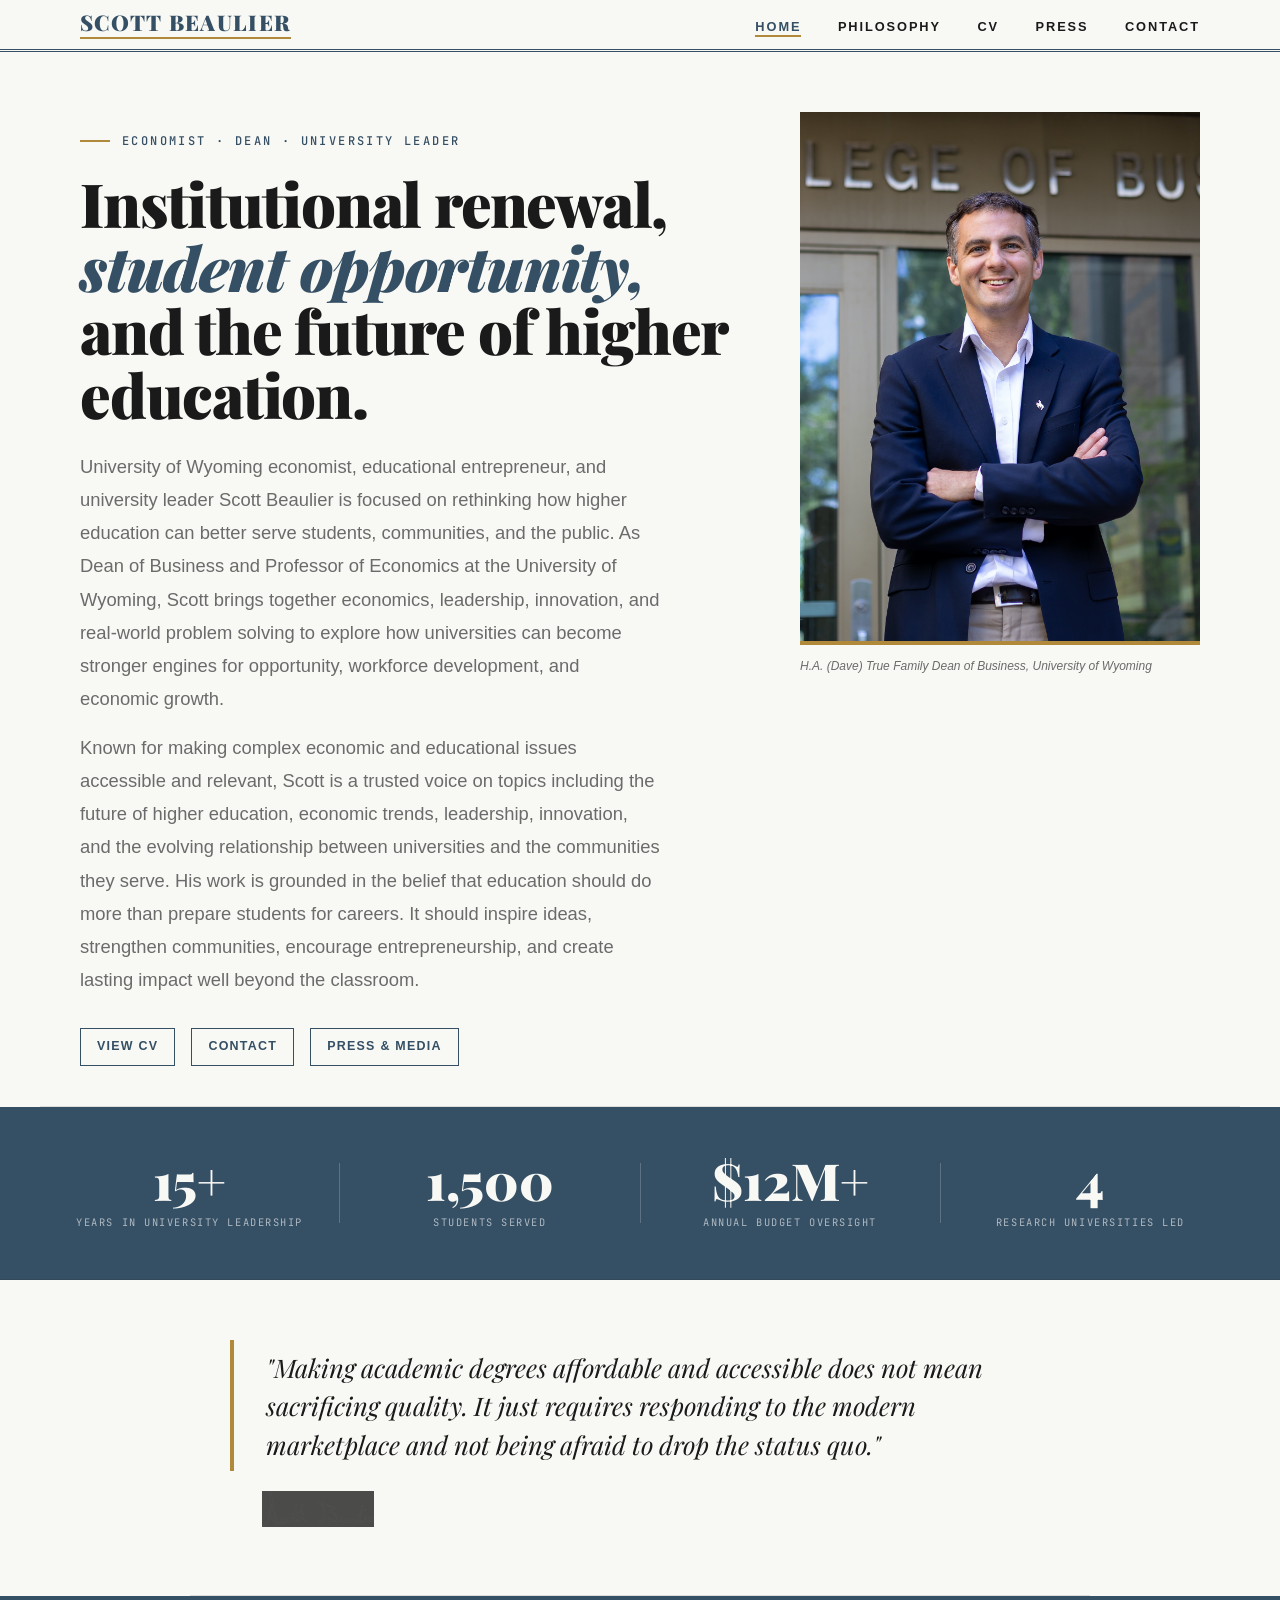
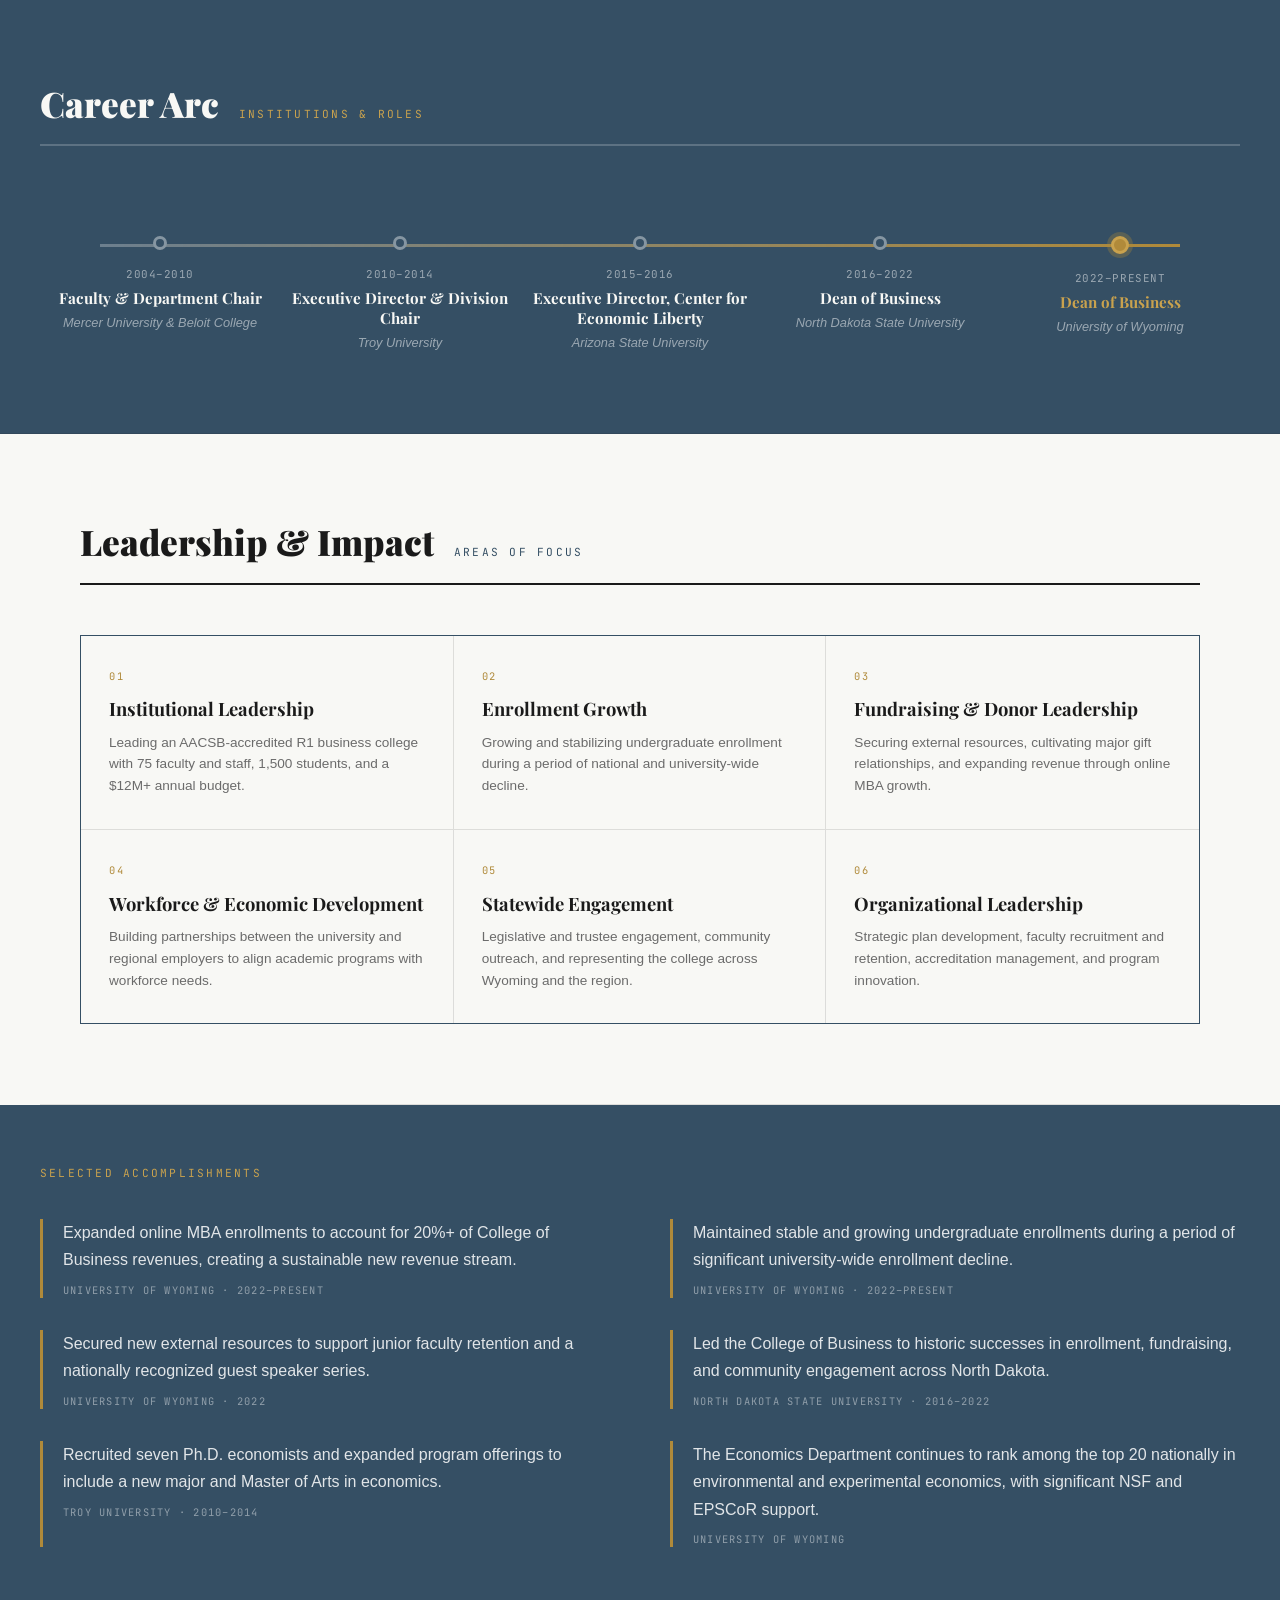
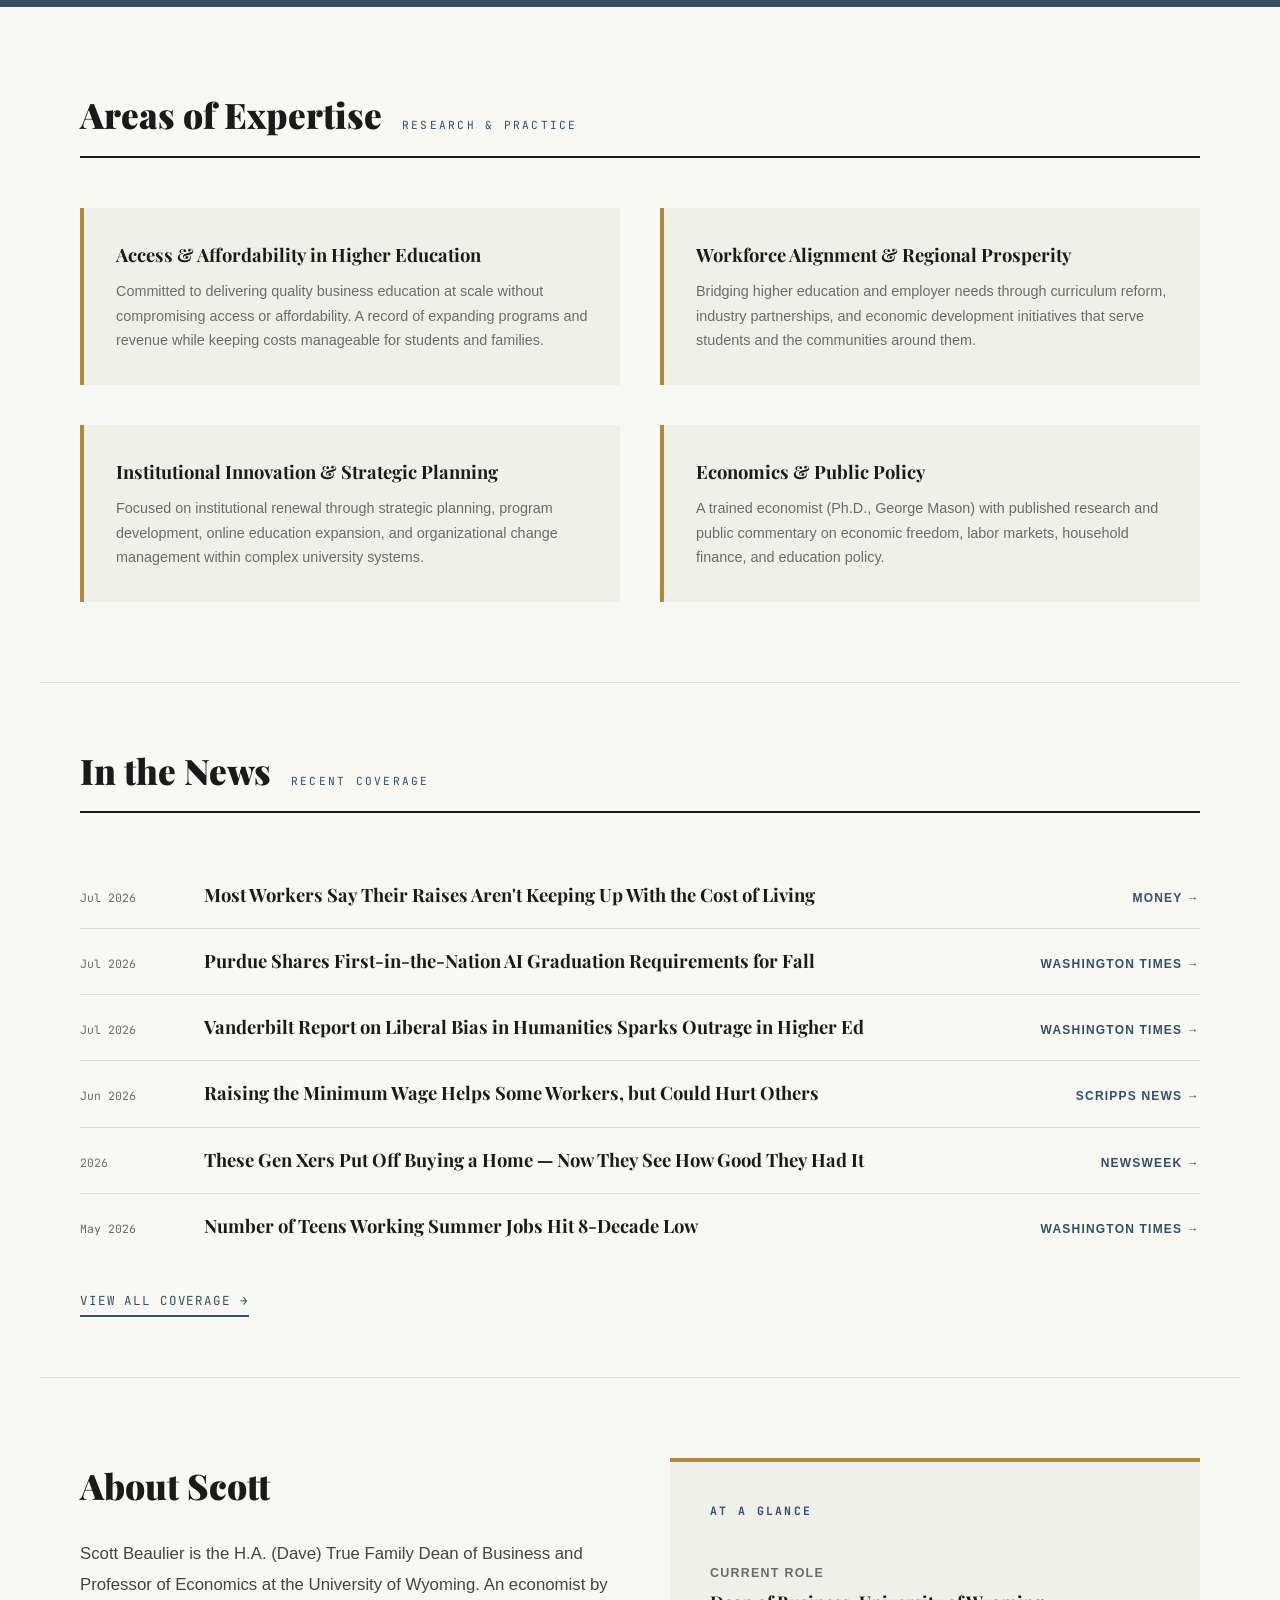
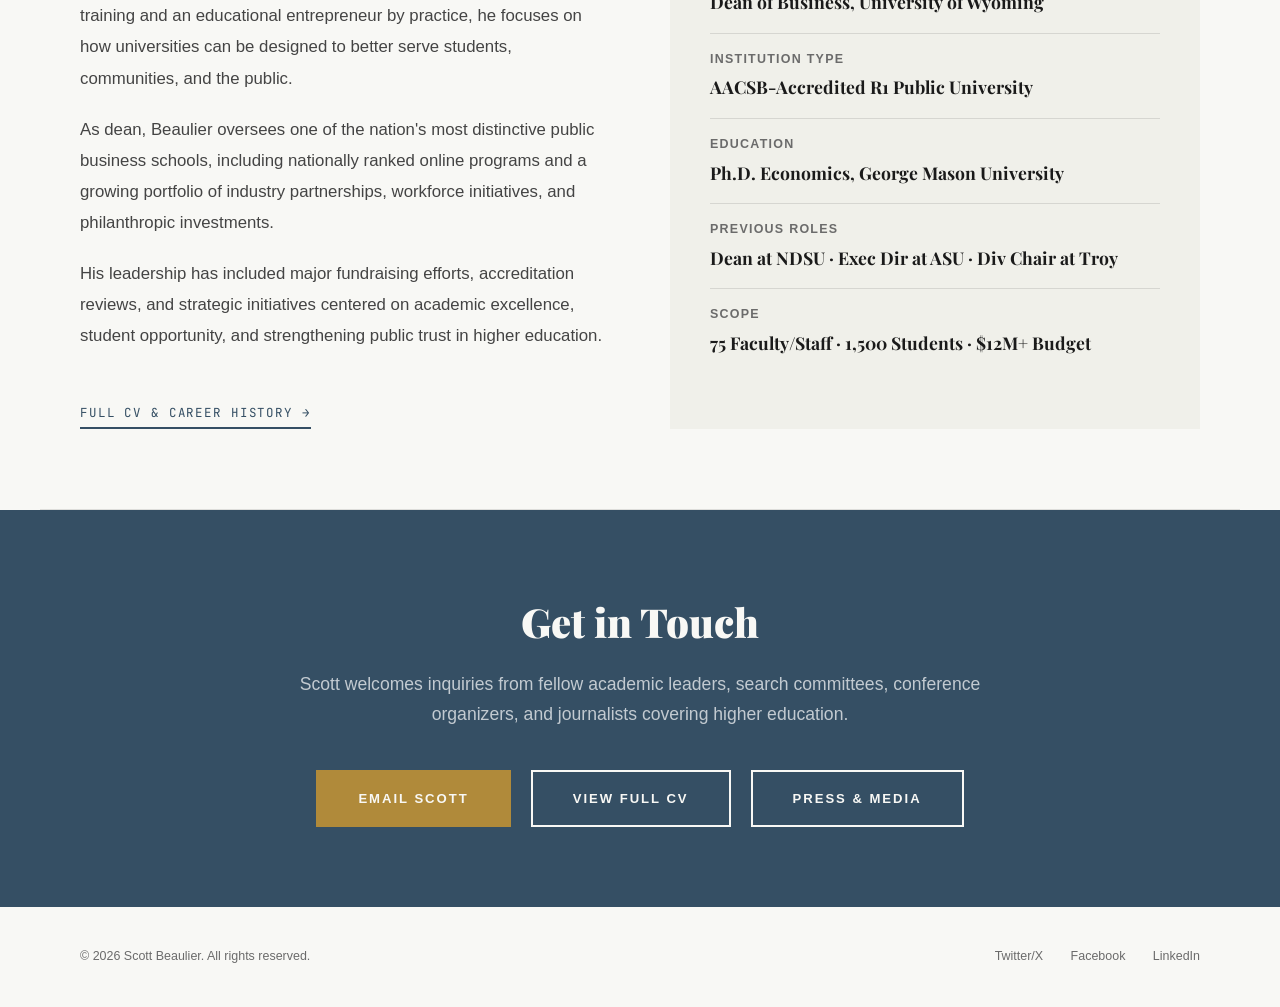
==== index.html @ 04c0c1af "Add files via upload" ====
<!DOCTYPE html>
<html lang="en">
<head>
<meta charset="UTF-8">
<meta name="viewport" content="width=device-width, initial-scale=1.0">
<title>Scott Beaulier — Economist & University Leader</title>
<link href="https://fonts.googleapis.com/css2?family=Playfair+Display:ital,wght@0,400;0,700;0,900;1,400;1,700&family=JetBrains+Mono:wght@400;500&display=swap" rel="stylesheet">
<link rel="icon" type="image/svg+xml" href="favicon.svg">
<link rel="stylesheet" href="styles.css">
<style>
  .hero {
    max-width: 1200px; margin: 0 auto; padding: 60px 40px 40px;
    display: grid; grid-template-columns: 1fr 400px; gap: 60px;
    align-items: start; border-bottom: 1px solid var(--light-rule);
  }
  .hero-text { padding-top: 20px; }
  .hero-kicker {
    font-family: 'JetBrains Mono', monospace; font-size: 0.75rem; font-weight: 500;
    text-transform: uppercase; letter-spacing: 0.2em; color: var(--navy);
    margin-bottom: 20px; display: flex; align-items: center; gap: 12px;
  }
  .hero-kicker::before { content: ''; width: 30px; height: 2px; background: var(--gold); }
  .hero h1 {
    font-family: 'Playfair Display', serif; font-size: 3.8rem; font-weight: 900;
    line-height: 1.05; margin-bottom: 24px; letter-spacing: -0.02em;
  }
  .hero h1 em { font-style: italic; color: var(--navy); }
  .hero-subtitle {
    font-size: 1.15rem; line-height: 1.8; color: var(--mid-gray);
    max-width: 580px; margin-bottom: 32px; font-weight: 400;
  }
  .hero-meta { display: flex; gap: 16px; flex-wrap: wrap; }
  .hero-meta a {
    font-size: 0.78rem; font-weight: 600; text-transform: uppercase; letter-spacing: 0.1em;
    color: var(--navy); padding: 8px 16px; border: 1.5px solid var(--navy);
    transition: all 0.3s; text-decoration: none;
  }
  .hero-meta a:hover { background: var(--navy); color: var(--warm-white); }
  .hero-image-area { position: relative; }
  .hero-image-frame {
    aspect-ratio: 3/4; background: var(--cream); overflow: hidden;
    border-bottom: 4px solid var(--gold);
  }
  .hero-image-frame img { width: 100%; height: 100%; object-fit: cover; object-position: center top; }
  .hero-image-caption { margin-top: 12px; font-size: 0.75rem; color: var(--mid-gray); font-style: italic; }

  /* ── STATS STRIP ── */
  .stats-strip {
    background: var(--navy); padding: 48px 40px;
    border-bottom: 1px solid var(--light-rule);
  }
  .stats-inner {
    max-width: 1200px; margin: 0 auto;
    display: flex; align-items: center; justify-content: center; gap: 0;
  }
  .stat-item { flex: 1; text-align: center; padding: 0 32px; }
  .stat-number {
    font-family: 'Playfair Display', serif; font-size: 3.2rem; font-weight: 900;
    color: var(--warm-white); line-height: 1; margin-bottom: 8px;
  }
  .stat-label {
    font-family: 'JetBrains Mono', monospace; font-size: 0.65rem;
    text-transform: uppercase; letter-spacing: 0.15em; color: rgba(255,255,255,0.6);
  }
  .stat-divider {
    width: 1px; height: 60px; background: rgba(255,255,255,0.2); flex-shrink: 0;
  }

  /* ── CAREER ARC ── */
  .career-arc {
    background: var(--navy); padding: 80px 40px;
    border-bottom: 1px solid var(--light-rule);
  }
  .career-arc-inner { position: relative; max-width: 1200px; margin: 0 auto; }
  .career-arc .section-header { border-bottom-color: rgba(255,255,255,0.2); }
  .career-arc .section-header h2 { color: var(--warm-white); }
  .career-arc .section-header .section-label { color: var(--gold-light); }
  .arc-timeline {
    display: flex; justify-content: space-between; position: relative;
    padding-top: 40px; margin-top: 20px;
  }
  .arc-line {
    position: absolute; top: 48px; left: 5%; right: 5%;
    height: 3px; background: rgba(255,255,255,0.15); z-index: 0;
  }
  .arc-line::after {
    content: ''; position: absolute; top: 0; left: 0;
    width: 100%; height: 100%; background: linear-gradient(90deg, rgba(255,255,255,0.15) 0%, var(--gold) 100%);
  }
  .arc-item {
    position: relative; z-index: 1; text-align: center;
    flex: 1; padding: 0 8px;
  }
  .arc-dot {
    width: 14px; height: 14px; border-radius: 50%;
    background: var(--navy); border: 3px solid rgba(255,255,255,0.4);
    margin: 0 auto 16px; position: relative;
  }
  .arc-current .arc-dot {
    background: var(--gold); border-color: var(--gold-light);
    width: 18px; height: 18px;
    box-shadow: 0 0 0 4px rgba(176, 138, 58, 0.3);
  }
  .arc-year {
    font-family: 'JetBrains Mono', monospace; font-size: 0.68rem;
    color: rgba(255,255,255,0.5); text-transform: uppercase; letter-spacing: 0.05em;
    margin-bottom: 6px;
  }
  .arc-role {
    font-family: 'Playfair Display', serif; font-size: 0.95rem;
    font-weight: 700; line-height: 1.3; margin-bottom: 4px; color: var(--warm-white);
  }
  .arc-current .arc-role { color: var(--gold-light); }
  .arc-institution {
    font-size: 0.8rem; color: rgba(255,255,255,0.5); font-style: italic;
  }

  /* ── LEADERSHIP IMPACT ── */
  .leadership { max-width: 1200px; margin: 0 auto; padding: 80px 40px; border-bottom: 1px solid var(--light-rule); }
  .impact-grid { display: grid; grid-template-columns: repeat(3, 1fr); gap: 0; border: 1.5px solid var(--navy); }
  .impact-item {
    padding: 32px 28px; border-right: 1px solid var(--light-rule);
    border-bottom: 1px solid var(--light-rule); transition: background 0.3s;
  }
  .impact-item:hover { background: var(--cream); }
  .impact-item:nth-child(3n) { border-right: none; }
  .impact-item:nth-last-child(-n+3) { border-bottom: none; }
  .impact-number {
    font-family: 'JetBrains Mono', monospace; font-size: 0.65rem; color: var(--gold);
    text-transform: uppercase; letter-spacing: 0.15em; margin-bottom: 10px;
  }
  .impact-item h3 { font-family: 'Playfair Display', serif; font-size: 1.15rem; font-weight: 700; margin-bottom: 8px; }
  .impact-item p { font-size: 0.85rem; color: var(--mid-gray); line-height: 1.6; }

  /* ── ACCOMPLISHMENTS STRIP ── */
  .accomplishments {
    background: var(--navy); color: var(--warm-white); padding: 60px 40px;
  }
  .accomplishments-inner { max-width: 1200px; margin: 0 auto; }
  .accomplishments-header {
    font-family: 'JetBrains Mono', monospace; font-size: 0.7rem; text-transform: uppercase;
    letter-spacing: 0.2em; color: var(--gold-light); margin-bottom: 36px;
  }
  .accomplishments-grid { display: grid; grid-template-columns: repeat(2, 1fr); gap: 32px 60px; }
  .accomplishment-entry { padding-left: 20px; border-left: 3px solid var(--gold); }
  .accomplishment-entry p {
    font-size: 1rem; line-height: 1.7; color: rgba(255,255,255,0.85);
  }
  .accomplishment-entry .acc-context {
    font-family: 'JetBrains Mono', monospace; font-size: 0.65rem; text-transform: uppercase;
    letter-spacing: 0.12em; color: rgba(255,255,255,0.45); margin-top: 8px;
  }

  /* ── EXPERTISE ── */
  .expertise { max-width: 1200px; margin: 0 auto; padding: 80px 40px; border-bottom: 1px solid var(--light-rule); }
  .expertise-grid { display: grid; grid-template-columns: repeat(2, 1fr); gap: 40px; }
  .expertise-card {
    padding: 32px; background: var(--cream); border-left: 4px solid var(--gold); transition: transform 0.3s;
  }
  .expertise-card:hover { transform: translateY(-4px); }
  .expertise-card h3 { font-family: 'Playfair Display', serif; font-size: 1.15rem; font-weight: 700; margin-bottom: 10px; }
  .expertise-card p { font-size: 0.9rem; color: var(--mid-gray); line-height: 1.7; }

  /* ── IN THE NEWS ── */
  .in-news { max-width: 1200px; margin: 0 auto; padding: 60px 40px; border-bottom: 1px solid var(--light-rule); }
  .news-list { display: flex; flex-direction: column; }
  .news-item {
    display: grid; grid-template-columns: 100px 1fr auto; gap: 24px;
    align-items: baseline; padding: 20px 0; border-bottom: 1px solid var(--light-rule);
    text-decoration: none; color: var(--ink); transition: all 0.3s;
  }
  .news-item:hover { padding-left: 12px; border-bottom-color: var(--navy); }
  .news-item:last-child { border-bottom: none; }
  .news-date { font-family: 'JetBrains Mono', monospace; font-size: 0.72rem; color: var(--mid-gray); }
  .news-title { font-family: 'Playfair Display', serif; font-size: 1.15rem; font-weight: 700; line-height: 1.3; }
  .news-source { font-size: 0.75rem; font-weight: 600; text-transform: uppercase; letter-spacing: 0.1em; color: var(--navy); white-space: nowrap; }

  /* ── BIO ── */
  .bio-preview {
    max-width: 1200px; margin: 0 auto; padding: 80px 40px;
    display: grid; grid-template-columns: 1fr 1fr; gap: 60px;
    border-bottom: 1px solid var(--light-rule);
  }
  .bio-preview h2 { font-family: 'Playfair Display', serif; font-size: 2.2rem; font-weight: 900; margin-bottom: 24px; }
  .bio-text { font-size: 1.05rem; line-height: 1.85; color: #444; }
  .bio-text p { margin-bottom: 20px; }
  .bio-highlights { background: var(--cream); padding: 40px; border-top: 4px solid var(--gold); }
  .bio-highlights h3 {
    font-family: 'JetBrains Mono', monospace; font-size: 0.72rem; text-transform: uppercase;
    letter-spacing: 0.2em; color: var(--navy); margin-bottom: 28px;
  }
  .highlight-item { padding: 16px 0; border-bottom: 1px solid var(--light-rule); }
  .highlight-item:last-child { border-bottom: none; }
  .highlight-label { font-size: 0.78rem; text-transform: uppercase; letter-spacing: 0.1em; color: var(--mid-gray); font-weight: 600; margin-bottom: 4px; }
  .highlight-value { font-family: 'Playfair Display', serif; font-size: 1.1rem; font-weight: 700; }

  @media (max-width: 900px) {
    section[style*="grid-template-columns:1fr auto"] { grid-template-columns:1fr !important; }
    section[style*="grid-template-columns:1fr auto"] img[alt*="conversation"] { width:100% !important; height:200px !important; }
    .hero { grid-template-columns: 1fr; gap: 40px; }
    .hero h1 { font-size: 2.8rem; }
    .hero-image-area { max-width: 300px; }
    .stats-inner { flex-wrap: wrap; gap: 24px; }
    .stat-divider { display: none; }
    .stat-item { flex: 0 0 45%; }
    .stat-number { font-size: 2.4rem; }
    .arc-timeline { flex-direction: column; gap: 24px; padding-top: 0; }
    .arc-line { display: none; }
    .arc-item { text-align: left; padding: 12px 0 12px 32px; border-left: 3px solid rgba(255,255,255,0.15); }
    .arc-current { border-left-color: var(--gold); }
    .arc-dot { display: none; }
    .impact-grid { grid-template-columns: 1fr 1fr; }
    .impact-item:nth-child(2n) { border-right: none; }
    .accomplishments-grid { grid-template-columns: 1fr; }
    .expertise-grid { grid-template-columns: 1fr; }
    .news-item { grid-template-columns: 1fr; gap: 8px; }
    .bio-preview { grid-template-columns: 1fr; }
  }

  @media (max-width: 600px) {
    .hero { padding: 40px 24px 30px; }
    .hero h1 { font-size: 2.2rem; }
    .stats-strip { padding: 32px 24px; }
    .stat-item { flex: 0 0 100%; }
    .stat-number { font-size: 2rem; }
    .career-arc { padding: 50px 24px; }
    .leadership, .expertise, .in-news, .bio-preview { padding: 50px 24px; }
    .accomplishments { padding: 40px 24px; }
    .impact-grid { grid-template-columns: 1fr; }
    .impact-item { border-right: none; }
  }
</style>
</head>
<body>

<header class="top-bar">
  <div class="top-bar-inner">
    <a href="index.html" class="site-name" style="text-decoration:none; display:flex; flex-direction:column; gap:3px; line-height:1;">
      <span style="font-family:'Playfair Display',serif; font-size:1.35rem; font-weight:900; letter-spacing:0.06em; text-transform:uppercase; color:var(--navy);">Scott Beaulier</span>
      <span style="width:100%; height:2px; background:var(--gold); display:block;"></span>
    </a>
    <nav>
      <a href="index.html" class="active">Home</a>
      <a href="philosophy.html">Philosophy</a>
      <a href="cv.html">CV</a>
      <a href="press.html">Press</a>
      <a href="contact.html">Contact</a>
    </nav>
  </div>
</header>

<section class="hero">
  <div class="hero-text slide-in">
    <div class="hero-kicker">Economist · Dean · University Leader</div>
    <h1>Institutional renewal, <em>student opportunity,</em> and the future of higher education.</h1>
    <p class="hero-subtitle">University of Wyoming economist, educational entrepreneur, and university leader Scott Beaulier is focused on rethinking how higher education can better serve students, communities, and the public. As Dean of Business and Professor of Economics at the University of Wyoming, Scott brings together economics, leadership, innovation, and real-world problem solving to explore how universities can become stronger engines for opportunity, workforce development, and economic growth.</p>
    <p class="hero-subtitle" style="margin-top:-16px;">Known for making complex economic and educational issues accessible and relevant, Scott is a trusted voice on topics including the future of higher education, economic trends, leadership, innovation, and the evolving relationship between universities and the communities they serve. His work is grounded in the belief that education should do more than prepare students for careers. It should inspire ideas, strengthen communities, encourage entrepreneurship, and create lasting impact well beyond the classroom.</p>
    <div class="hero-meta">
      <a href="cv.html">View CV</a>
      <a href="contact.html">Contact</a>
      <a href="press.html">Press & Media</a>
    </div>
  </div>
  <div class="hero-image-area fade-in">
    <div class="hero-image-frame">
      <img src="scott-campus.jpg" alt="Scott Beaulier — Dean of Business, University of Wyoming">
    </div>
    <p class="hero-image-caption">H.A. (Dave) True Family Dean of Business, University of Wyoming</p>
  </div>
</section>

<!-- STATS STRIP -->
<section class="stats-strip">
  <div class="stats-inner">
    <div class="stat-item">
      <div class="stat-number">15+</div>
      <div class="stat-label">Years in University Leadership</div>
    </div>
    <div class="stat-divider"></div>
    <div class="stat-item">
      <div class="stat-number">1,500</div>
      <div class="stat-label">Students Served</div>
    </div>
    <div class="stat-divider"></div>
    <div class="stat-item">
      <div class="stat-number">$12M+</div>
      <div class="stat-label">Annual Budget Oversight</div>
    </div>
    <div class="stat-divider"></div>
    <div class="stat-item">
      <div class="stat-number">4</div>
      <div class="stat-label">Research Universities Led</div>
    </div>
  </div>
</section>

<!-- PERSONAL STATEMENT -->
<section style="max-width:900px; margin:0 auto; padding:60px 40px; border-bottom:1px solid var(--light-rule);">
  <blockquote style="font-family:'Playfair Display',serif; font-size:1.6rem; font-style:italic; line-height:1.5; color:var(--ink); border-left:4px solid var(--gold); padding:8px 0 8px 32px; margin:0;">
    "Making academic degrees affordable and accessible does not mean sacrificing quality. It just requires responding to the modern marketplace and not being afraid to drop the status quo."
  </blockquote>
  <img src="scott-signature.png" alt="Scott Beaulier signature" style="height:36px; margin-top:20px; margin-left:32px; opacity:0.7; mix-blend-mode:multiply;">
</section>

<!-- CAREER ARC -->
<section class="career-arc">
  <div class="career-arc-inner">
    <div class="section-header">
      <h2>Career Arc</h2>
      <span class="section-label">Institutions & Roles</span>
    </div>
    <div class="arc-timeline">
      <div class="arc-line"></div>
      <div class="arc-item">
        <div class="arc-dot"></div>
        <div class="arc-year">2004–2010</div>
        <div class="arc-role">Faculty & Department Chair</div>
        <div class="arc-institution">Mercer University & Beloit College</div>
      </div>
      <div class="arc-item">
        <div class="arc-dot"></div>
        <div class="arc-year">2010–2014</div>
        <div class="arc-role">Executive Director & Division Chair</div>
        <div class="arc-institution">Troy University</div>
      </div>
      <div class="arc-item">
        <div class="arc-dot"></div>
        <div class="arc-year">2015–2016</div>
        <div class="arc-role">Executive Director, Center for Economic Liberty</div>
        <div class="arc-institution">Arizona State University</div>
      </div>
      <div class="arc-item">
        <div class="arc-dot"></div>
        <div class="arc-year">2016–2022</div>
        <div class="arc-role">Dean of Business</div>
        <div class="arc-institution">North Dakota State University</div>
      </div>
      <div class="arc-item arc-current">
        <div class="arc-dot"></div>
        <div class="arc-year">2022–Present</div>
        <div class="arc-role">Dean of Business</div>
        <div class="arc-institution">University of Wyoming</div>
      </div>
    </div>
  </div>
</section>

<!-- LEADERSHIP & IMPACT -->
<section class="leadership" id="leadership">
  <div class="section-header">
    <h2>Leadership & Impact</h2>
    <span class="section-label">Areas of Focus</span>
  </div>
  <div class="impact-grid">
    <div class="impact-item"><div class="impact-number">01</div><h3>Institutional Leadership</h3><p>Leading an AACSB-accredited R1 business college with 75 faculty and staff, 1,500 students, and a $12M+ annual budget.</p></div>
    <div class="impact-item"><div class="impact-number">02</div><h3>Enrollment Growth</h3><p>Growing and stabilizing undergraduate enrollment during a period of national and university-wide decline.</p></div>
    <div class="impact-item"><div class="impact-number">03</div><h3>Fundraising & Donor Leadership</h3><p>Securing external resources, cultivating major gift relationships, and expanding revenue through online MBA growth.</p></div>
    <div class="impact-item"><div class="impact-number">04</div><h3>Workforce & Economic Development</h3><p>Building partnerships between the university and regional employers to align academic programs with workforce needs.</p></div>
    <div class="impact-item"><div class="impact-number">05</div><h3>Statewide Engagement</h3><p>Legislative and trustee engagement, community outreach, and representing the college across Wyoming and the region.</p></div>
    <div class="impact-item"><div class="impact-number">06</div><h3>Organizational Leadership</h3><p>Strategic plan development, faculty recruitment and retention, accreditation management, and program innovation.</p></div>
  </div>
</section>

<!-- ACCOMPLISHMENTS -->
<section class="accomplishments">
  <div class="accomplishments-inner">
    <div class="accomplishments-header">Selected Accomplishments</div>
    <div class="accomplishments-grid">
      <div class="accomplishment-entry">
        <p>Expanded online MBA enrollments to account for 20%+ of College of Business revenues, creating a sustainable new revenue stream.</p>
        <div class="acc-context">University of Wyoming · 2022–Present</div>
      </div>
      <div class="accomplishment-entry">
        <p>Maintained stable and growing undergraduate enrollments during a period of significant university-wide enrollment decline.</p>
        <div class="acc-context">University of Wyoming · 2022–Present</div>
      </div>
      <div class="accomplishment-entry">
        <p>Secured new external resources to support junior faculty retention and a nationally recognized guest speaker series.</p>
        <div class="acc-context">University of Wyoming · 2022</div>
      </div>
      <div class="accomplishment-entry">
        <p>Led the College of Business to historic successes in enrollment, fundraising, and community engagement across North Dakota.</p>
        <div class="acc-context">North Dakota State University · 2016–2022</div>
      </div>
      <div class="accomplishment-entry">
        <p>Recruited seven Ph.D. economists and expanded program offerings to include a new major and Master of Arts in economics.</p>
        <div class="acc-context">Troy University · 2010–2014</div>
      </div>
      <div class="accomplishment-entry">
        <p>The Economics Department continues to rank among the top 20 nationally in environmental and experimental economics, with significant NSF and EPSCoR support.</p>
        <div class="acc-context">University of Wyoming</div>
      </div>
    </div>
  </div>
</section>

<!-- EXPERTISE -->
<section class="expertise" id="expertise">
  <div class="section-header">
    <h2>Areas of Expertise</h2>
    <span class="section-label">Research & Practice</span>
  </div>
  <div class="expertise-grid">
    <div class="expertise-card fade-in">
      <h3>Access & Affordability in Higher Education</h3>
      <p>Committed to delivering quality business education at scale without compromising access or affordability. A record of expanding programs and revenue while keeping costs manageable for students and families.</p>
    </div>
    <div class="expertise-card fade-in">
      <h3>Workforce Alignment & Regional Prosperity</h3>
      <p>Bridging higher education and employer needs through curriculum reform, industry partnerships, and economic development initiatives that serve students and the communities around them.</p>
    </div>
    <div class="expertise-card fade-in">
      <h3>Institutional Innovation & Strategic Planning</h3>
      <p>Focused on institutional renewal through strategic planning, program development, online education expansion, and organizational change management within complex university systems.</p>
    </div>
    <div class="expertise-card fade-in">
      <h3>Economics & Public Policy</h3>
      <p>A trained economist (Ph.D., George Mason) with published research and public commentary on economic freedom, labor markets, household finance, and education policy.</p>
    </div>
  </div>
</section>

<!-- IN THE NEWS (smaller, supporting role) -->
<section class="in-news" id="news">
  <div class="section-header">
    <h2>In the News</h2>
    <span class="section-label">Recent Coverage</span>
  </div>
  <div class="news-list">
    <a class="news-item" href="https://money.com/wages-not-keeping-up-with-cost-of-living/" target="_blank"><span class="news-date">Jul 2026</span><span class="news-title">Most Workers Say Their Raises Aren't Keeping Up With the Cost of Living</span><span class="news-source">Money →</span></a>
    <a class="news-item" href="https://www.washingtontimes.com/news/2026/jul/9/purdue-shares-first-nation-ai-graduation-requirements-fall-semester/" target="_blank"><span class="news-date">Jul 2026</span><span class="news-title">Purdue Shares First-in-the-Nation AI Graduation Requirements for Fall</span><span class="news-source">Washington Times →</span></a>
    <a class="news-item" href="https://www.washingtontimes.com/news/2026/jul/1/vanderbilt-report-liberal-bias-humanities-sparks-outrage-higher/" target="_blank"><span class="news-date">Jul 2026</span><span class="news-title">Vanderbilt Report on Liberal Bias in Humanities Sparks Outrage in Higher Ed</span><span class="news-source">Washington Times →</span></a>
    <a class="news-item" href="https://www.scrippsnews.com/us-news/raising-the-minimum-wage-helps-some-workers-but-economists-warn-it-could-hurt-others" target="_blank"><span class="news-date">Jun 2026</span><span class="news-title">Raising the Minimum Wage Helps Some Workers, but Could Hurt Others</span><span class="news-source">Scripps News →</span></a>
    <a class="news-item" href="https://www.newsweek.com/these-gen-xers-put-off-buying-a-home-now-they-see-how-good-they-had-it-12026886" target="_blank"><span class="news-date">2026</span><span class="news-title">These Gen Xers Put Off Buying a Home — Now They See How Good They Had It</span><span class="news-source">Newsweek →</span></a>
    <a class="news-item" href="https://www.washingtontimes.com/news/2026/may/27/number-teens-working-summer-jobs-hit-8-decade-low/" target="_blank"><span class="news-date">May 2026</span><span class="news-title">Number of Teens Working Summer Jobs Hit 8-Decade Low</span><span class="news-source">Washington Times →</span></a>
  </div>
  <a href="press.html" class="view-all-link">View All Coverage →</a>
  </div>
</section>

<!-- BIO -->
<section class="bio-preview" id="bio">
  <div>
    <h2>About Scott</h2>
    <div class="bio-text">
      <p>Scott Beaulier is the H.A. (Dave) True Family Dean of Business and Professor of Economics at the University of Wyoming. An economist by training and an educational entrepreneur by practice, he focuses on how universities can be designed to better serve students, communities, and the public.</p>
      <p>As dean, Beaulier oversees one of the nation's most distinctive public business schools, including nationally ranked online programs and a growing portfolio of industry partnerships, workforce initiatives, and philanthropic investments.</p>
      <p>His leadership has included major fundraising efforts, accreditation reviews, and strategic initiatives centered on academic excellence, student opportunity, and strengthening public trust in higher education.</p>
    </div>
    <a href="cv.html" class="view-all-link">Full CV & Career History →</a>
  </div>
  <div class="bio-highlights">
    <h3>At a Glance</h3>
    <div class="highlight-item"><div class="highlight-label">Current Role</div><div class="highlight-value">Dean of Business, University of Wyoming</div></div>
    <div class="highlight-item"><div class="highlight-label">Institution Type</div><div class="highlight-value">AACSB-Accredited R1 Public University</div></div>
    <div class="highlight-item"><div class="highlight-label">Education</div><div class="highlight-value">Ph.D. Economics, George Mason University</div></div>
    <div class="highlight-item"><div class="highlight-label">Previous Roles</div><div class="highlight-value">Dean at NDSU · Exec Dir at ASU · Div Chair at Troy</div></div>
    <div class="highlight-item"><div class="highlight-label">Scope</div><div class="highlight-value">75 Faculty/Staff · 1,500 Students · $12M+ Budget</div></div>
  </div>
</section>

<!-- CTA -->
<section class="media-cta">
  <div class="media-cta-inner">
    <h2>Get in Touch</h2>
    <p>Scott welcomes inquiries from fellow academic leaders, search committees, conference organizers, and journalists covering higher education.</p>
    <div class="cta-buttons">
      <a href="mailto:Sbeauli2@uwyo.edu" class="cta-btn primary">Email Scott</a>
      <a href="cv.html" class="cta-btn">View Full CV</a>
      <a href="press.html" class="cta-btn">Press & Media</a>
    </div>
  </div>
</section>

<footer>
  <span>&copy; 2026 Scott Beaulier. All rights reserved.</span>
  <div>
    <a href="https://twitter.com/SBeaulier77">Twitter/X</a>
    <a href="https://www.facebook.com/scott.beaulier.3">Facebook</a>
    <a href="#">LinkedIn</a>
  </div>
</footer>

</body>
</html>
---- styles.css ----
/* ═══════════════════════════════════════════════════
   SCOTT BEAULIER — FULL SITE STYLES
   Editorial Aesthetic · Navy & Gold Palette
   ═══════════════════════════════════════════════════ */

:root {
  --ink: #1a1a1a;
  --cream: #f0f0ea;
  --navy: #354F64;
  --navy-dark: #2a3f51;
  --gold: #b08a3a;
  --gold-light: #c9a24e;
  --warm-white: #f8f8f5;
  --mid-gray: #6b6b6b;
  --light-rule: rgba(26, 26, 26, 0.12);
}

* { margin: 0; padding: 0; box-sizing: border-box; }
html { scroll-behavior: smooth; }

body {
  font-family: 'Avenir', 'Avenir Next', 'Helvetica Neue', sans-serif;
  background: var(--warm-white);
  color: var(--ink);
  line-height: 1.6;
  overflow-x: hidden;
}

/* ── NAVIGATION ── */
.top-bar {
  border-bottom: 3px double var(--navy);
  padding: 12px 0 10px;
  background: var(--warm-white);
  position: sticky;
  top: 0;
  z-index: 100;
}

.top-bar-inner {
  max-width: 1200px;
  margin: 0 auto;
  padding: 0 40px;
  display: flex;
  align-items: center;
  justify-content: space-between;
}

.site-name {
  font-family: 'Playfair Display', serif;
  font-size: 1.1rem;
  font-weight: 700;
  letter-spacing: 0.05em;
  text-transform: uppercase;
  text-decoration: none;
  color: var(--navy);
}

.top-bar nav a {
  font-family: 'Avenir', 'Avenir Next', 'Helvetica Neue', sans-serif;
  font-size: 0.8rem;
  font-weight: 600;
  text-transform: uppercase;
  letter-spacing: 0.15em;
  color: var(--ink);
  text-decoration: none;
  margin-left: 32px;
  position: relative;
  transition: color 0.3s;
}

.top-bar nav a::after {
  content: '';
  position: absolute;
  bottom: -3px;
  left: 0;
  width: 0;
  height: 2px;
  background: var(--gold);
  transition: width 0.3s;
}

.top-bar nav a:hover { color: var(--navy); }
.top-bar nav a:hover::after { width: 100%; }
.top-bar nav a.active { color: var(--navy); }
.top-bar nav a.active::after { width: 100%; }

/* ── SHARED SECTION STYLES ── */
.section-header {
  display: flex;
  align-items: baseline;
  gap: 20px;
  margin-bottom: 50px;
  border-bottom: 2px solid var(--ink);
  padding-bottom: 12px;
}

.section-header h2 {
  font-family: 'Playfair Display', serif;
  font-size: 2.2rem;
  font-weight: 900;
}

.section-header .section-label {
  font-family: 'JetBrains Mono', monospace;
  font-size: 0.7rem;
  text-transform: uppercase;
  letter-spacing: 0.2em;
  color: var(--navy);
}

.page-container {
  max-width: 1200px;
  margin: 0 auto;
  padding: 0 40px;
}

/* ── PAGE HERO (inner pages) ── */
.page-hero {
  max-width: 1200px;
  margin: 0 auto;
  padding: 60px 40px 50px;
  border-bottom: 1px solid var(--light-rule);
}

.page-hero .hero-kicker {
  font-family: 'JetBrains Mono', monospace;
  font-size: 0.75rem;
  font-weight: 500;
  text-transform: uppercase;
  letter-spacing: 0.2em;
  color: var(--navy);
  margin-bottom: 20px;
  display: flex;
  align-items: center;
  gap: 12px;
}

.page-hero .hero-kicker::before {
  content: '';
  width: 30px;
  height: 2px;
  background: var(--gold);
}

.page-hero h1 {
  font-family: 'Playfair Display', serif;
  font-size: 3.8rem;
  font-weight: 900;
  line-height: 1.05;
  margin-bottom: 20px;
  max-width: 800px;
}

.page-hero h1 em {
  font-style: italic;
  color: var(--navy);
}

.page-hero .hero-subtitle {
  font-size: 1.2rem;
  line-height: 1.7;
  color: var(--mid-gray);
  max-width: 650px;
  font-weight: 300;
}

/* ── PULLQUOTE BANNER ── */
.pullquote-banner {
  background: var(--navy);
  color: var(--warm-white);
  padding: 50px 40px;
  text-align: center;
}

.pullquote-banner blockquote {
  font-family: 'Playfair Display', serif;
  font-size: 2rem;
  font-style: italic;
  line-height: 1.5;
  max-width: 900px;
  margin: 0 auto;
  font-weight: 400;
}

.pullquote-banner blockquote strong {
  color: var(--gold-light);
  font-weight: 700;
}

.pullquote-banner .attribution {
  margin-top: 16px;
  font-family: 'JetBrains Mono', monospace;
  font-size: 0.7rem;
  text-transform: uppercase;
  letter-spacing: 0.2em;
  color: rgba(255,255,255,0.5);
}

/* ── MEDIA CTA ── */
.media-cta {
  background: var(--navy);
  color: var(--warm-white);
  padding: 80px 40px;
  text-align: center;
}

.media-cta-inner {
  max-width: 700px;
  margin: 0 auto;
}

.media-cta h2 {
  font-family: 'Playfair Display', serif;
  font-size: 2.5rem;
  font-weight: 900;
  margin-bottom: 16px;
}

.media-cta p {
  font-size: 1.1rem;
  color: rgba(255,255,255,0.7);
  margin-bottom: 40px;
  line-height: 1.7;
}

.cta-buttons {
  display: flex;
  gap: 20px;
  justify-content: center;
  flex-wrap: wrap;
}

.cta-btn {
  font-family: 'Avenir', 'Avenir Next', 'Helvetica Neue', sans-serif;
  font-size: 0.82rem;
  font-weight: 600;
  text-transform: uppercase;
  letter-spacing: 0.15em;
  padding: 16px 40px;
  text-decoration: none;
  border: 2px solid var(--warm-white);
  color: var(--warm-white);
  transition: all 0.3s;
  cursor: pointer;
}

.cta-btn:hover {
  background: var(--warm-white);
  color: var(--navy);
}

.cta-btn.primary {
  background: var(--gold);
  border-color: var(--gold);
}

.cta-btn.primary:hover {
  background: var(--gold-light);
  border-color: var(--gold-light);
  color: var(--ink);
}

/* ── VIEW ALL LINK ── */
.view-all-link {
  display: inline-block;
  margin-top: 32px;
  font-family: 'JetBrains Mono', monospace;
  font-size: 0.78rem;
  text-transform: uppercase;
  letter-spacing: 0.15em;
  color: var(--navy);
  text-decoration: none;
  border-bottom: 2px solid var(--navy);
  padding-bottom: 4px;
  transition: all 0.3s;
}

.view-all-link:hover { color: var(--gold); border-bottom-color: var(--gold); }

/* ── FOOTER ── */
footer {
  max-width: 1200px;
  margin: 0 auto;
  padding: 40px;
  display: flex;
  justify-content: space-between;
  align-items: center;
  font-size: 0.78rem;
  color: var(--mid-gray);
}

footer a {
  color: var(--mid-gray);
  text-decoration: none;
  margin-left: 24px;
  transition: color 0.3s;
}

footer a:hover { color: var(--navy); }

/* ── ANIMATIONS ── */
.fade-in {
  opacity: 0;
  transform: translateY(20px);
  animation: fadeIn 0.8s ease forwards;
}

.fade-in:nth-child(1) { animation-delay: 0.1s; }
.fade-in:nth-child(2) { animation-delay: 0.2s; }
.fade-in:nth-child(3) { animation-delay: 0.3s; }
.fade-in:nth-child(4) { animation-delay: 0.4s; }
.fade-in:nth-child(5) { animation-delay: 0.5s; }
.fade-in:nth-child(6) { animation-delay: 0.6s; }

@keyframes fadeIn {
  to { opacity: 1; transform: translateY(0); }
}

.slide-in {
  opacity: 0;
  transform: translateX(-20px);
  animation: slideIn 0.6s ease forwards;
}

@keyframes slideIn {
  to { opacity: 1; transform: translateX(0); }
}

/* ── RESPONSIVE ── */
@media (max-width: 900px) {
  .page-hero h1 { font-size: 2.8rem; }
  .pullquote-banner blockquote { font-size: 1.5rem; }
  .section-header { flex-direction: column; gap: 8px; }
}

@media (max-width: 600px) {
  .top-bar-inner { flex-direction: column; gap: 12px; }
  .top-bar nav a { margin: 0 12px; font-size: 0.72rem; }
  .page-hero { padding: 40px 24px 30px; }
  .page-hero h1 { font-size: 2.2rem; }
  .page-container { padding: 0 24px; }
  footer { flex-direction: column; gap: 16px; text-align: center; }
  footer a { margin: 0 12px; }
  .media-cta { padding: 50px 24px; }
  .media-cta h2 { font-size: 1.8rem; }
  .cta-buttons { flex-direction: column; align-items: center; }
}
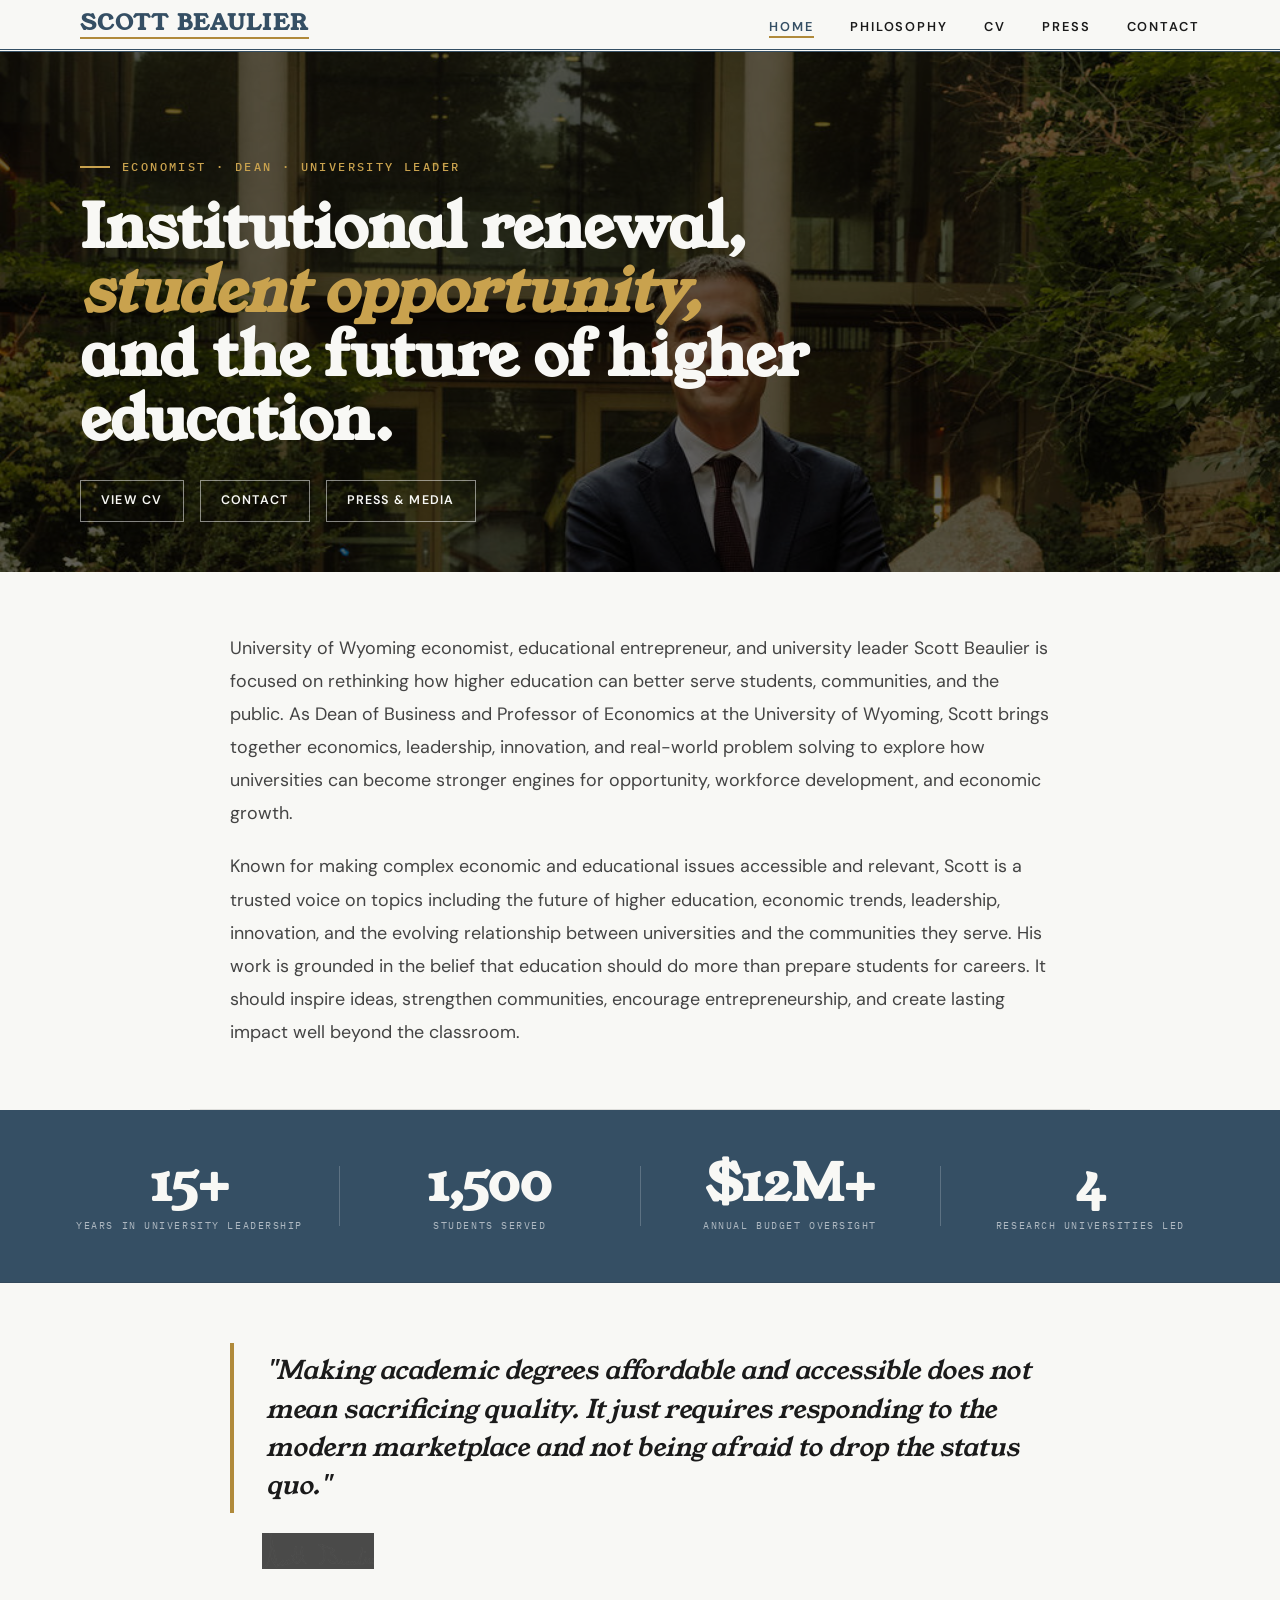
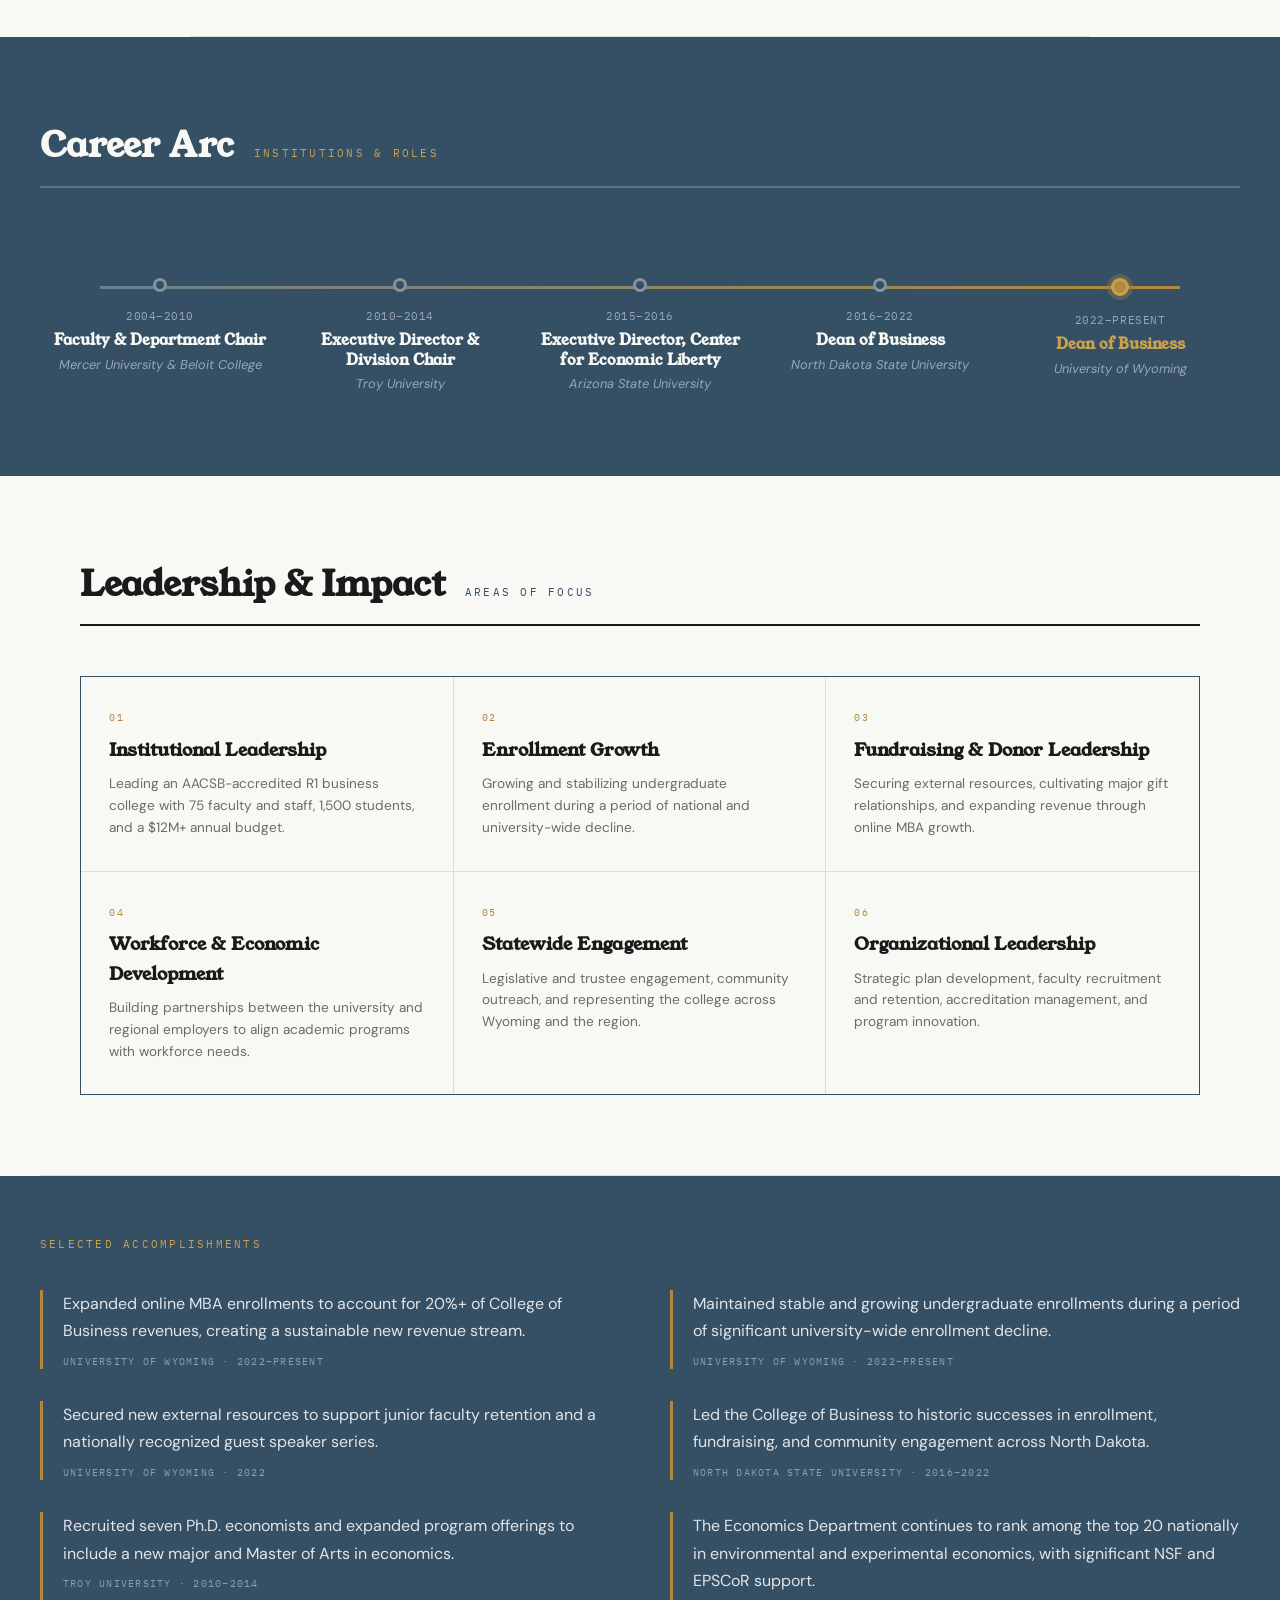
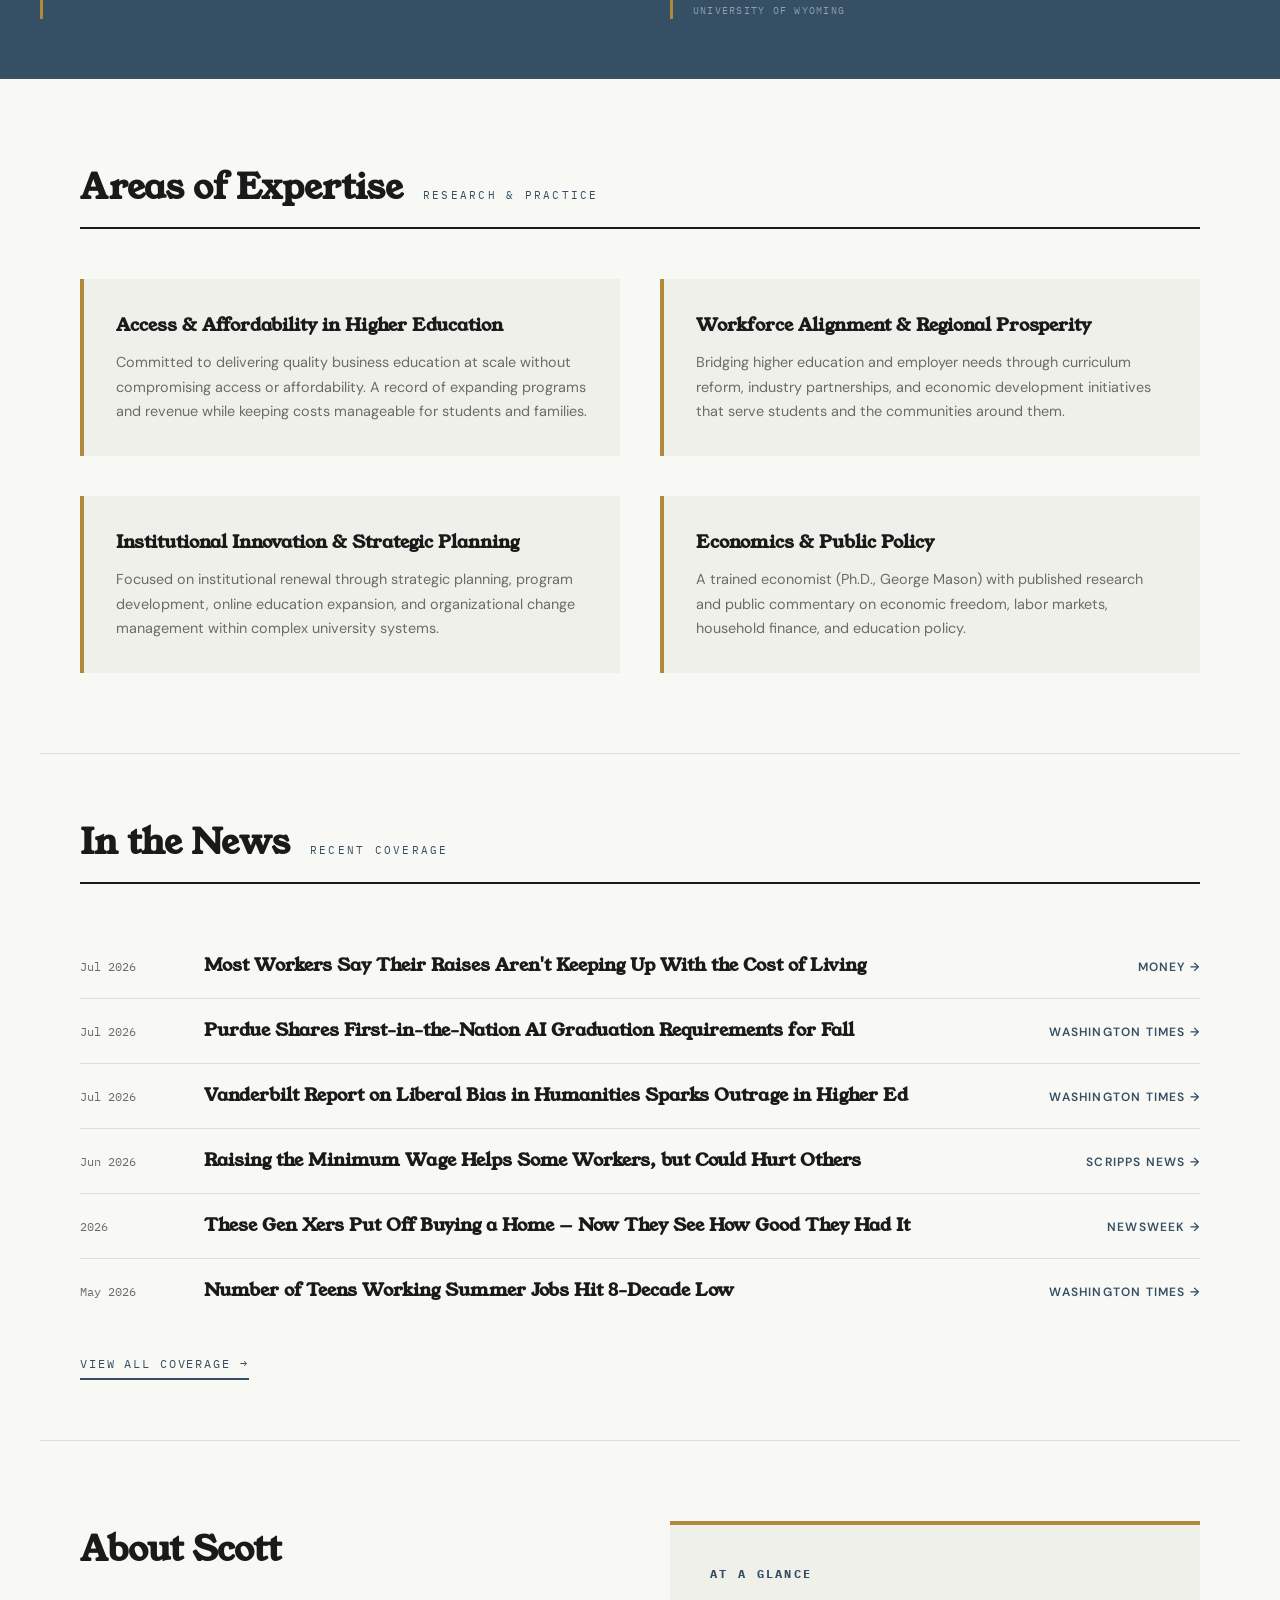
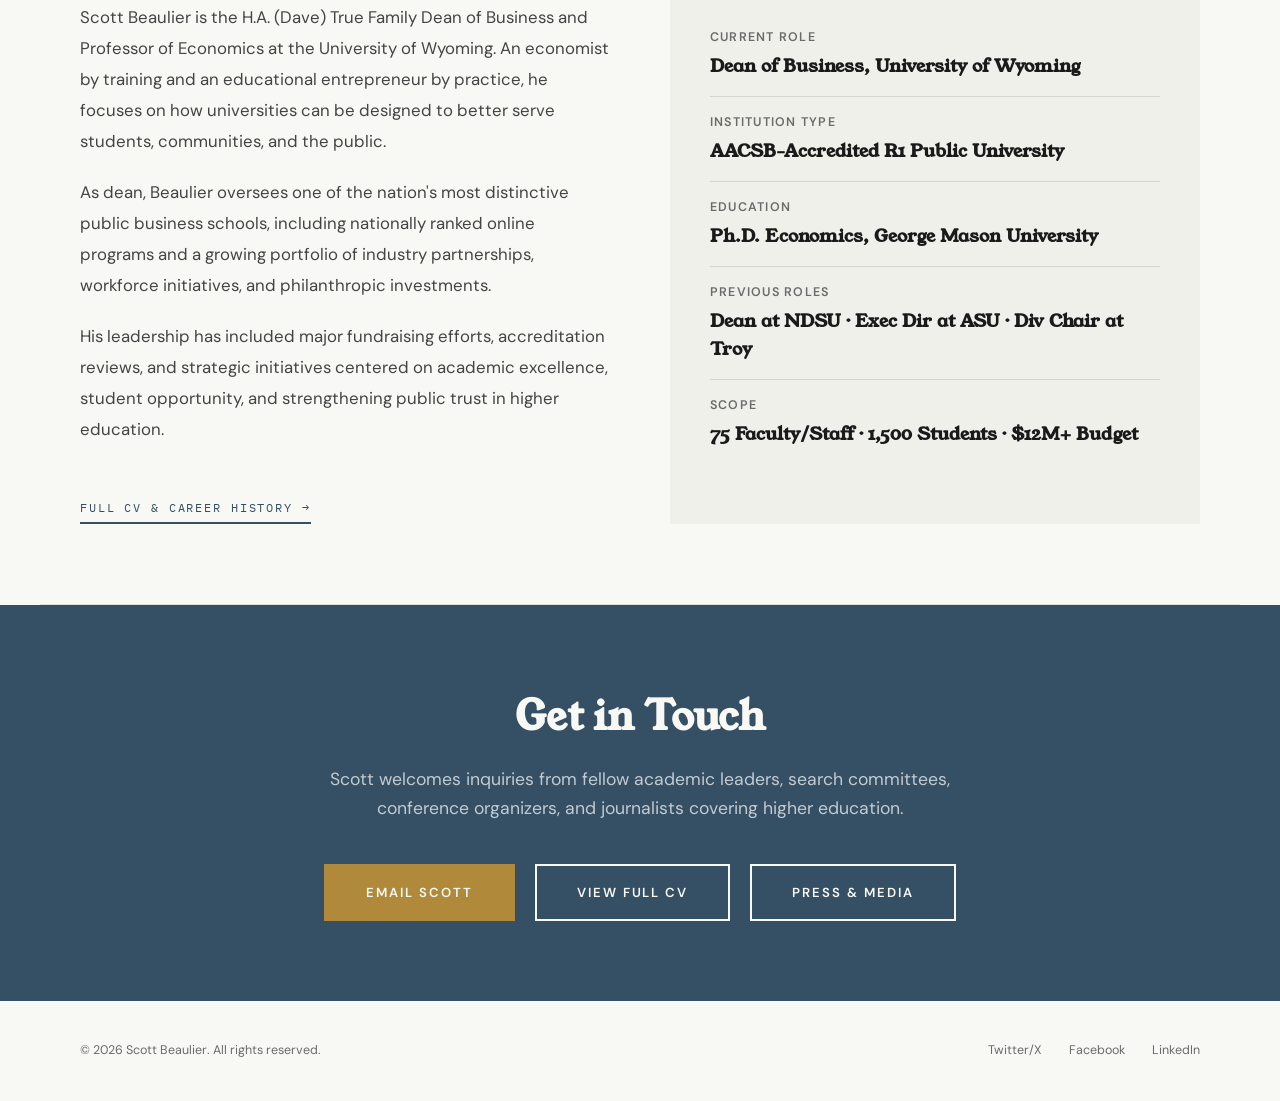
==== commit 47d806bc: "Add files via upload" ====
--- a/index.html
+++ b/index.html
@@ -4,7 +4,7 @@
 <meta charset="UTF-8">
 <meta name="viewport" content="width=device-width, initial-scale=1.0">
 <title>Scott Beaulier — Economist & University Leader</title>
-<link href="https://fonts.googleapis.com/css2?family=Playfair+Display:ital,wght@0,400;0,700;0,900;1,400;1,700&family=JetBrains+Mono:wght@400;500&display=swap" rel="stylesheet">
+<link href="https://fonts.googleapis.com/css2?family=Young+Serif&family=DM+Sans:wght@300;400;500;600&family=IBM+Plex+Mono:wght@400;500&display=swap" rel="stylesheet">
 <link rel="icon" type="image/svg+xml" href="favicon.svg">
 <link rel="stylesheet" href="styles.css">
 <style>
@@ -15,13 +15,13 @@
   }
   .hero-text { padding-top: 20px; }
   .hero-kicker {
-    font-family: 'JetBrains Mono', monospace; font-size: 0.75rem; font-weight: 500;
+    font-family: 'IBM Plex Mono', monospace; font-size: 0.75rem; font-weight: 500;
     text-transform: uppercase; letter-spacing: 0.2em; color: var(--navy);
     margin-bottom: 20px; display: flex; align-items: center; gap: 12px;
   }
   .hero-kicker::before { content: ''; width: 30px; height: 2px; background: var(--gold); }
   .hero h1 {
-    font-family: 'Playfair Display', serif; font-size: 3.8rem; font-weight: 900;
+    font-family: 'Young Serif', serif; font-size: 3.8rem; font-weight: 900;
     line-height: 1.05; margin-bottom: 24px; letter-spacing: -0.02em;
   }
   .hero h1 em { font-style: italic; color: var(--navy); }
@@ -55,11 +55,11 @@
   }
   .stat-item { flex: 1; text-align: center; padding: 0 32px; }
   .stat-number {
-    font-family: 'Playfair Display', serif; font-size: 3.2rem; font-weight: 900;
+    font-family: 'Young Serif', serif; font-size: 3.2rem; font-weight: 900;
     color: var(--warm-white); line-height: 1; margin-bottom: 8px;
   }
   .stat-label {
-    font-family: 'JetBrains Mono', monospace; font-size: 0.65rem;
+    font-family: 'IBM Plex Mono', monospace; font-size: 0.65rem;
     text-transform: uppercase; letter-spacing: 0.15em; color: rgba(255,255,255,0.6);
   }
   .stat-divider {
@@ -102,12 +102,12 @@
     box-shadow: 0 0 0 4px rgba(176, 138, 58, 0.3);
   }
   .arc-year {
-    font-family: 'JetBrains Mono', monospace; font-size: 0.68rem;
+    font-family: 'IBM Plex Mono', monospace; font-size: 0.68rem;
     color: rgba(255,255,255,0.5); text-transform: uppercase; letter-spacing: 0.05em;
     margin-bottom: 6px;
   }
   .arc-role {
-    font-family: 'Playfair Display', serif; font-size: 0.95rem;
+    font-family: 'Young Serif', serif; font-size: 0.95rem;
     font-weight: 700; line-height: 1.3; margin-bottom: 4px; color: var(--warm-white);
   }
   .arc-current .arc-role { color: var(--gold-light); }
@@ -126,10 +126,10 @@
   .impact-item:nth-child(3n) { border-right: none; }
   .impact-item:nth-last-child(-n+3) { border-bottom: none; }
   .impact-number {
-    font-family: 'JetBrains Mono', monospace; font-size: 0.65rem; color: var(--gold);
+    font-family: 'IBM Plex Mono', monospace; font-size: 0.65rem; color: var(--gold);
     text-transform: uppercase; letter-spacing: 0.15em; margin-bottom: 10px;
   }
-  .impact-item h3 { font-family: 'Playfair Display', serif; font-size: 1.15rem; font-weight: 700; margin-bottom: 8px; }
+  .impact-item h3 { font-family: 'Young Serif', serif; font-size: 1.15rem; font-weight: 700; margin-bottom: 8px; }
   .impact-item p { font-size: 0.85rem; color: var(--mid-gray); line-height: 1.6; }
 
   /* ── ACCOMPLISHMENTS STRIP ── */
@@ -138,7 +138,7 @@
   }
   .accomplishments-inner { max-width: 1200px; margin: 0 auto; }
   .accomplishments-header {
-    font-family: 'JetBrains Mono', monospace; font-size: 0.7rem; text-transform: uppercase;
+    font-family: 'IBM Plex Mono', monospace; font-size: 0.7rem; text-transform: uppercase;
     letter-spacing: 0.2em; color: var(--gold-light); margin-bottom: 36px;
   }
   .accomplishments-grid { display: grid; grid-template-columns: repeat(2, 1fr); gap: 32px 60px; }
@@ -147,7 +147,7 @@
     font-size: 1rem; line-height: 1.7; color: rgba(255,255,255,0.85);
   }
   .accomplishment-entry .acc-context {
-    font-family: 'JetBrains Mono', monospace; font-size: 0.65rem; text-transform: uppercase;
+    font-family: 'IBM Plex Mono', monospace; font-size: 0.65rem; text-transform: uppercase;
     letter-spacing: 0.12em; color: rgba(255,255,255,0.45); margin-top: 8px;
   }
 
@@ -158,7 +158,7 @@
     padding: 32px; background: var(--cream); border-left: 4px solid var(--gold); transition: transform 0.3s;
   }
   .expertise-card:hover { transform: translateY(-4px); }
-  .expertise-card h3 { font-family: 'Playfair Display', serif; font-size: 1.15rem; font-weight: 700; margin-bottom: 10px; }
+  .expertise-card h3 { font-family: 'Young Serif', serif; font-size: 1.15rem; font-weight: 700; margin-bottom: 10px; }
   .expertise-card p { font-size: 0.9rem; color: var(--mid-gray); line-height: 1.7; }
 
   /* ── IN THE NEWS ── */
@@ -171,8 +171,8 @@
   }
   .news-item:hover { padding-left: 12px; border-bottom-color: var(--navy); }
   .news-item:last-child { border-bottom: none; }
-  .news-date { font-family: 'JetBrains Mono', monospace; font-size: 0.72rem; color: var(--mid-gray); }
-  .news-title { font-family: 'Playfair Display', serif; font-size: 1.15rem; font-weight: 700; line-height: 1.3; }
+  .news-date { font-family: 'IBM Plex Mono', monospace; font-size: 0.72rem; color: var(--mid-gray); }
+  .news-title { font-family: 'Young Serif', serif; font-size: 1.15rem; font-weight: 700; line-height: 1.3; }
   .news-source { font-size: 0.75rem; font-weight: 600; text-transform: uppercase; letter-spacing: 0.1em; color: var(--navy); white-space: nowrap; }
 
   /* ── BIO ── */
@@ -181,18 +181,18 @@
     display: grid; grid-template-columns: 1fr 1fr; gap: 60px;
     border-bottom: 1px solid var(--light-rule);
   }
-  .bio-preview h2 { font-family: 'Playfair Display', serif; font-size: 2.2rem; font-weight: 900; margin-bottom: 24px; }
+  .bio-preview h2 { font-family: 'Young Serif', serif; font-size: 2.2rem; font-weight: 900; margin-bottom: 24px; }
   .bio-text { font-size: 1.05rem; line-height: 1.85; color: #444; }
   .bio-text p { margin-bottom: 20px; }
   .bio-highlights { background: var(--cream); padding: 40px; border-top: 4px solid var(--gold); }
   .bio-highlights h3 {
-    font-family: 'JetBrains Mono', monospace; font-size: 0.72rem; text-transform: uppercase;
+    font-family: 'IBM Plex Mono', monospace; font-size: 0.72rem; text-transform: uppercase;
     letter-spacing: 0.2em; color: var(--navy); margin-bottom: 28px;
   }
   .highlight-item { padding: 16px 0; border-bottom: 1px solid var(--light-rule); }
   .highlight-item:last-child { border-bottom: none; }
   .highlight-label { font-size: 0.78rem; text-transform: uppercase; letter-spacing: 0.1em; color: var(--mid-gray); font-weight: 600; margin-bottom: 4px; }
-  .highlight-value { font-family: 'Playfair Display', serif; font-size: 1.1rem; font-weight: 700; }
+  .highlight-value { font-family: 'Young Serif', serif; font-size: 1.1rem; font-weight: 700; }
 
   @media (max-width: 900px) {
     section[style*="grid-template-columns:1fr auto"] { grid-template-columns:1fr !important; }
@@ -236,7 +236,7 @@
 <header class="top-bar">
   <div class="top-bar-inner">
     <a href="index.html" class="site-name" style="text-decoration:none; display:flex; flex-direction:column; gap:3px; line-height:1;">
-      <span style="font-family:'Playfair Display',serif; font-size:1.35rem; font-weight:900; letter-spacing:0.06em; text-transform:uppercase; color:var(--navy);">Scott Beaulier</span>
+      <span style="font-family:'Young Serif',serif; font-size:1.35rem; font-weight:900; letter-spacing:0.06em; text-transform:uppercase; color:var(--navy);">Scott Beaulier</span>
       <span style="width:100%; height:2px; background:var(--gold); display:block;"></span>
     </a>
     <nav>
@@ -249,24 +249,25 @@
   </div>
 </header>
 
-<section class="hero">
-  <div class="hero-text slide-in">
-    <div class="hero-kicker">Economist · Dean · University Leader</div>
-    <h1>Institutional renewal, <em>student opportunity,</em> and the future of higher education.</h1>
-    <p class="hero-subtitle">University of Wyoming economist, educational entrepreneur, and university leader Scott Beaulier is focused on rethinking how higher education can better serve students, communities, and the public. As Dean of Business and Professor of Economics at the University of Wyoming, Scott brings together economics, leadership, innovation, and real-world problem solving to explore how universities can become stronger engines for opportunity, workforce development, and economic growth.</p>
-    <p class="hero-subtitle" style="margin-top:-16px;">Known for making complex economic and educational issues accessible and relevant, Scott is a trusted voice on topics including the future of higher education, economic trends, leadership, innovation, and the evolving relationship between universities and the communities they serve. His work is grounded in the belief that education should do more than prepare students for careers. It should inspire ideas, strengthen communities, encourage entrepreneurship, and create lasting impact well beyond the classroom.</p>
-    <div class="hero-meta">
-      <a href="cv.html">View CV</a>
-      <a href="contact.html">Contact</a>
-      <a href="press.html">Press & Media</a>
-    </div>
-  </div>
-  <div class="hero-image-area fade-in">
-    <div class="hero-image-frame">
-      <img src="scott-campus.jpg" alt="Scott Beaulier — Dean of Business, University of Wyoming">
-    </div>
-    <p class="hero-image-caption">H.A. (Dave) True Family Dean of Business, University of Wyoming</p>
-  </div>
+<section style="position:relative; padding:0; overflow:hidden;">
+  <div style="width:100%; height:520px; overflow:hidden; position:relative;">
+    <img src="scott-building-full.jpg" alt="Scott Beaulier at the College of Business, University of Wyoming" style="width:100%; height:100%; object-fit:cover; object-position:center 20%; filter:brightness(0.4);">
+    <div style="position:absolute; bottom:0; left:0; right:0; padding:60px 40px 50px; max-width:1200px; margin:0 auto;">
+      <div style="font-family:'IBM Plex Mono',monospace; font-size:0.75rem; font-weight:500; text-transform:uppercase; letter-spacing:0.2em; color:var(--gold-light); margin-bottom:20px; display:flex; align-items:center; gap:12px;"><span style="width:30px; height:2px; background:var(--gold-light); display:inline-block;"></span>Economist · Dean · University Leader</div>
+      <h1 style="font-family:'Young Serif',serif; font-size:3.8rem; font-weight:900; line-height:1.05; margin-bottom:20px; color:var(--warm-white); max-width:750px;">Institutional renewal, <em style="font-style:italic; color:var(--gold-light);">student opportunity,</em> and the future of higher education.</h1>
+      <div style="display:flex; gap:16px; flex-wrap:wrap; margin-top:28px;">
+        <a href="cv.html" style="font-size:0.78rem; font-weight:600; text-transform:uppercase; letter-spacing:0.1em; color:var(--warm-white); padding:10px 20px; border:1.5px solid rgba(255,255,255,0.5); text-decoration:none; transition:all 0.3s;">View CV</a>
+        <a href="contact.html" style="font-size:0.78rem; font-weight:600; text-transform:uppercase; letter-spacing:0.1em; color:var(--warm-white); padding:10px 20px; border:1.5px solid rgba(255,255,255,0.5); text-decoration:none; transition:all 0.3s;">Contact</a>
+        <a href="press.html" style="font-size:0.78rem; font-weight:600; text-transform:uppercase; letter-spacing:0.1em; color:var(--warm-white); padding:10px 20px; border:1.5px solid rgba(255,255,255,0.5); text-decoration:none; transition:all 0.3s;">Press & Media</a>
+      </div>
+    </div>
+  </div>
+</section>
+
+<!-- INTRO COPY -->
+<section style="max-width:900px; margin:0 auto; padding:60px 40px; border-bottom:1px solid var(--light-rule);">
+  <p style="font-size:1.12rem; line-height:1.85; color:#444; margin-bottom:20px;">University of Wyoming economist, educational entrepreneur, and university leader Scott Beaulier is focused on rethinking how higher education can better serve students, communities, and the public. As Dean of Business and Professor of Economics at the University of Wyoming, Scott brings together economics, leadership, innovation, and real-world problem solving to explore how universities can become stronger engines for opportunity, workforce development, and economic growth.</p>
+  <p style="font-size:1.12rem; line-height:1.85; color:#444;">Known for making complex economic and educational issues accessible and relevant, Scott is a trusted voice on topics including the future of higher education, economic trends, leadership, innovation, and the evolving relationship between universities and the communities they serve. His work is grounded in the belief that education should do more than prepare students for careers. It should inspire ideas, strengthen communities, encourage entrepreneurship, and create lasting impact well beyond the classroom.</p>
 </section>
 
 <!-- STATS STRIP -->
@@ -296,7 +297,7 @@
 
 <!-- PERSONAL STATEMENT -->
 <section style="max-width:900px; margin:0 auto; padding:60px 40px; border-bottom:1px solid var(--light-rule);">
-  <blockquote style="font-family:'Playfair Display',serif; font-size:1.6rem; font-style:italic; line-height:1.5; color:var(--ink); border-left:4px solid var(--gold); padding:8px 0 8px 32px; margin:0;">
+  <blockquote style="font-family:'Young Serif',serif; font-size:1.6rem; font-style:italic; line-height:1.5; color:var(--ink); border-left:4px solid var(--gold); padding:8px 0 8px 32px; margin:0;">
     "Making academic degrees affordable and accessible does not mean sacrificing quality. It just requires responding to the modern marketplace and not being afraid to drop the status quo."
   </blockquote>
   <img src="scott-signature.png" alt="Scott Beaulier signature" style="height:36px; margin-top:20px; margin-left:32px; opacity:0.7; mix-blend-mode:multiply;">
--- a/styles.css
+++ b/styles.css
@@ -19,7 +19,7 @@
 html { scroll-behavior: smooth; }
 
 body {
-  font-family: 'Avenir', 'Avenir Next', 'Helvetica Neue', sans-serif;
+  font-family: 'DM Sans', sans-serif;
   background: var(--warm-white);
   color: var(--ink);
   line-height: 1.6;
@@ -46,7 +46,7 @@
 }
 
 .site-name {
-  font-family: 'Playfair Display', serif;
+  font-family: 'Young Serif', serif;
   font-size: 1.1rem;
   font-weight: 700;
   letter-spacing: 0.05em;
@@ -56,7 +56,7 @@
 }
 
 .top-bar nav a {
-  font-family: 'Avenir', 'Avenir Next', 'Helvetica Neue', sans-serif;
+  font-family: 'DM Sans', sans-serif;
   font-size: 0.8rem;
   font-weight: 600;
   text-transform: uppercase;
@@ -95,13 +95,13 @@
 }
 
 .section-header h2 {
-  font-family: 'Playfair Display', serif;
+  font-family: 'Young Serif', serif;
   font-size: 2.2rem;
   font-weight: 900;
 }
 
 .section-header .section-label {
-  font-family: 'JetBrains Mono', monospace;
+  font-family: 'IBM Plex Mono', monospace;
   font-size: 0.7rem;
   text-transform: uppercase;
   letter-spacing: 0.2em;
@@ -123,7 +123,7 @@
 }
 
 .page-hero .hero-kicker {
-  font-family: 'JetBrains Mono', monospace;
+  font-family: 'IBM Plex Mono', monospace;
   font-size: 0.75rem;
   font-weight: 500;
   text-transform: uppercase;
@@ -143,7 +143,7 @@
 }
 
 .page-hero h1 {
-  font-family: 'Playfair Display', serif;
+  font-family: 'Young Serif', serif;
   font-size: 3.8rem;
   font-weight: 900;
   line-height: 1.05;
@@ -173,7 +173,7 @@
 }
 
 .pullquote-banner blockquote {
-  font-family: 'Playfair Display', serif;
+  font-family: 'Young Serif', serif;
   font-size: 2rem;
   font-style: italic;
   line-height: 1.5;
@@ -189,7 +189,7 @@
 
 .pullquote-banner .attribution {
   margin-top: 16px;
-  font-family: 'JetBrains Mono', monospace;
+  font-family: 'IBM Plex Mono', monospace;
   font-size: 0.7rem;
   text-transform: uppercase;
   letter-spacing: 0.2em;
@@ -210,7 +210,7 @@
 }
 
 .media-cta h2 {
-  font-family: 'Playfair Display', serif;
+  font-family: 'Young Serif', serif;
   font-size: 2.5rem;
   font-weight: 900;
   margin-bottom: 16px;
@@ -231,7 +231,7 @@
 }
 
 .cta-btn {
-  font-family: 'Avenir', 'Avenir Next', 'Helvetica Neue', sans-serif;
+  font-family: 'DM Sans', sans-serif;
   font-size: 0.82rem;
   font-weight: 600;
   text-transform: uppercase;
@@ -264,7 +264,7 @@
 .view-all-link {
   display: inline-block;
   margin-top: 32px;
-  font-family: 'JetBrains Mono', monospace;
+  font-family: 'IBM Plex Mono', monospace;
   font-size: 0.78rem;
   text-transform: uppercase;
   letter-spacing: 0.15em;
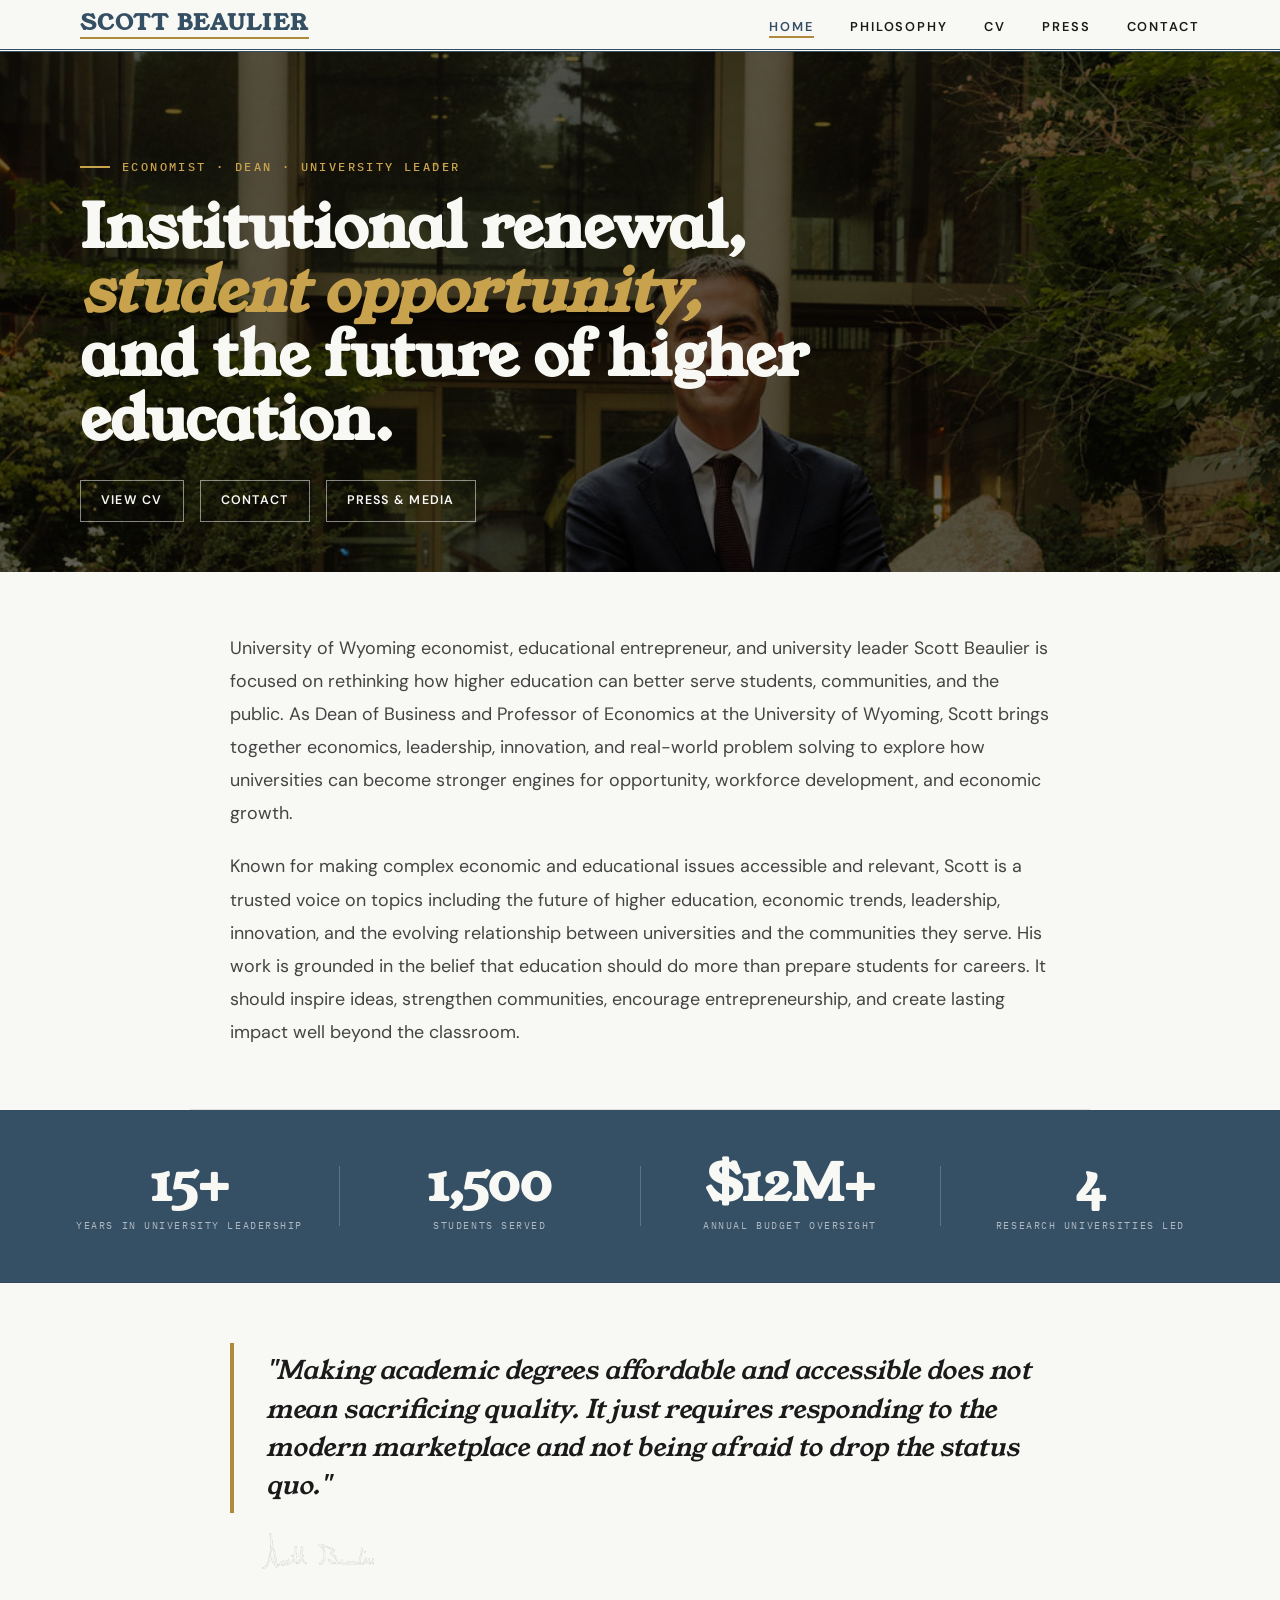
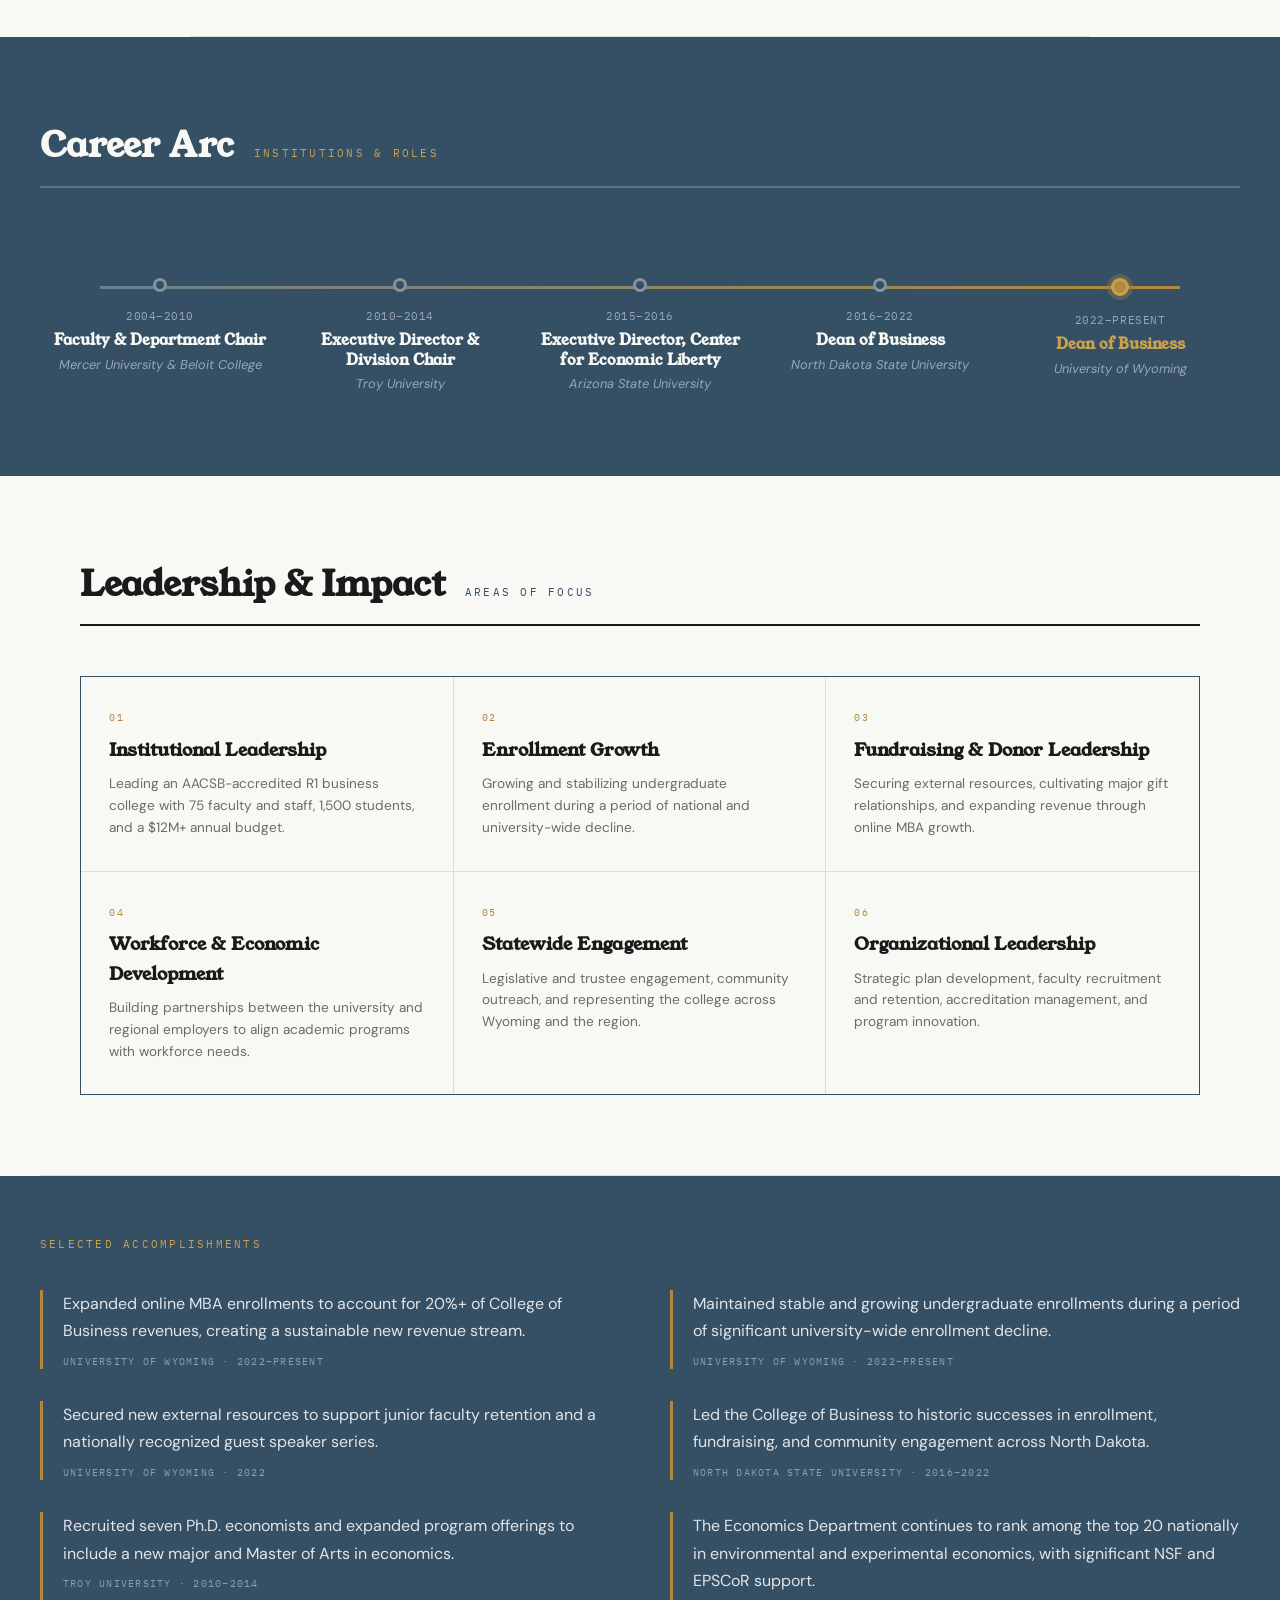
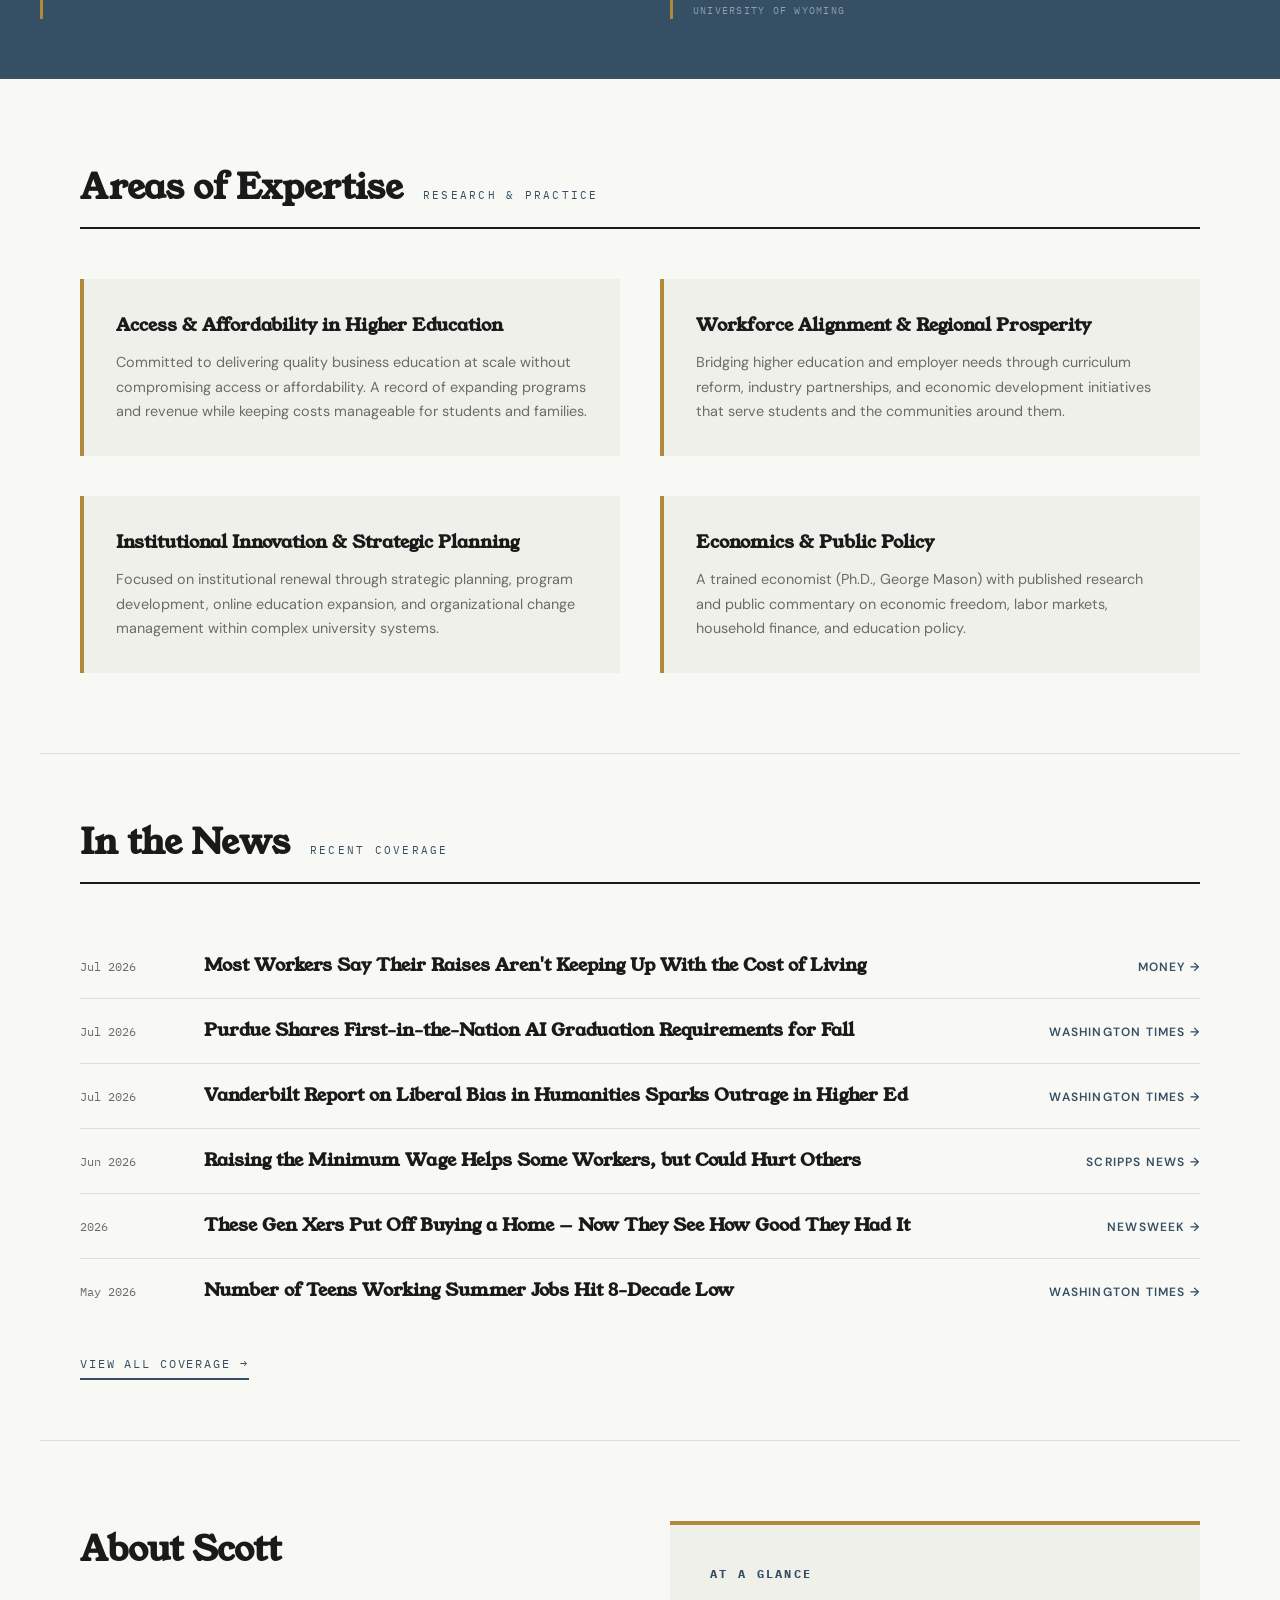
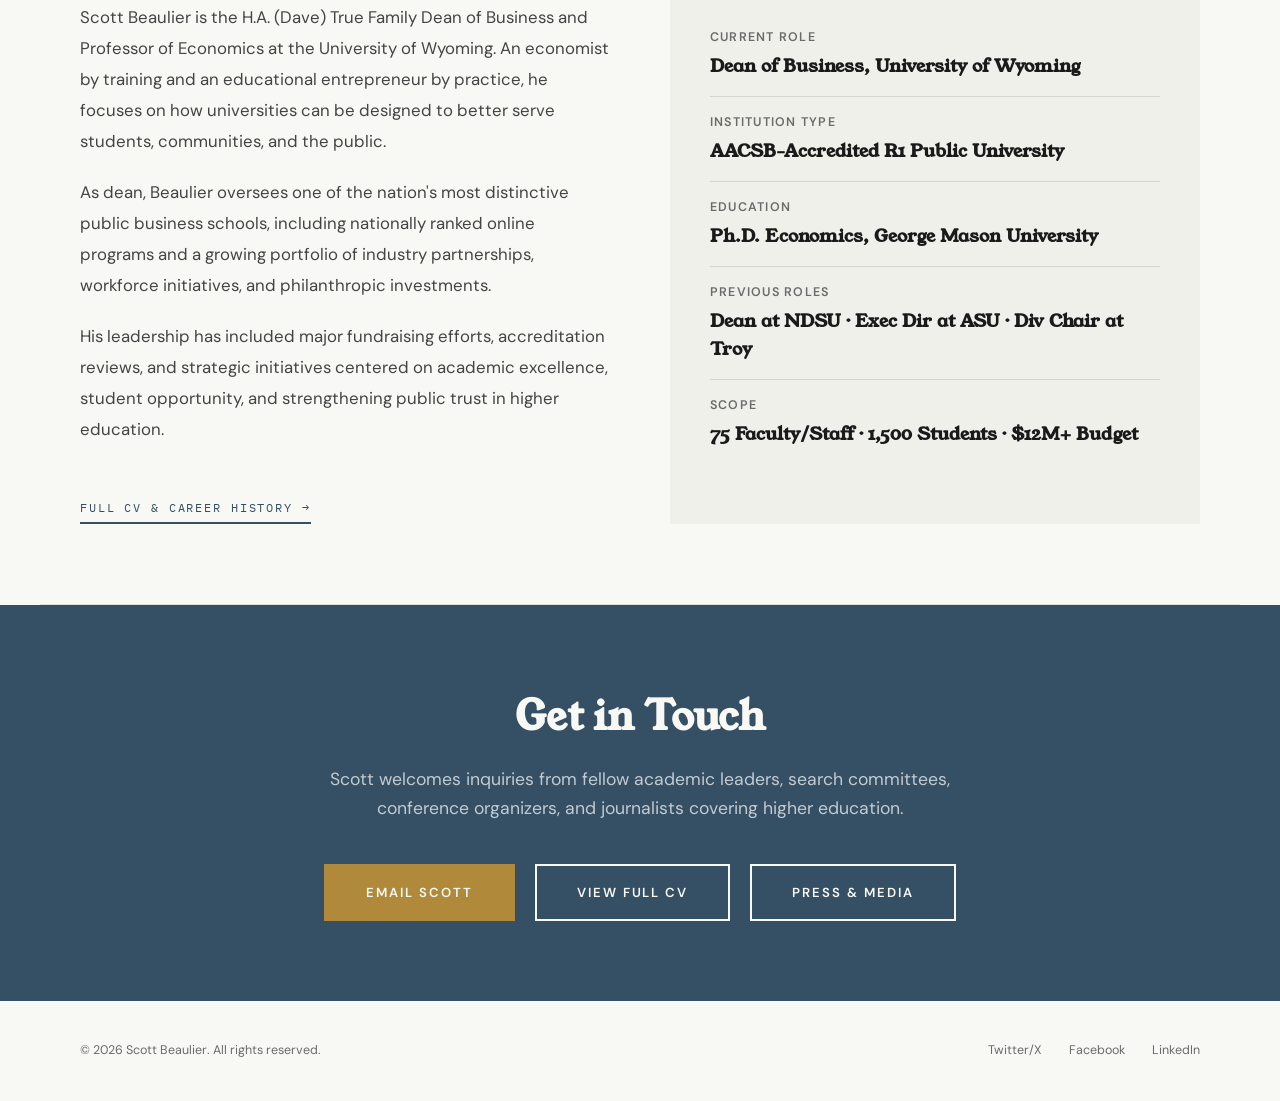
==== commit 89e30075: "Add files via upload" ====
--- a/index.html
+++ b/index.html
@@ -251,7 +251,7 @@
 
 <section style="position:relative; padding:0; overflow:hidden;">
   <div style="width:100%; height:520px; overflow:hidden; position:relative;">
-    <img src="scott-building-full.jpg" alt="Scott Beaulier at the College of Business, University of Wyoming" style="width:100%; height:100%; object-fit:cover; object-position:center 20%; filter:brightness(0.4);">
+    <img src="scott-building-full.jpg" alt="Scott Beaulier at the College of Business, University of Wyoming" style="width:100%; height:100%; object-fit:cover; object-position:75% 20%; filter:brightness(0.4);">
     <div style="position:absolute; bottom:0; left:0; right:0; padding:60px 40px 50px; max-width:1200px; margin:0 auto;">
       <div style="font-family:'IBM Plex Mono',monospace; font-size:0.75rem; font-weight:500; text-transform:uppercase; letter-spacing:0.2em; color:var(--gold-light); margin-bottom:20px; display:flex; align-items:center; gap:12px;"><span style="width:30px; height:2px; background:var(--gold-light); display:inline-block;"></span>Economist · Dean · University Leader</div>
       <h1 style="font-family:'Young Serif',serif; font-size:3.8rem; font-weight:900; line-height:1.05; margin-bottom:20px; color:var(--warm-white); max-width:750px;">Institutional renewal, <em style="font-style:italic; color:var(--gold-light);">student opportunity,</em> and the future of higher education.</h1>
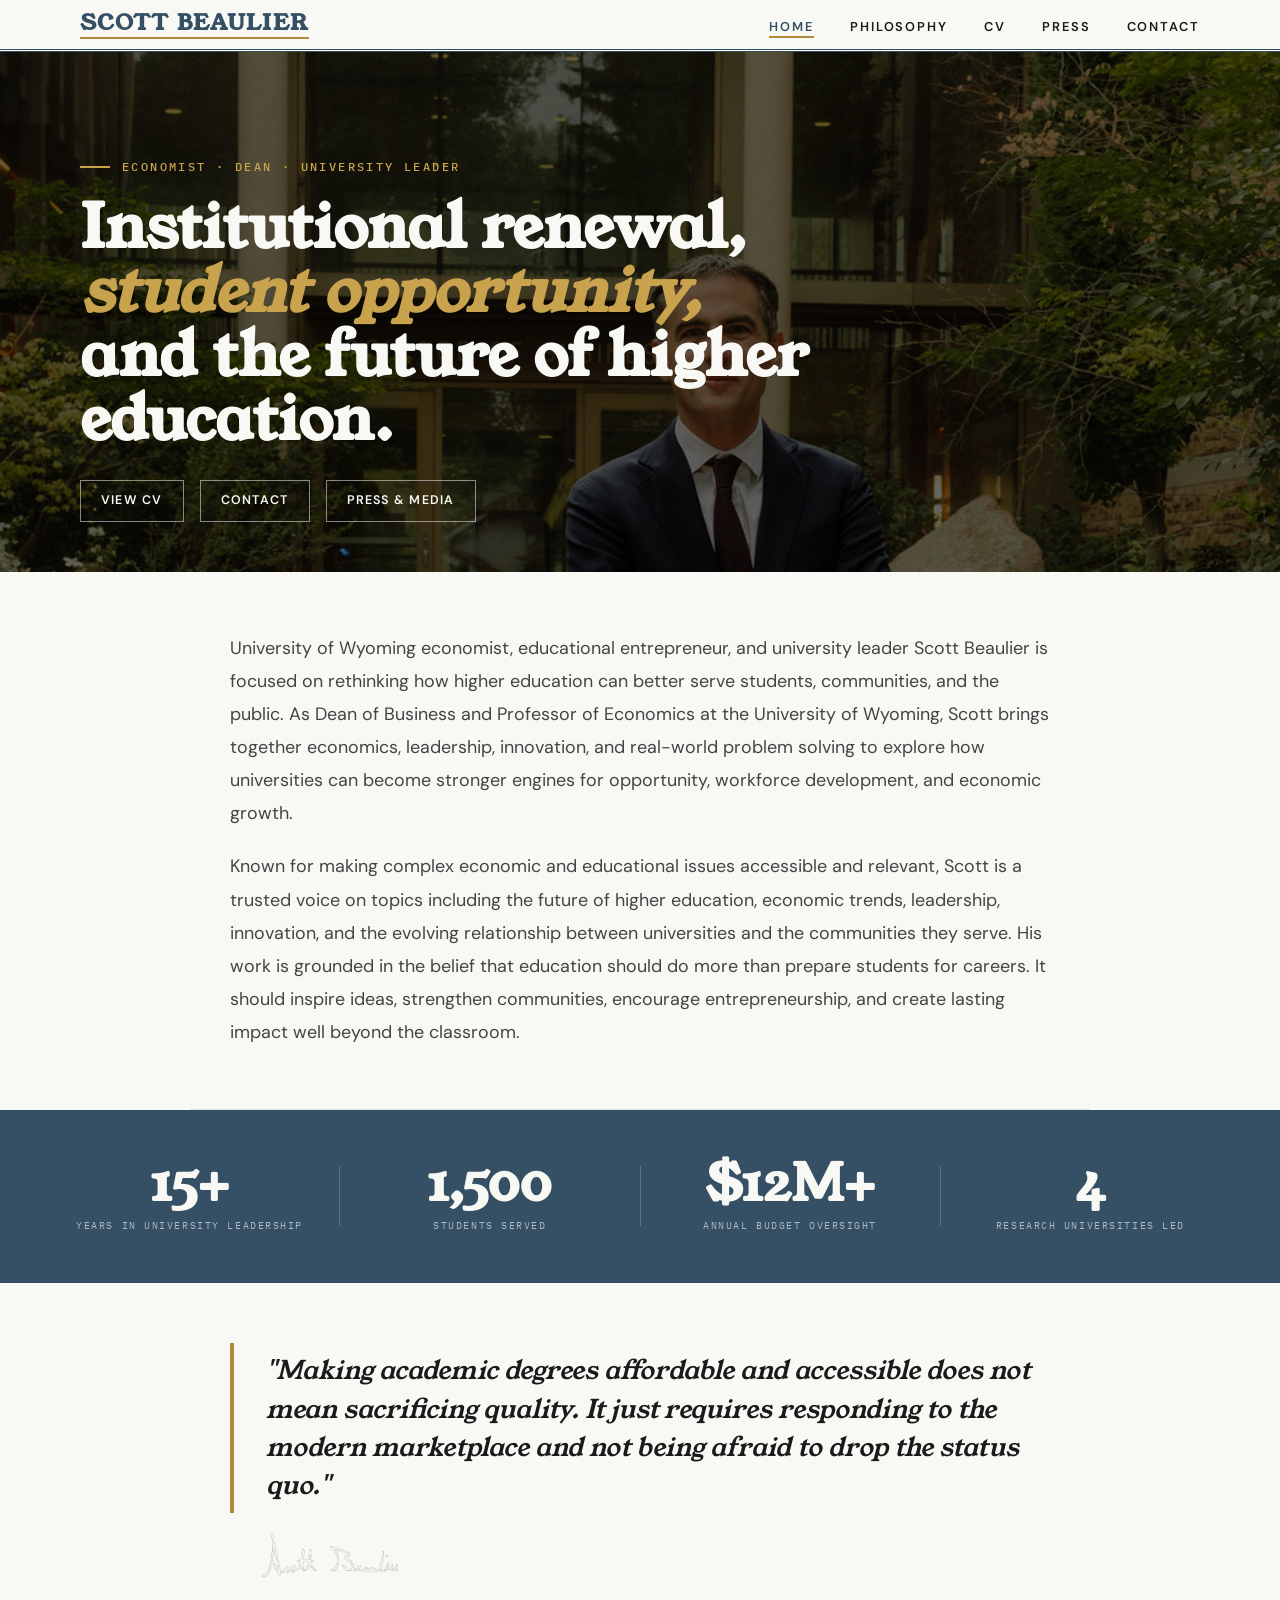
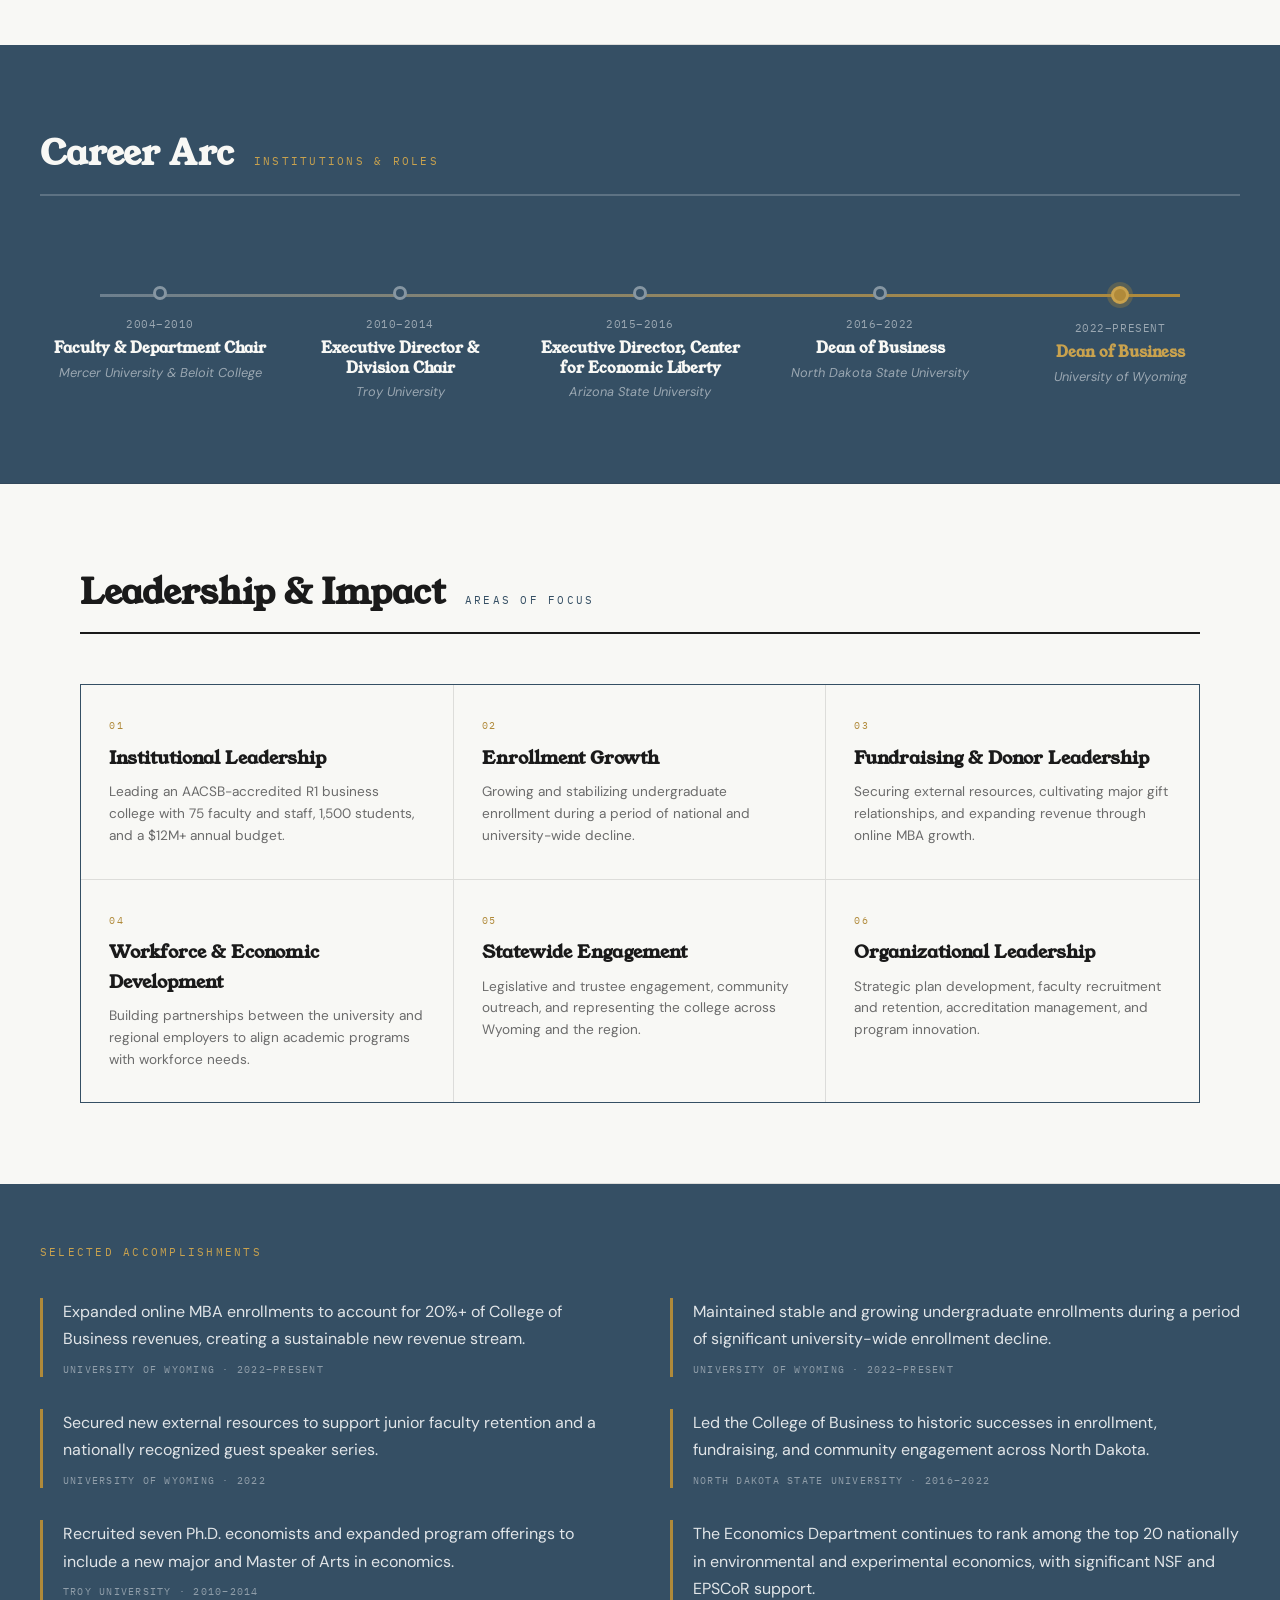
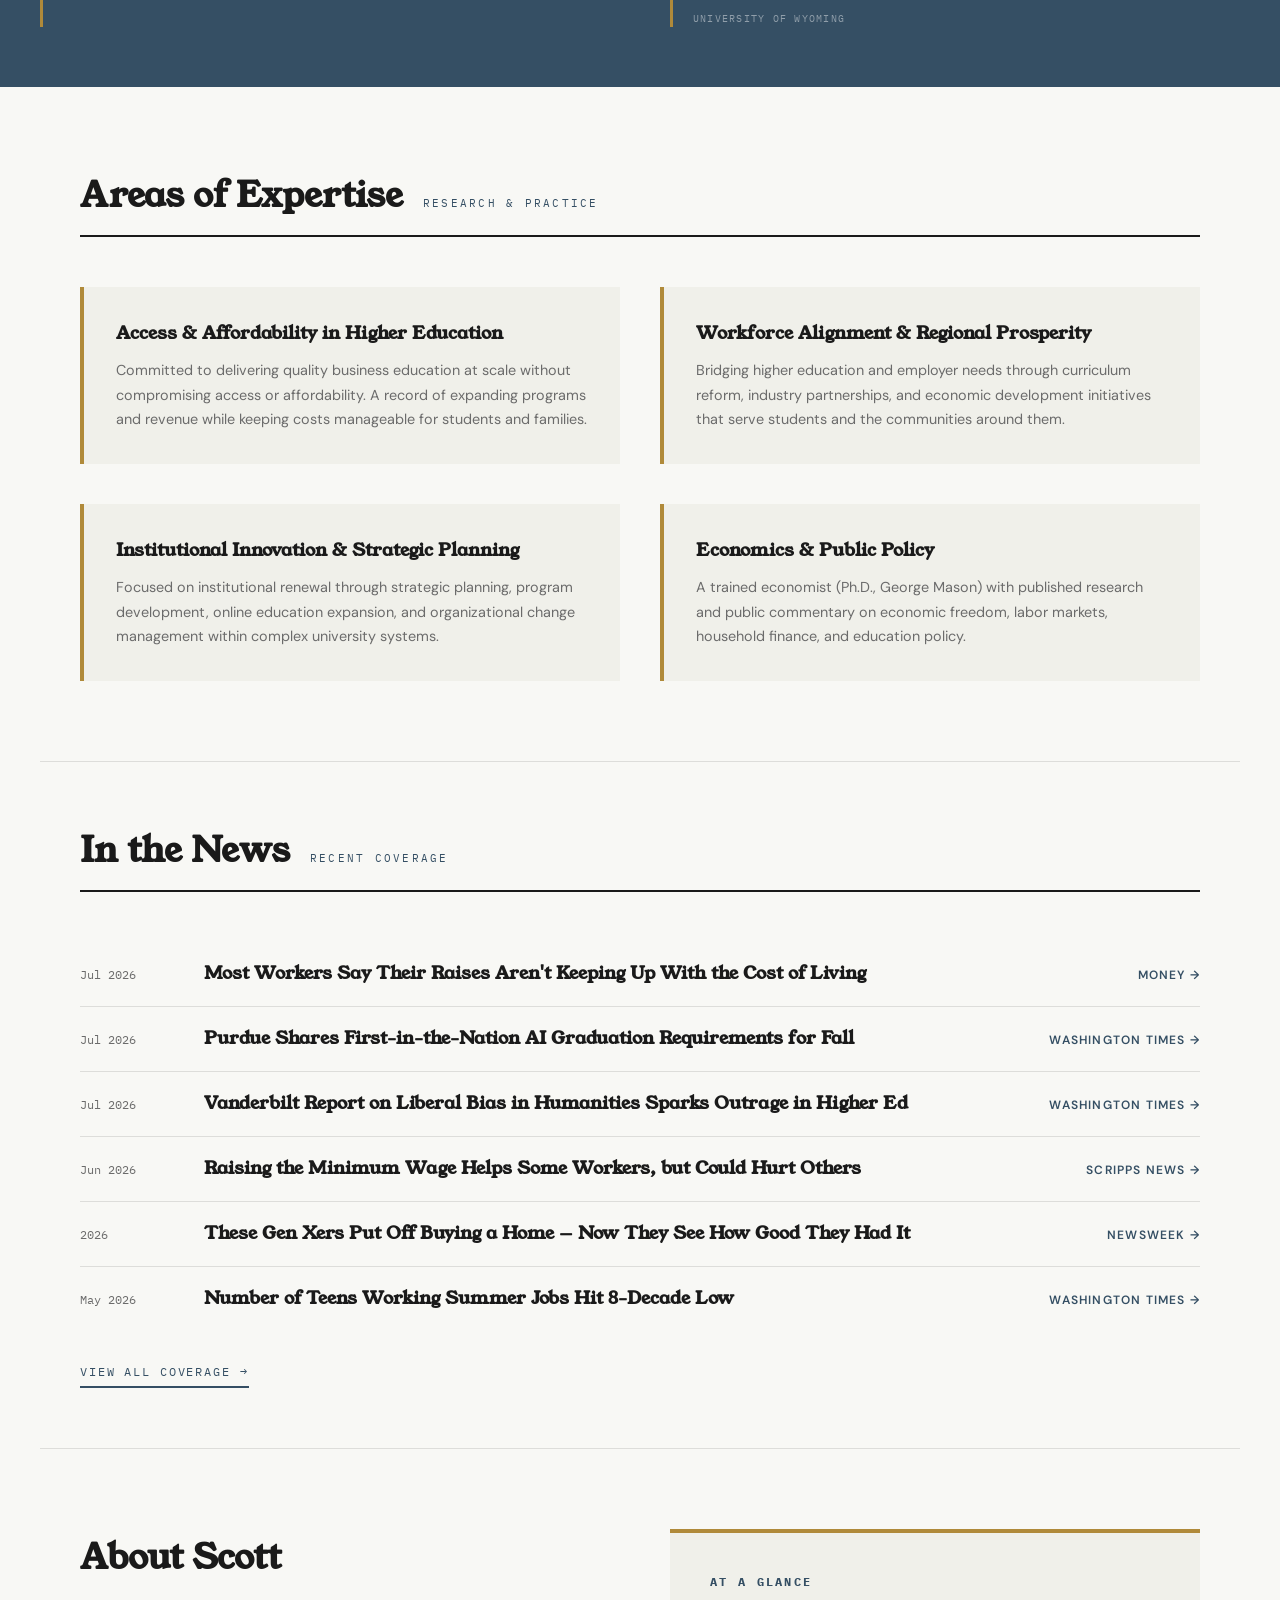
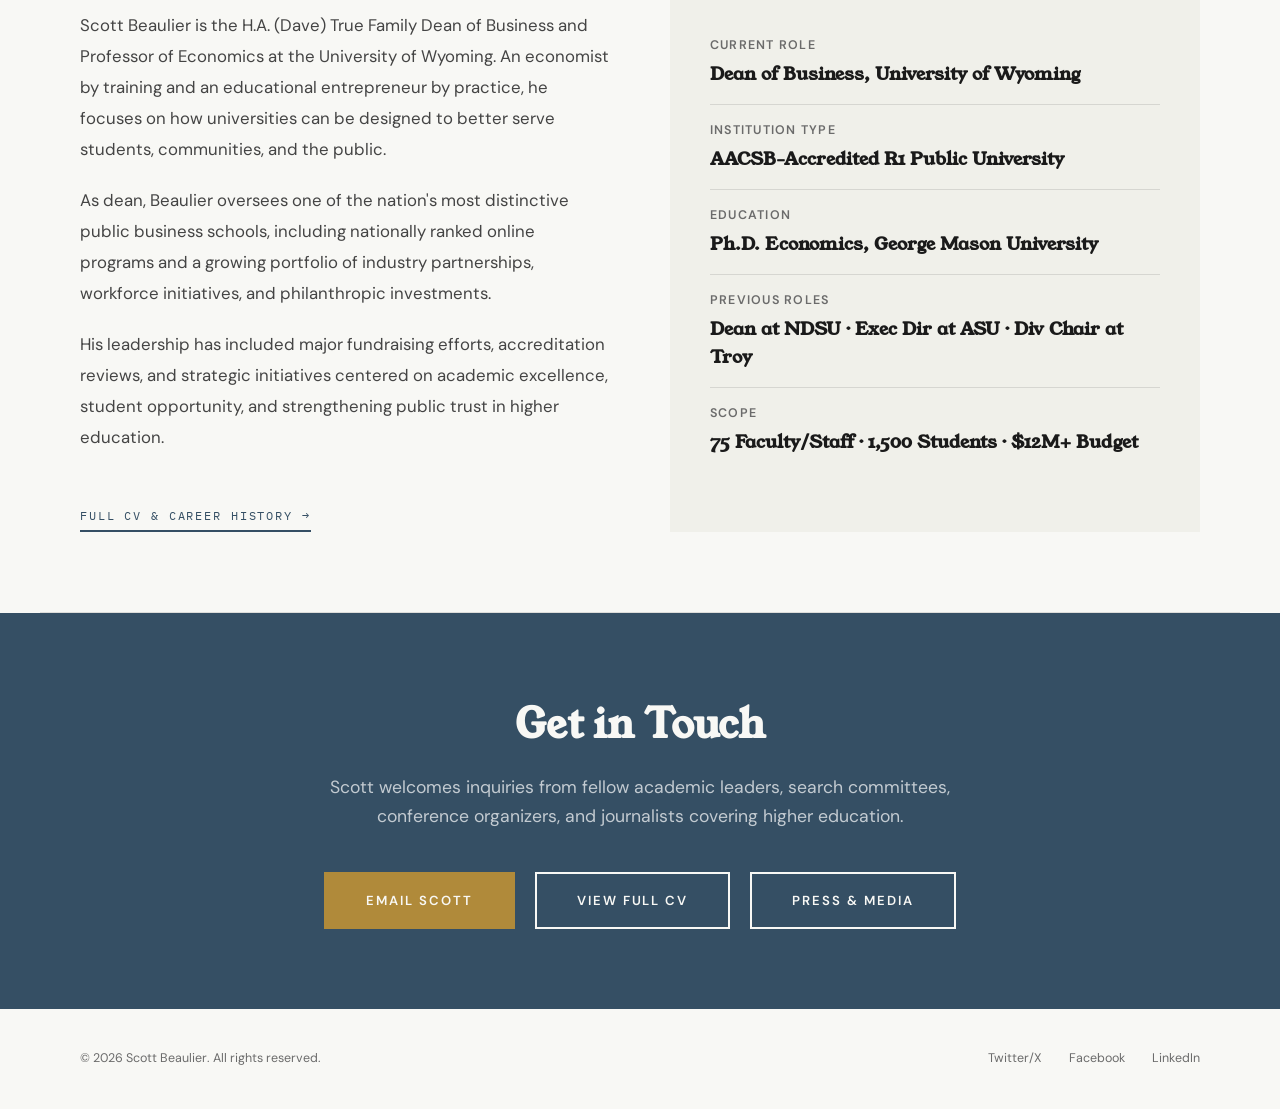
==== commit 7a495fa2: "Add files via upload" ====
--- a/index.html
+++ b/index.html
@@ -300,7 +300,7 @@
   <blockquote style="font-family:'Young Serif',serif; font-size:1.6rem; font-style:italic; line-height:1.5; color:var(--ink); border-left:4px solid var(--gold); padding:8px 0 8px 32px; margin:0;">
     "Making academic degrees affordable and accessible does not mean sacrificing quality. It just requires responding to the modern marketplace and not being afraid to drop the status quo."
   </blockquote>
-  <img src="scott-signature.png" alt="Scott Beaulier signature" style="height:36px; margin-top:20px; margin-left:32px; opacity:0.7; mix-blend-mode:multiply;">
+  <img src="scott-signature.png" alt="Scott Beaulier signature" style="height:44px; margin-top:20px; margin-left:32px; opacity:1;">
 </section>
 
 <!-- CAREER ARC -->
@@ -478,7 +478,7 @@
   <div>
     <a href="https://twitter.com/SBeaulier77">Twitter/X</a>
     <a href="https://www.facebook.com/scott.beaulier.3">Facebook</a>
-    <a href="#">LinkedIn</a>
+    <a href="https://www.linkedin.com/in/scott-beaulier-0524102/" target="_blank">LinkedIn</a>
   </div>
 </footer>
 
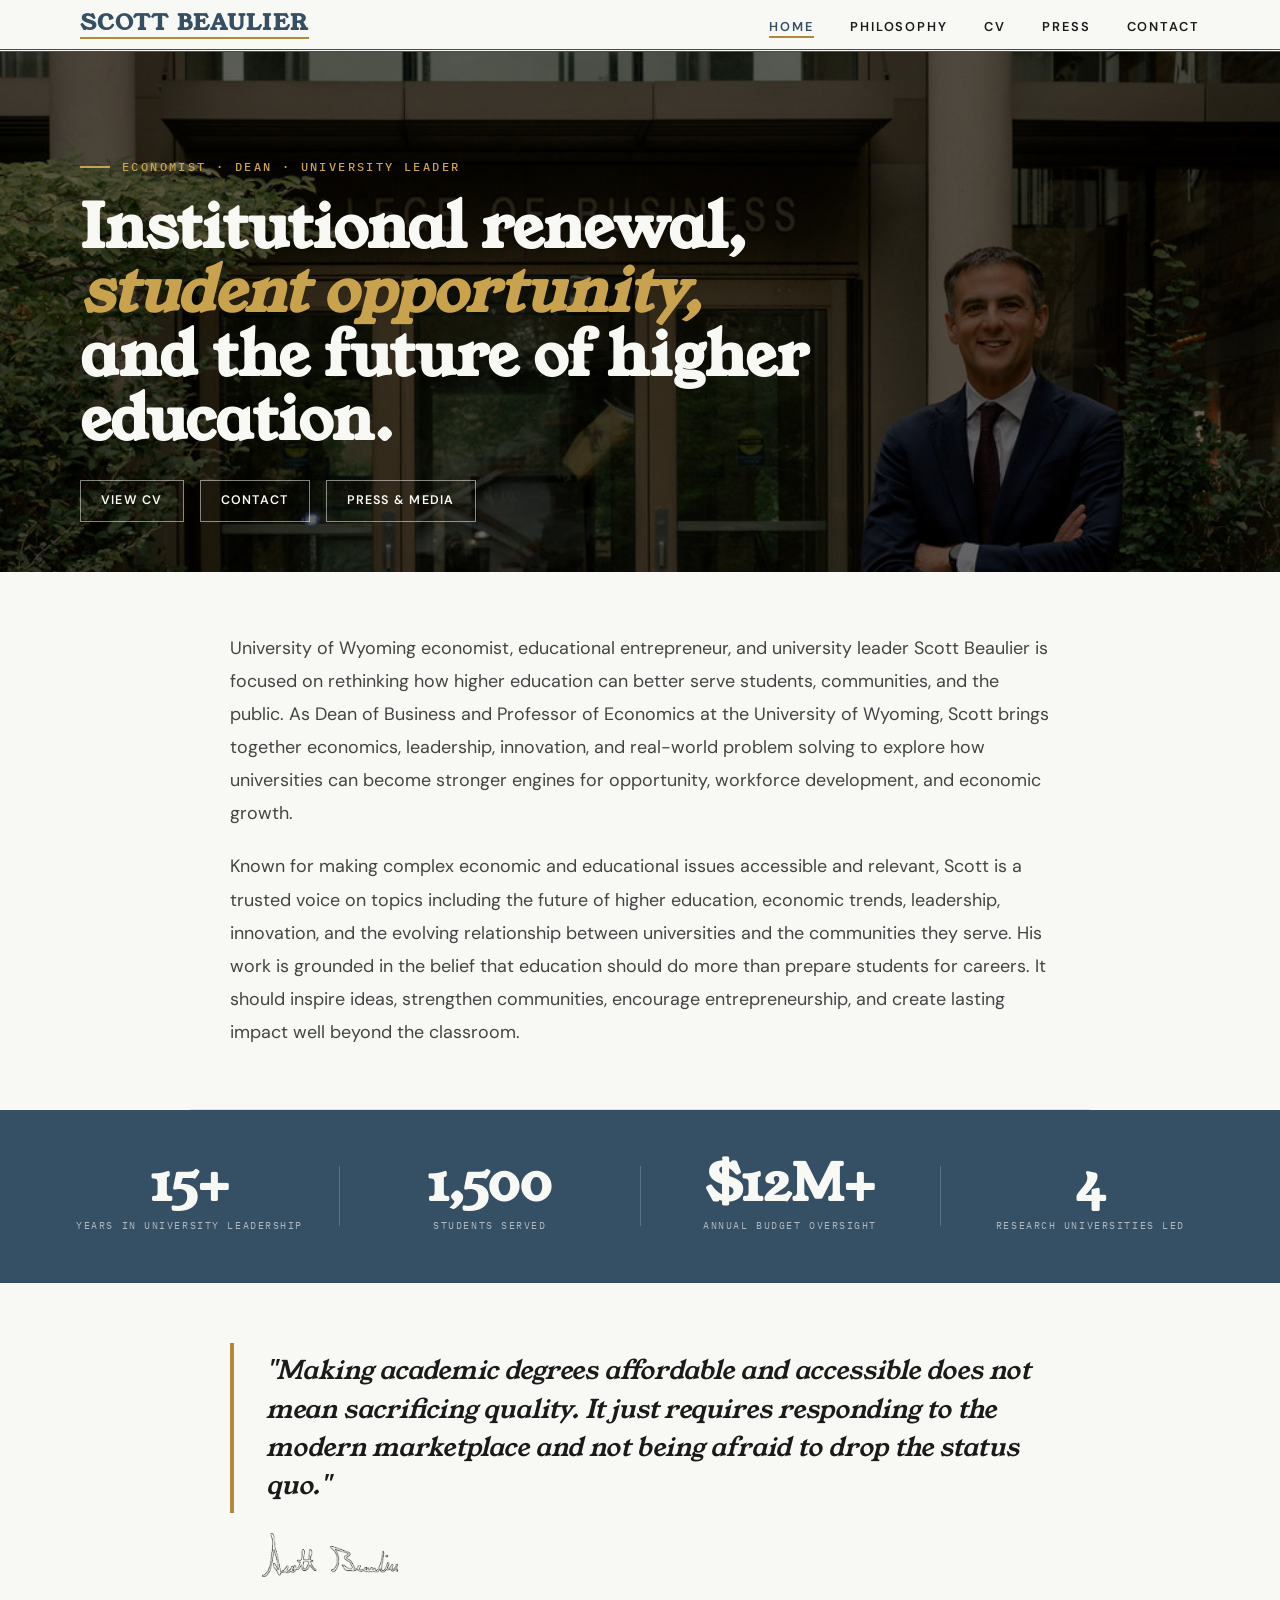
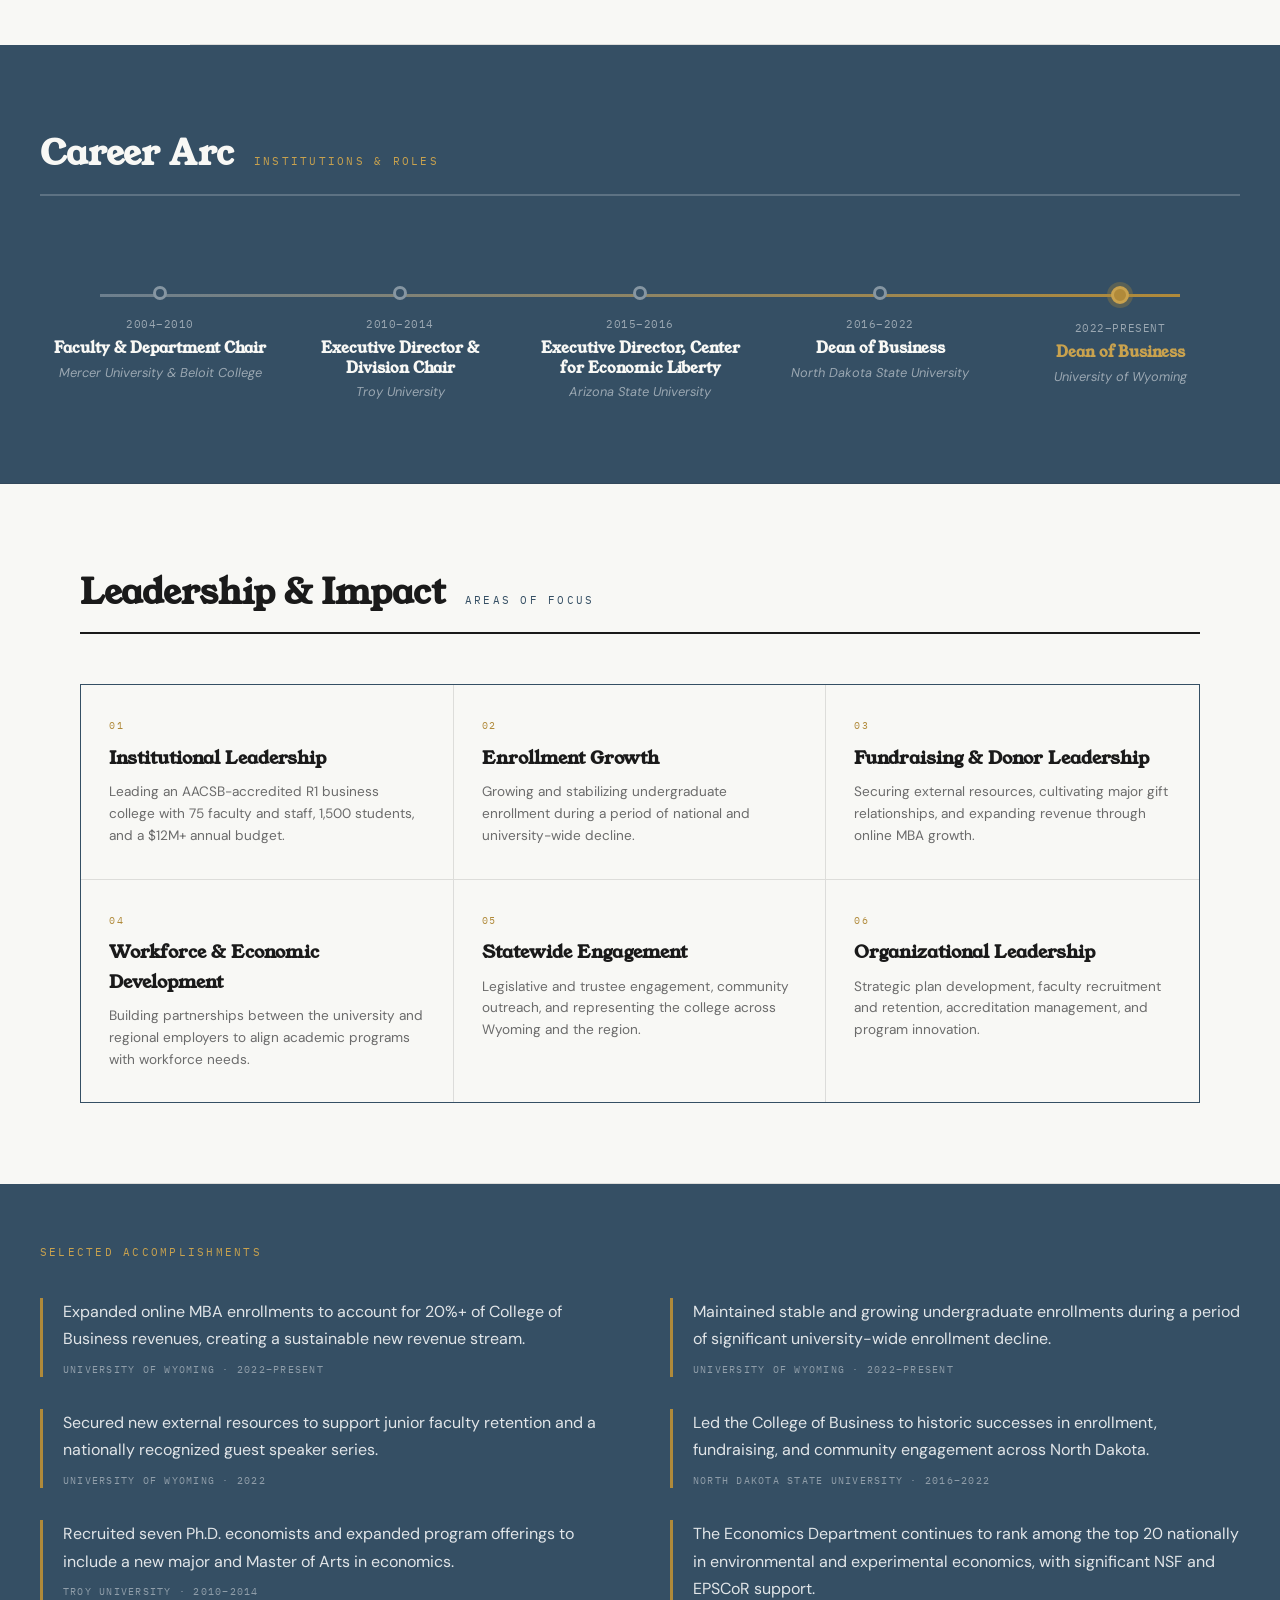
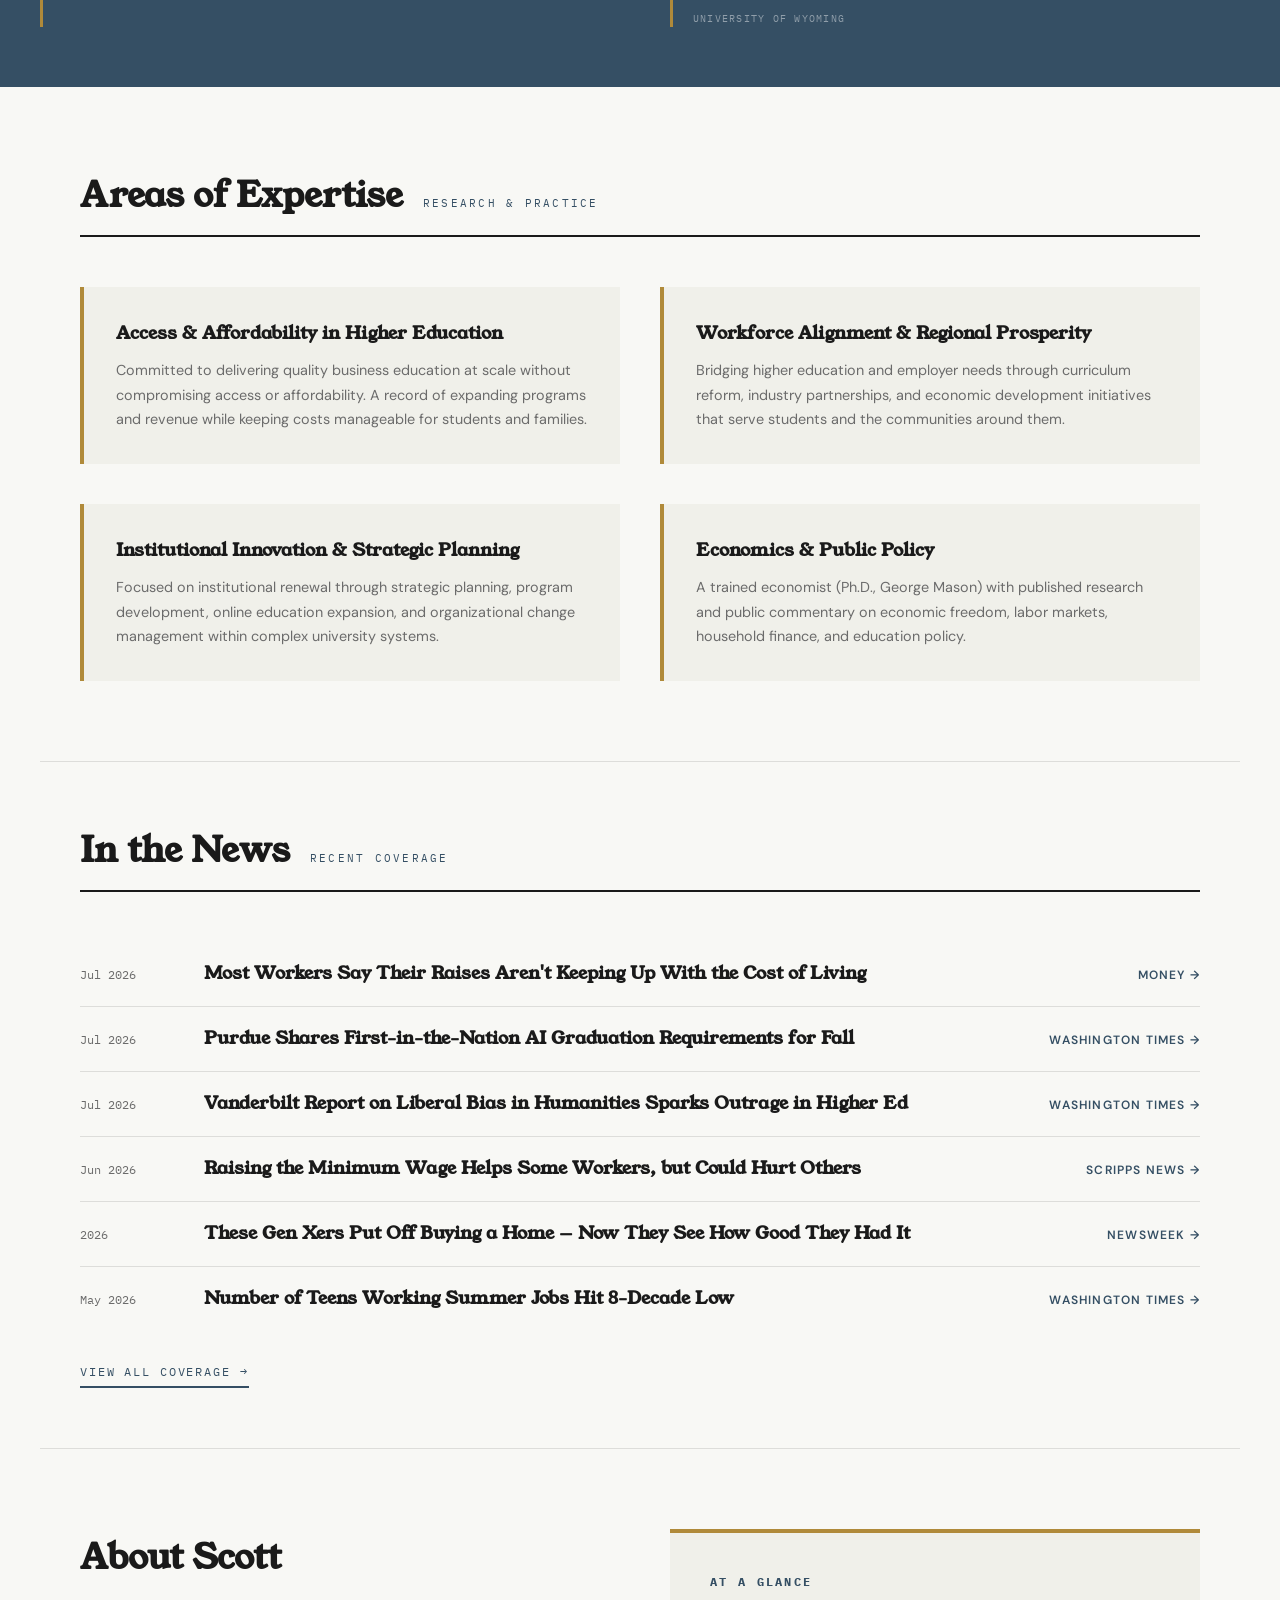
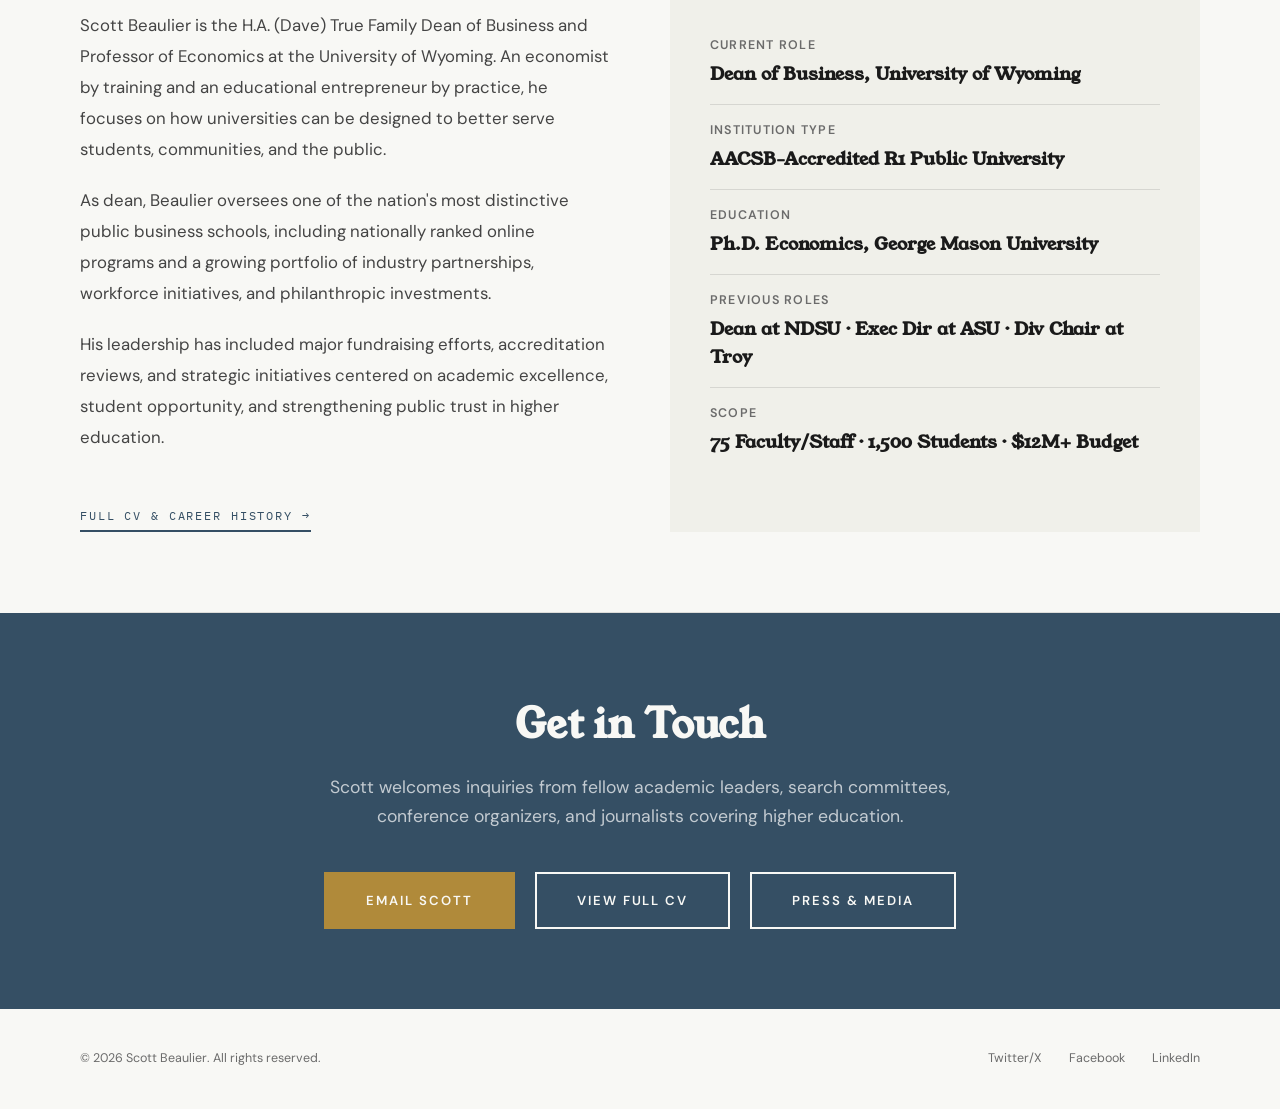
==== commit d5cdaff2: "Add files via upload" ====
--- a/index.html
+++ b/index.html
@@ -251,7 +251,7 @@
 
 <section style="position:relative; padding:0; overflow:hidden;">
   <div style="width:100%; height:520px; overflow:hidden; position:relative;">
-    <img src="scott-building-full.jpg" alt="Scott Beaulier at the College of Business, University of Wyoming" style="width:100%; height:100%; object-fit:cover; object-position:75% 20%; filter:brightness(0.4);">
+    <img src="scott-building-full.jpg" alt="Scott Beaulier at the College of Business, University of Wyoming" style="width:100%; height:100%; object-fit:cover; object-position:center 35%; filter:brightness(0.4);">
     <div style="position:absolute; bottom:0; left:0; right:0; padding:60px 40px 50px; max-width:1200px; margin:0 auto;">
       <div style="font-family:'IBM Plex Mono',monospace; font-size:0.75rem; font-weight:500; text-transform:uppercase; letter-spacing:0.2em; color:var(--gold-light); margin-bottom:20px; display:flex; align-items:center; gap:12px;"><span style="width:30px; height:2px; background:var(--gold-light); display:inline-block;"></span>Economist · Dean · University Leader</div>
       <h1 style="font-family:'Young Serif',serif; font-size:3.8rem; font-weight:900; line-height:1.05; margin-bottom:20px; color:var(--warm-white); max-width:750px;">Institutional renewal, <em style="font-style:italic; color:var(--gold-light);">student opportunity,</em> and the future of higher education.</h1>
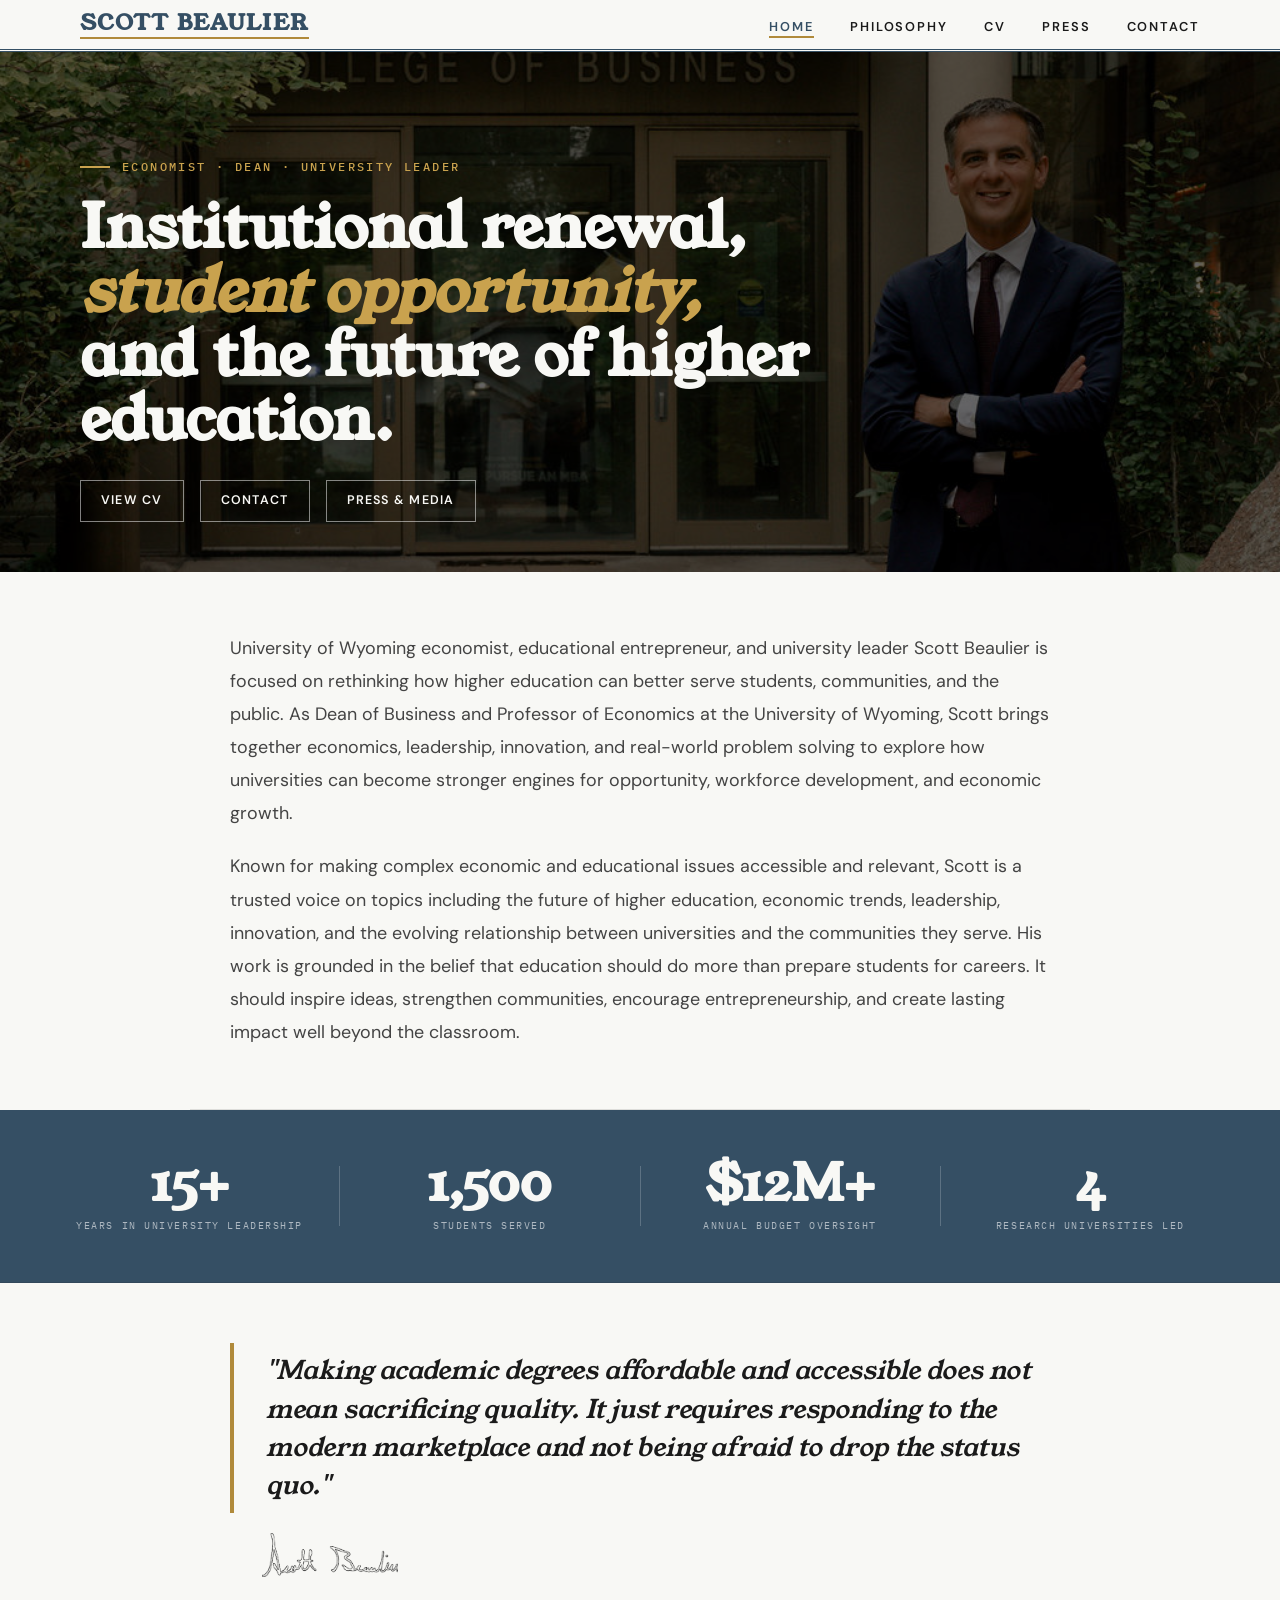
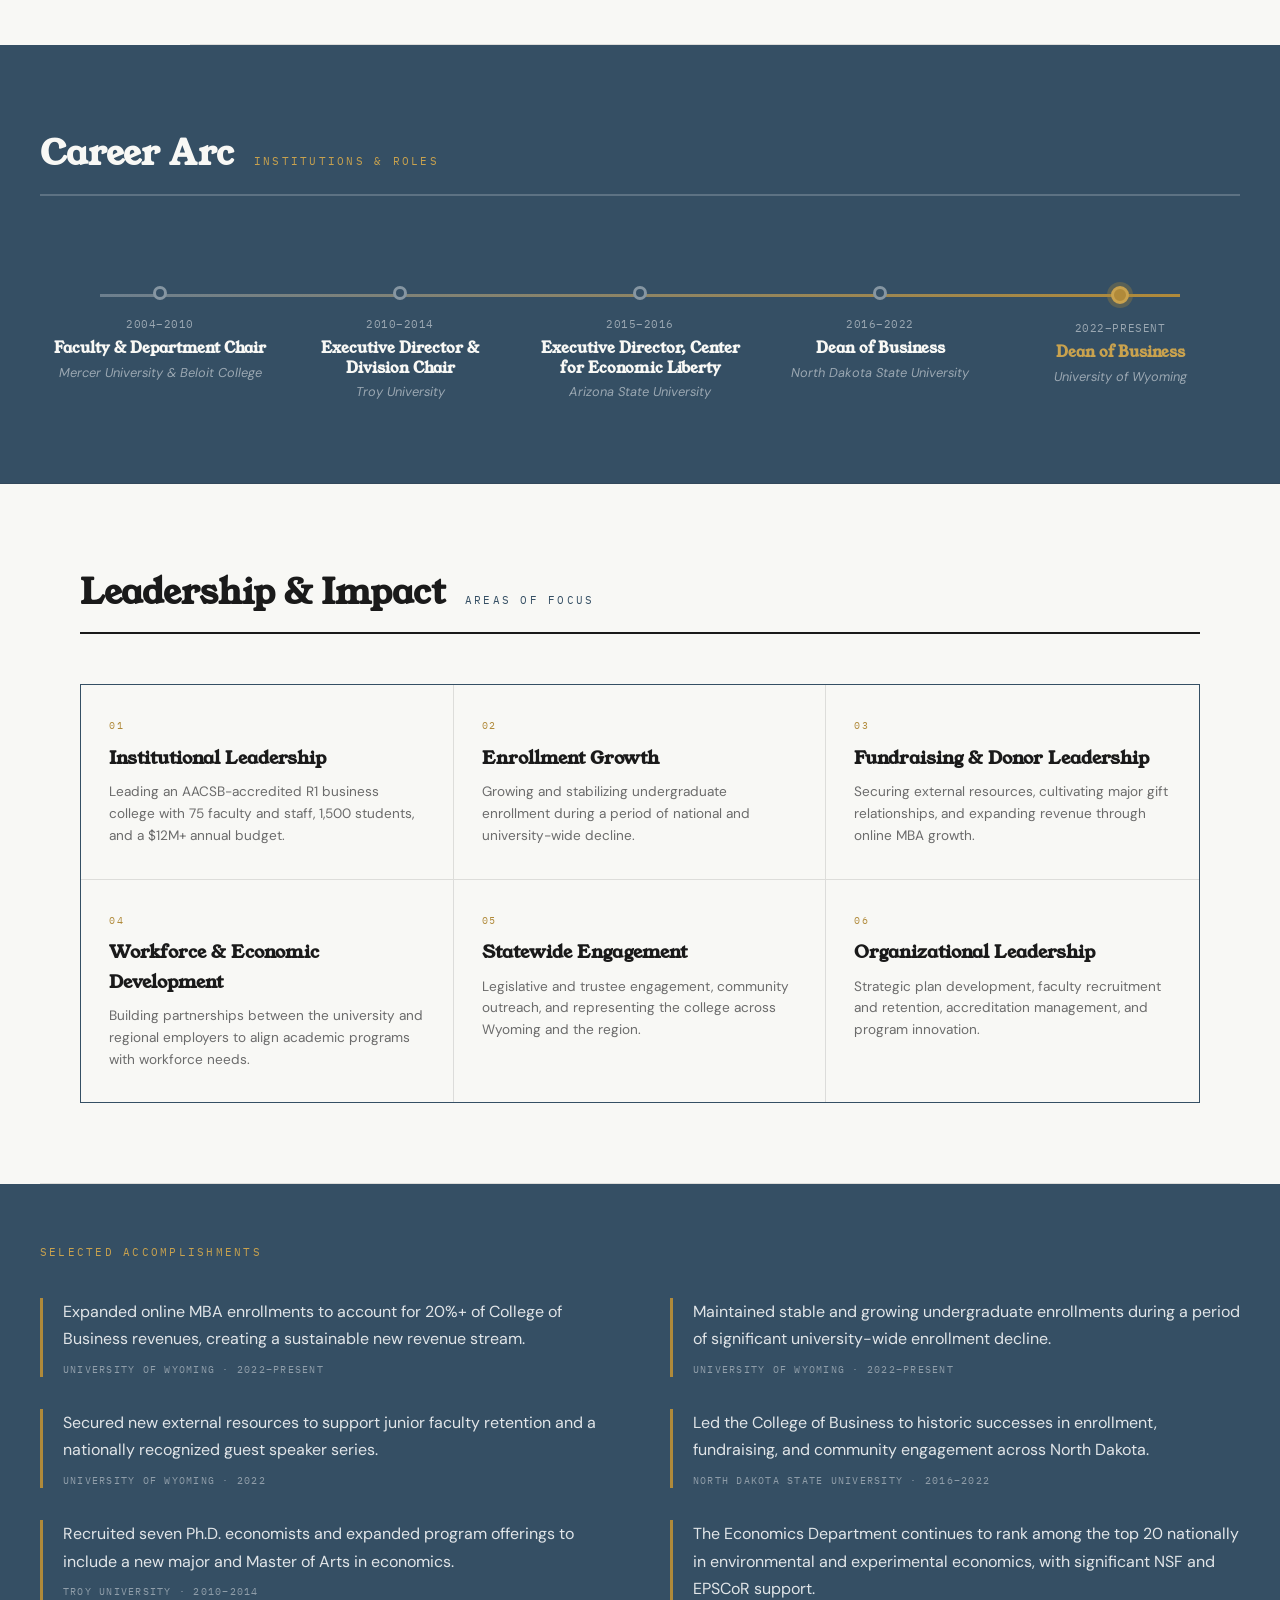
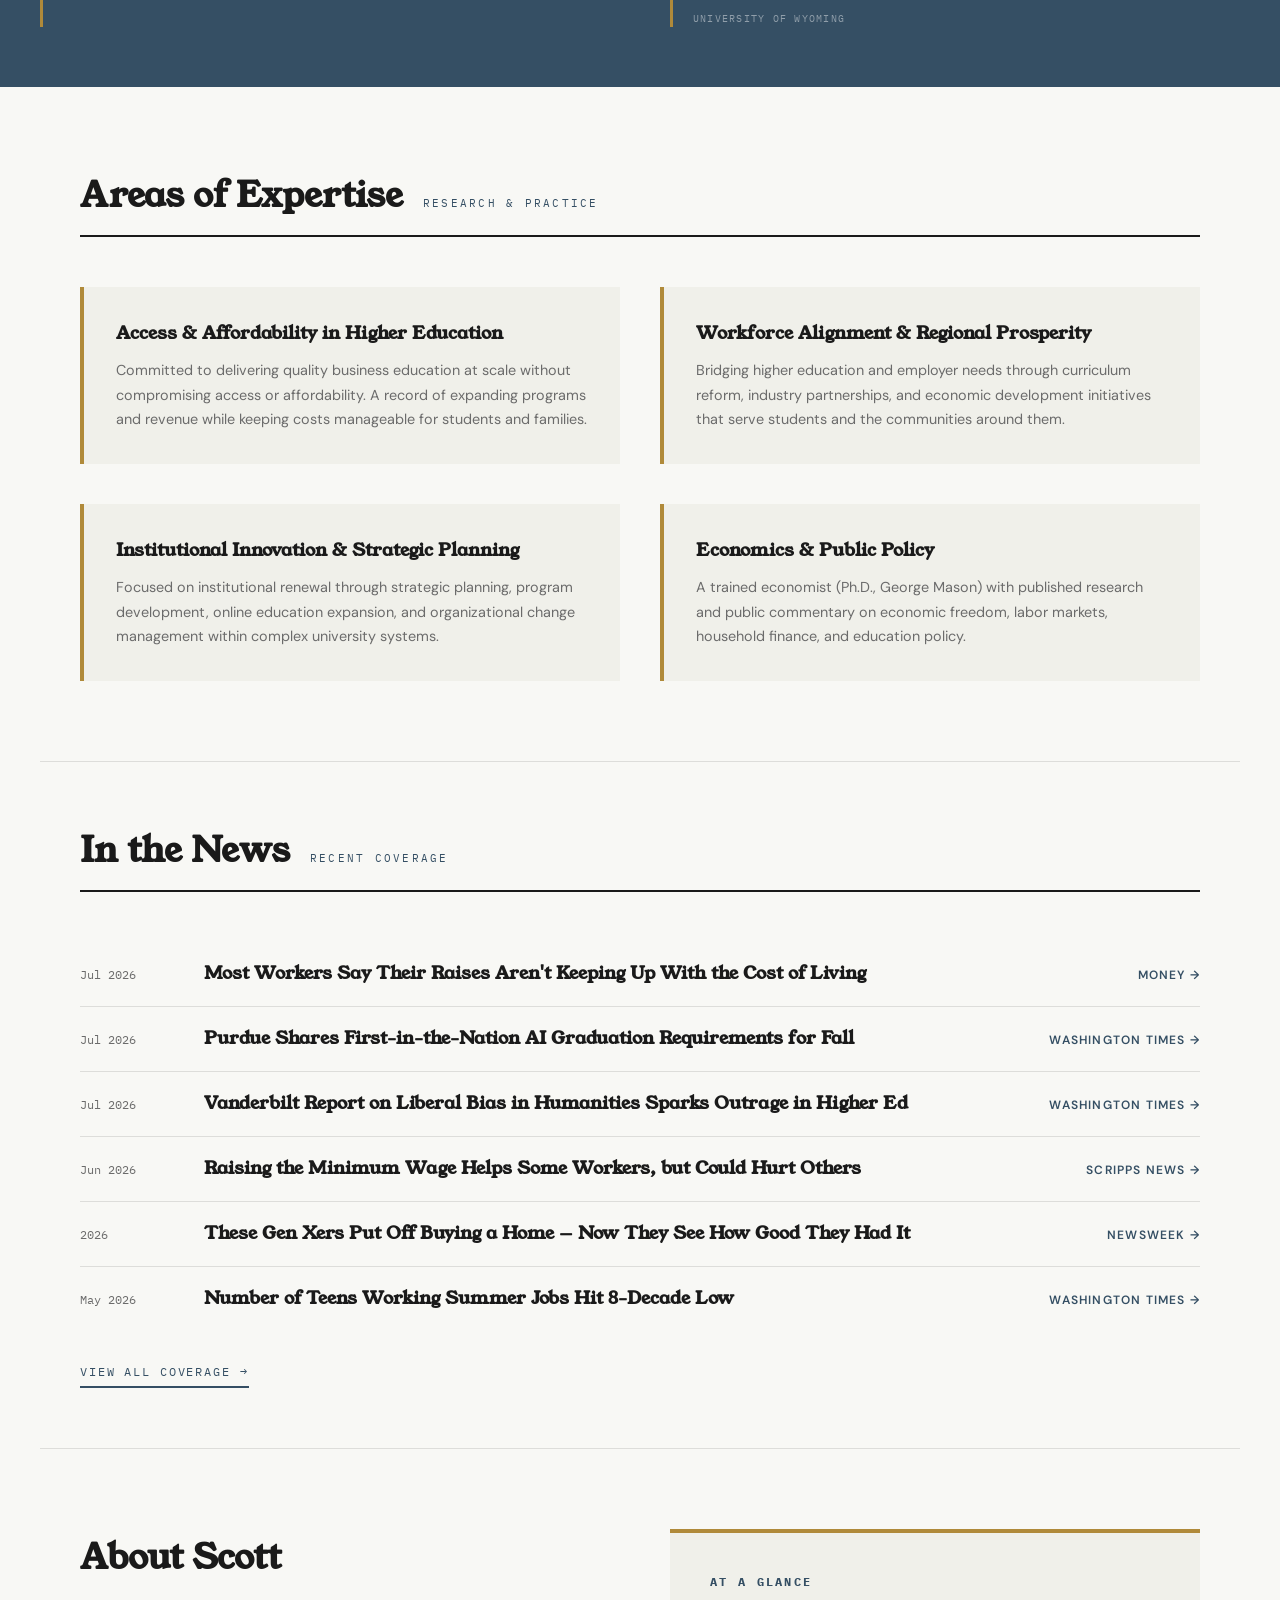
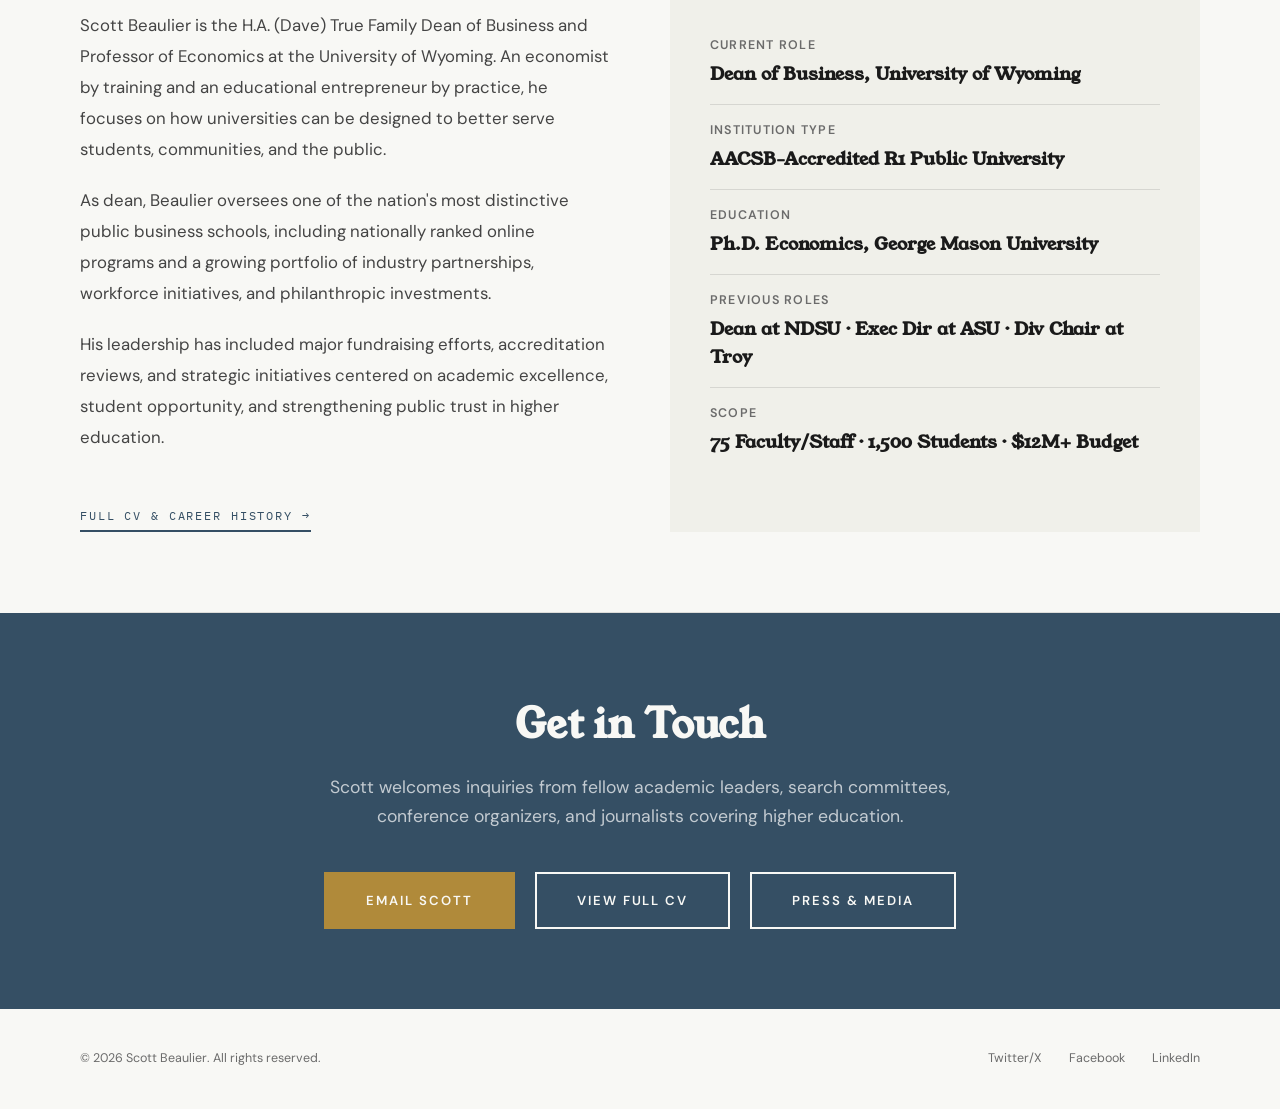
==== commit 76297c28: "Add files via upload" ====
--- a/index.html
+++ b/index.html
@@ -251,7 +251,7 @@
 
 <section style="position:relative; padding:0; overflow:hidden;">
   <div style="width:100%; height:520px; overflow:hidden; position:relative;">
-    <img src="scott-building-full.jpg" alt="Scott Beaulier at the College of Business, University of Wyoming" style="width:100%; height:100%; object-fit:cover; object-position:center 35%; filter:brightness(0.4);">
+    <img src="scott-building-full.jpg" alt="Scott Beaulier at the College of Business, University of Wyoming" style="width:100%; height:100%; object-fit:cover; object-position:center 48%; filter:brightness(0.4);">
     <div style="position:absolute; bottom:0; left:0; right:0; padding:60px 40px 50px; max-width:1200px; margin:0 auto;">
       <div style="font-family:'IBM Plex Mono',monospace; font-size:0.75rem; font-weight:500; text-transform:uppercase; letter-spacing:0.2em; color:var(--gold-light); margin-bottom:20px; display:flex; align-items:center; gap:12px;"><span style="width:30px; height:2px; background:var(--gold-light); display:inline-block;"></span>Economist · Dean · University Leader</div>
       <h1 style="font-family:'Young Serif',serif; font-size:3.8rem; font-weight:900; line-height:1.05; margin-bottom:20px; color:var(--warm-white); max-width:750px;">Institutional renewal, <em style="font-style:italic; color:var(--gold-light);">student opportunity,</em> and the future of higher education.</h1>
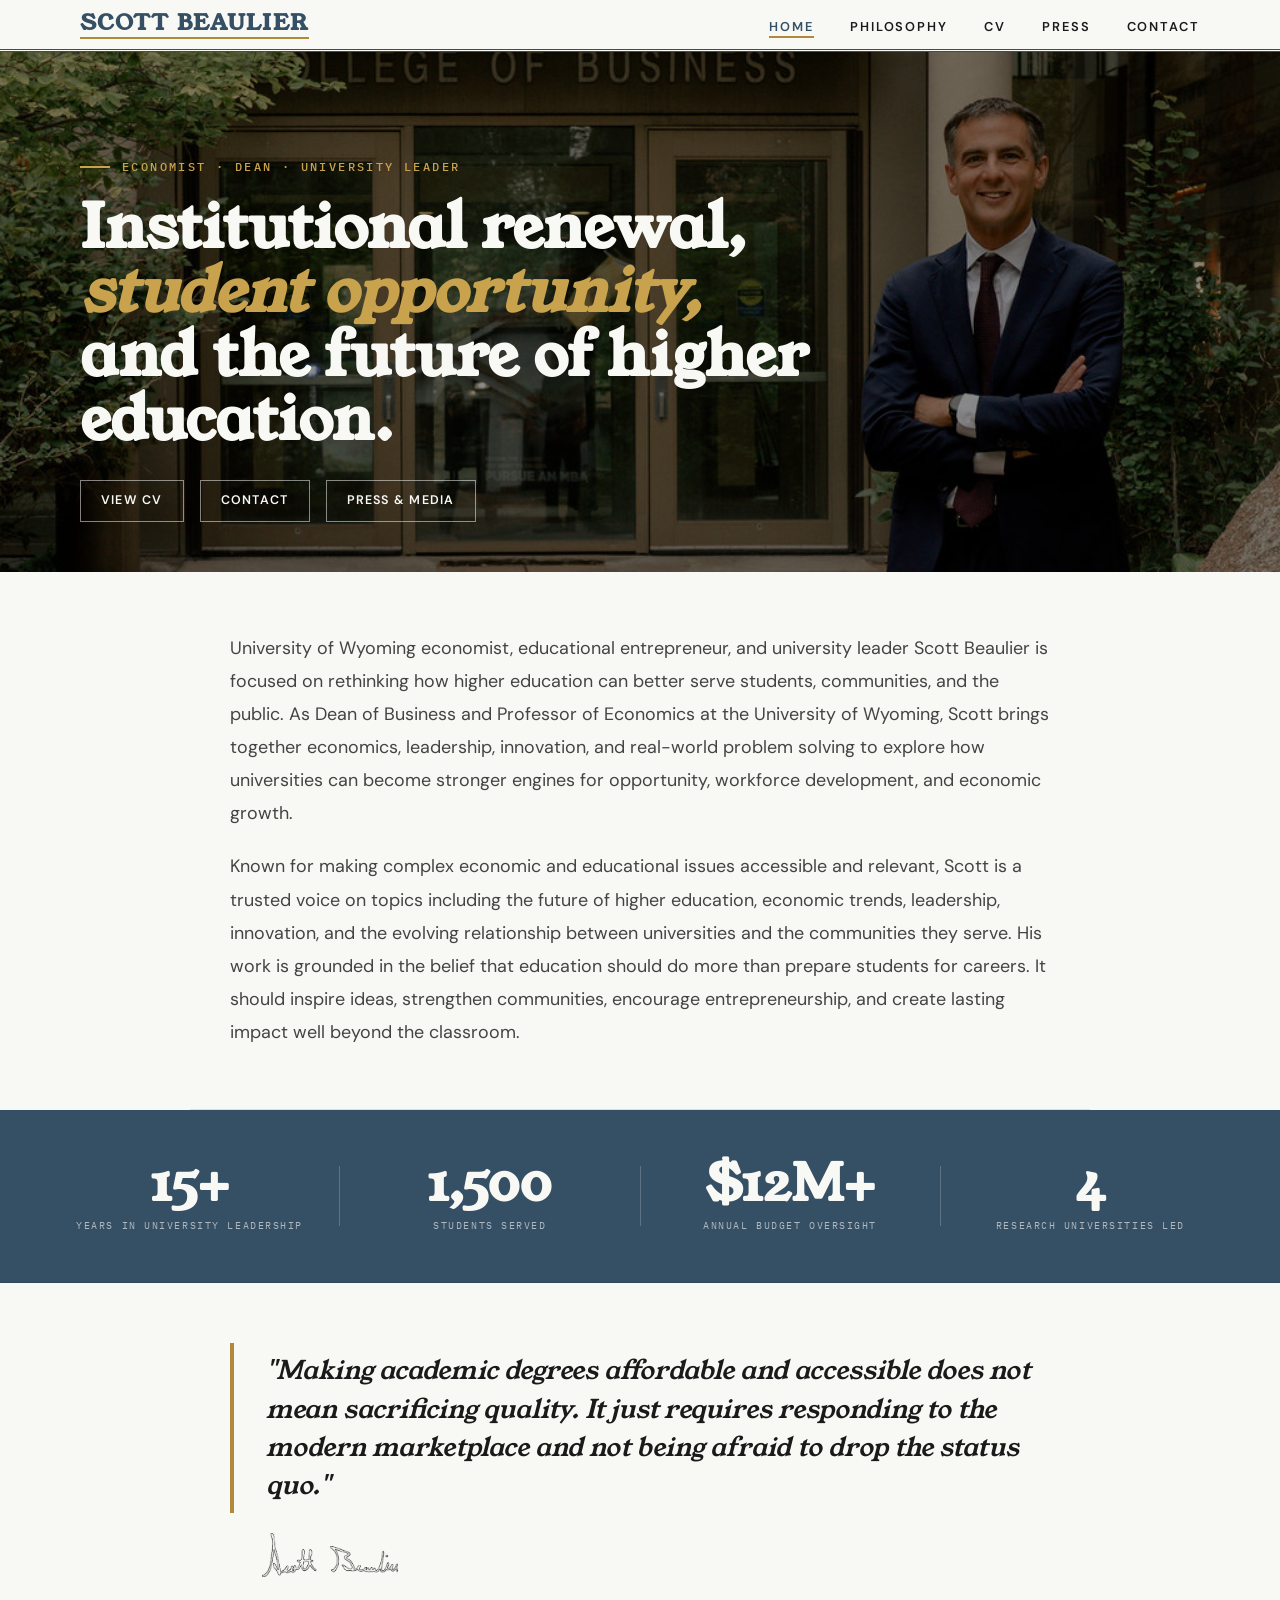
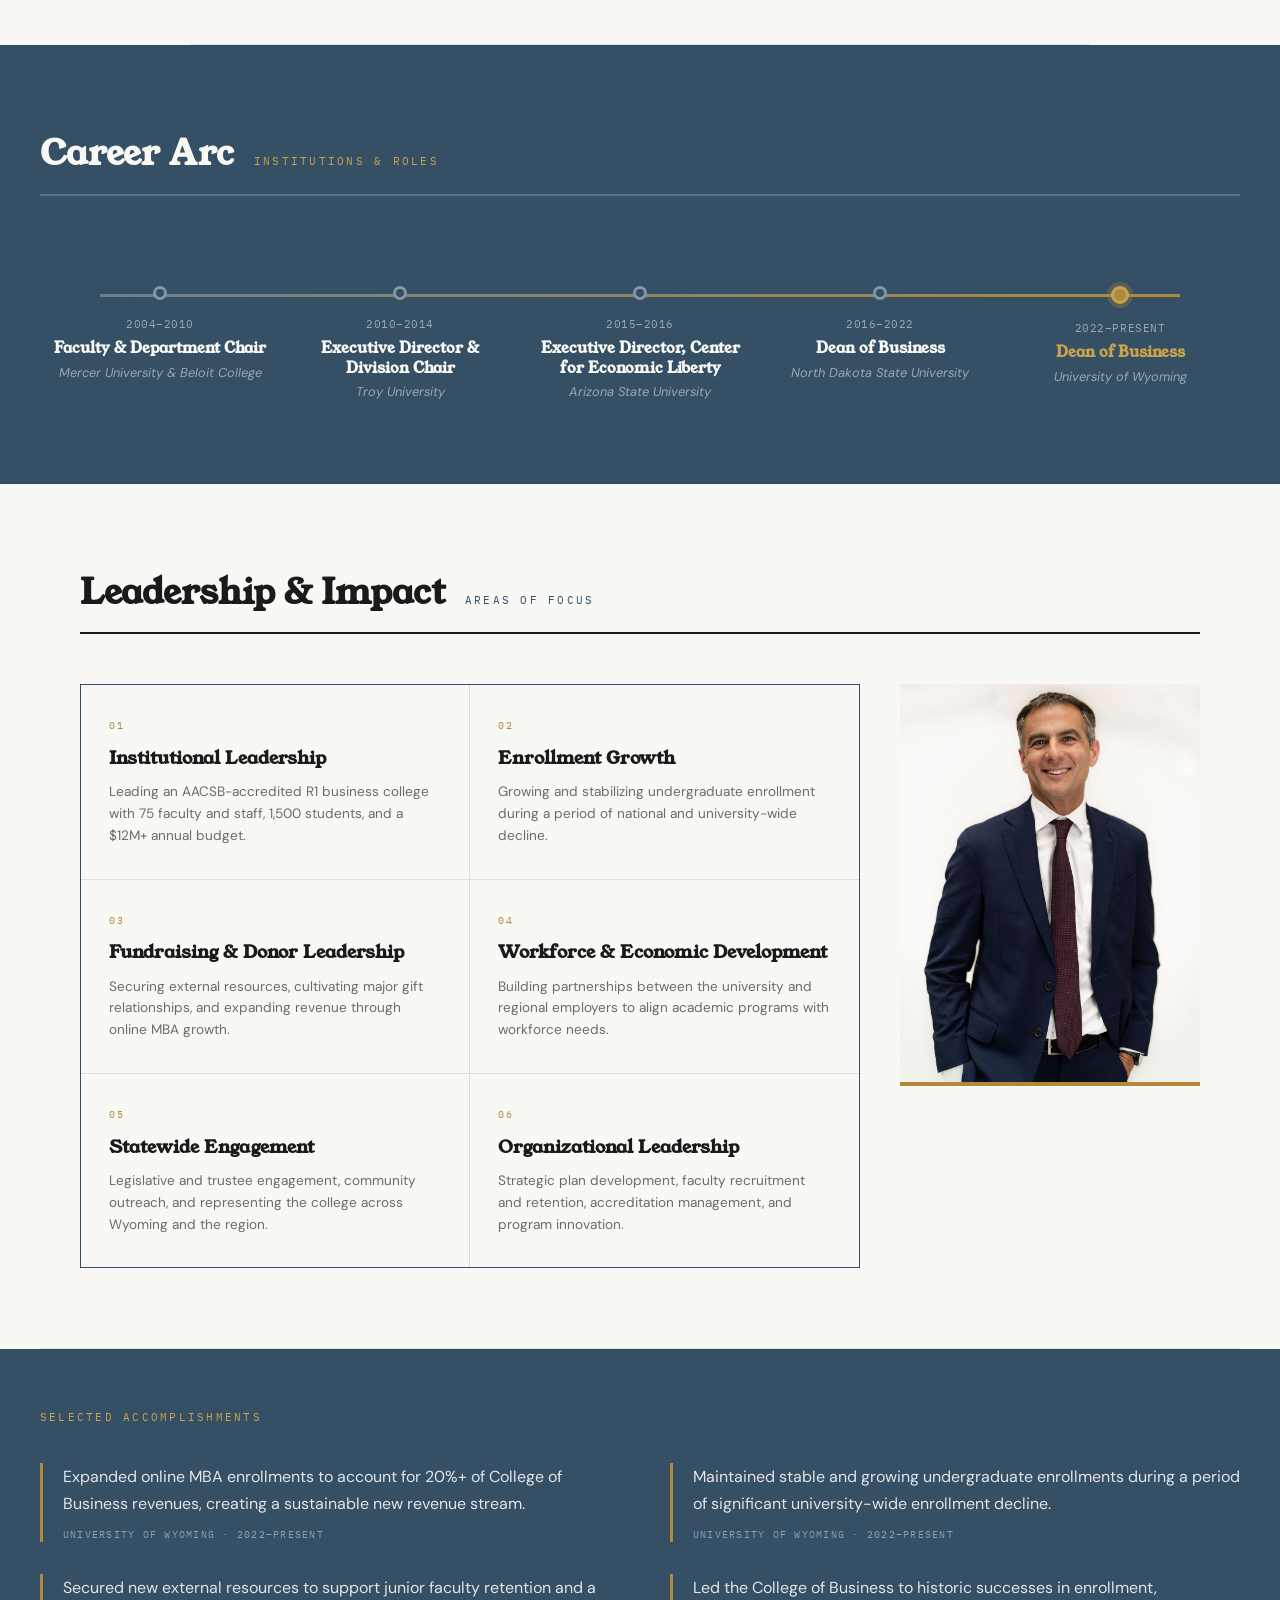
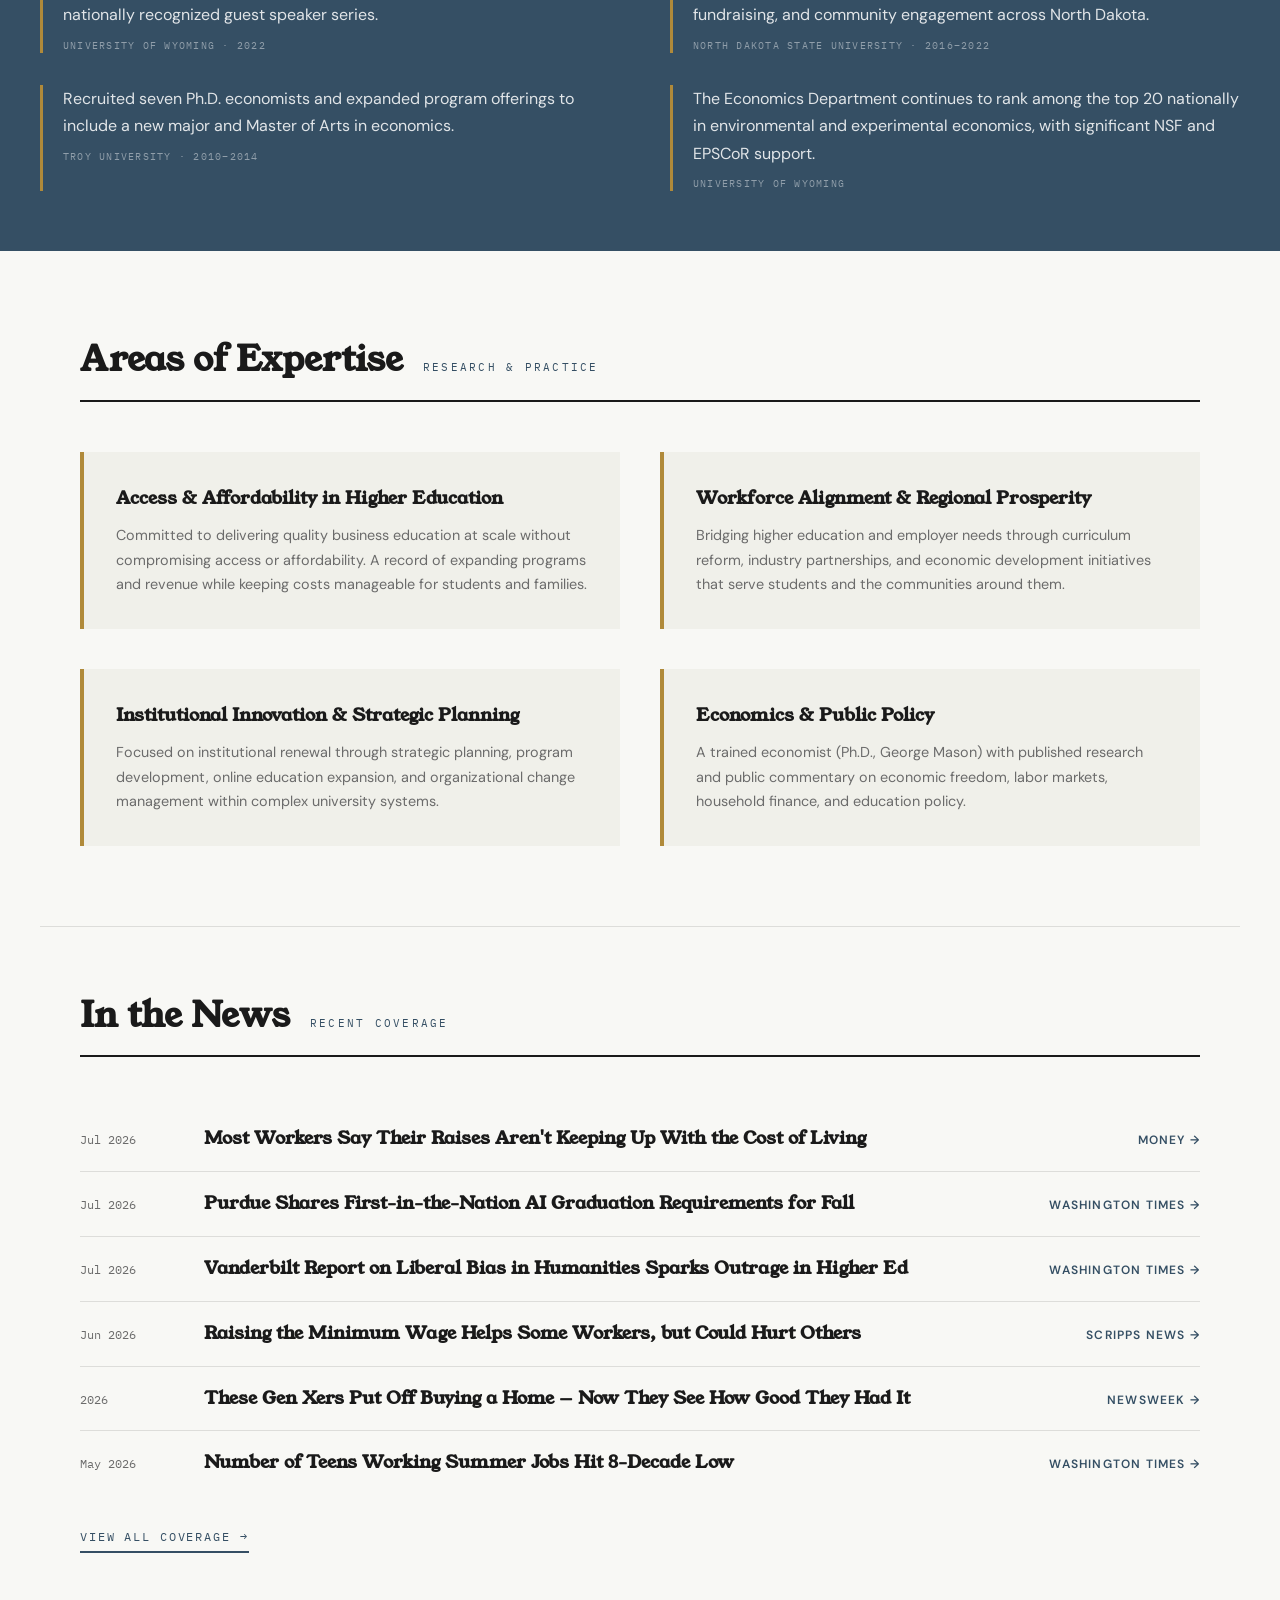
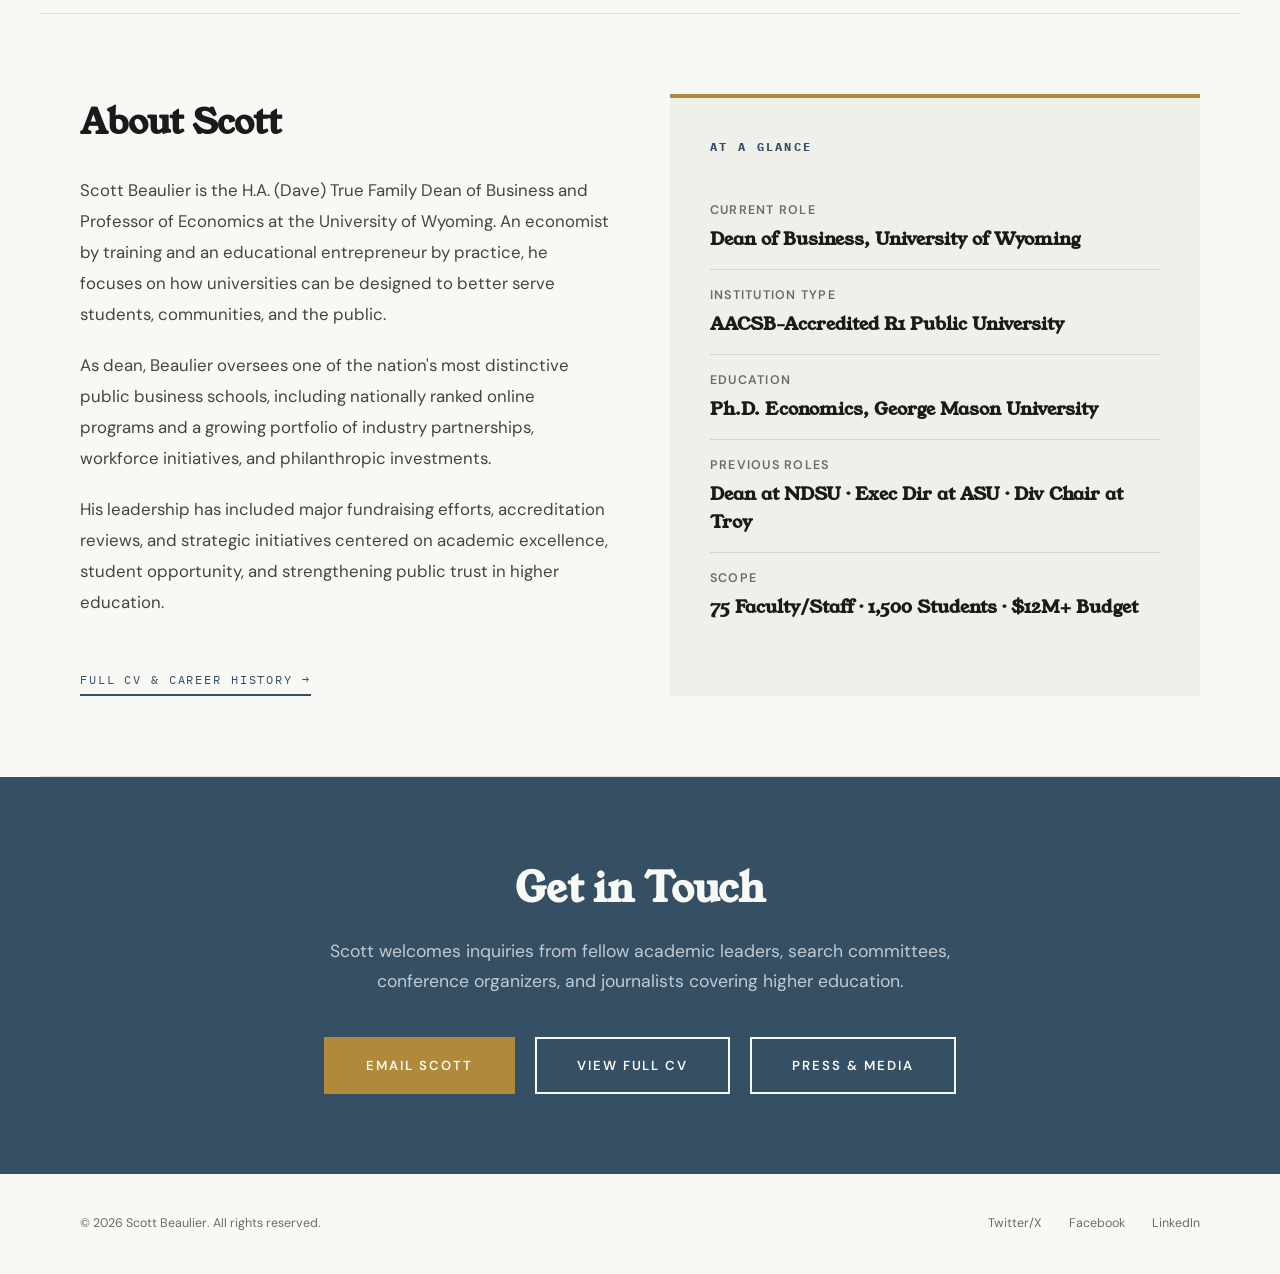
==== commit 3ce6b73d: "Add files via upload" ====
--- a/index.html
+++ b/index.html
@@ -117,14 +117,14 @@
 
   /* ── LEADERSHIP IMPACT ── */
   .leadership { max-width: 1200px; margin: 0 auto; padding: 80px 40px; border-bottom: 1px solid var(--light-rule); }
-  .impact-grid { display: grid; grid-template-columns: repeat(3, 1fr); gap: 0; border: 1.5px solid var(--navy); }
+  .impact-grid { display: grid; grid-template-columns: repeat(2, 1fr); gap: 0; border: 1.5px solid var(--navy); }
   .impact-item {
     padding: 32px 28px; border-right: 1px solid var(--light-rule);
     border-bottom: 1px solid var(--light-rule); transition: background 0.3s;
   }
   .impact-item:hover { background: var(--cream); }
-  .impact-item:nth-child(3n) { border-right: none; }
-  .impact-item:nth-last-child(-n+3) { border-bottom: none; }
+  .impact-item:nth-child(2n) { border-right: none; }
+  .impact-item:nth-last-child(-n+2) { border-bottom: none; }
   .impact-number {
     font-family: 'IBM Plex Mono', monospace; font-size: 0.65rem; color: var(--gold);
     text-transform: uppercase; letter-spacing: 0.15em; margin-bottom: 10px;
@@ -211,6 +211,8 @@
     .arc-dot { display: none; }
     .impact-grid { grid-template-columns: 1fr 1fr; }
     .impact-item:nth-child(2n) { border-right: none; }
+    div[style*="grid-template-columns:1fr 300px"] { grid-template-columns:1fr !important; }
+    div[style*="grid-template-columns:1fr 300px"] > div[style*="sticky"] { position:static !important; max-width:300px; }
     .accomplishments-grid { grid-template-columns: 1fr; }
     .expertise-grid { grid-template-columns: 1fr; }
     .news-item { grid-template-columns: 1fr; gap: 8px; }
@@ -251,7 +253,7 @@
 
 <section style="position:relative; padding:0; overflow:hidden;">
   <div style="width:100%; height:520px; overflow:hidden; position:relative;">
-    <img src="scott-building-full.jpg" alt="Scott Beaulier at the College of Business, University of Wyoming" style="width:100%; height:100%; object-fit:cover; object-position:center 48%; filter:brightness(0.4);">
+    <img src="scott-building-full.jpg" alt="Scott Beaulier at the College of Business, University of Wyoming" style="width:100%; height:100%; object-fit:cover; object-position:center 48%; filter:brightness(0.55);">
     <div style="position:absolute; bottom:0; left:0; right:0; padding:60px 40px 50px; max-width:1200px; margin:0 auto;">
       <div style="font-family:'IBM Plex Mono',monospace; font-size:0.75rem; font-weight:500; text-transform:uppercase; letter-spacing:0.2em; color:var(--gold-light); margin-bottom:20px; display:flex; align-items:center; gap:12px;"><span style="width:30px; height:2px; background:var(--gold-light); display:inline-block;"></span>Economist · Dean · University Leader</div>
       <h1 style="font-family:'Young Serif',serif; font-size:3.8rem; font-weight:900; line-height:1.05; margin-bottom:20px; color:var(--warm-white); max-width:750px;">Institutional renewal, <em style="font-style:italic; color:var(--gold-light);">student opportunity,</em> and the future of higher education.</h1>
@@ -352,13 +354,18 @@
     <h2>Leadership & Impact</h2>
     <span class="section-label">Areas of Focus</span>
   </div>
-  <div class="impact-grid">
-    <div class="impact-item"><div class="impact-number">01</div><h3>Institutional Leadership</h3><p>Leading an AACSB-accredited R1 business college with 75 faculty and staff, 1,500 students, and a $12M+ annual budget.</p></div>
-    <div class="impact-item"><div class="impact-number">02</div><h3>Enrollment Growth</h3><p>Growing and stabilizing undergraduate enrollment during a period of national and university-wide decline.</p></div>
-    <div class="impact-item"><div class="impact-number">03</div><h3>Fundraising & Donor Leadership</h3><p>Securing external resources, cultivating major gift relationships, and expanding revenue through online MBA growth.</p></div>
-    <div class="impact-item"><div class="impact-number">04</div><h3>Workforce & Economic Development</h3><p>Building partnerships between the university and regional employers to align academic programs with workforce needs.</p></div>
-    <div class="impact-item"><div class="impact-number">05</div><h3>Statewide Engagement</h3><p>Legislative and trustee engagement, community outreach, and representing the college across Wyoming and the region.</p></div>
-    <div class="impact-item"><div class="impact-number">06</div><h3>Organizational Leadership</h3><p>Strategic plan development, faculty recruitment and retention, accreditation management, and program innovation.</p></div>
+  <div style="display:grid; grid-template-columns:1fr 300px; gap:40px; align-items:start;">
+    <div class="impact-grid">
+      <div class="impact-item"><div class="impact-number">01</div><h3>Institutional Leadership</h3><p>Leading an AACSB-accredited R1 business college with 75 faculty and staff, 1,500 students, and a $12M+ annual budget.</p></div>
+      <div class="impact-item"><div class="impact-number">02</div><h3>Enrollment Growth</h3><p>Growing and stabilizing undergraduate enrollment during a period of national and university-wide decline.</p></div>
+      <div class="impact-item"><div class="impact-number">03</div><h3>Fundraising & Donor Leadership</h3><p>Securing external resources, cultivating major gift relationships, and expanding revenue through online MBA growth.</p></div>
+      <div class="impact-item"><div class="impact-number">04</div><h3>Workforce & Economic Development</h3><p>Building partnerships between the university and regional employers to align academic programs with workforce needs.</p></div>
+      <div class="impact-item"><div class="impact-number">05</div><h3>Statewide Engagement</h3><p>Legislative and trustee engagement, community outreach, and representing the college across Wyoming and the region.</p></div>
+      <div class="impact-item"><div class="impact-number">06</div><h3>Organizational Leadership</h3><p>Strategic plan development, faculty recruitment and retention, accreditation management, and program innovation.</p></div>
+    </div>
+    <div style="position:sticky; top:80px;">
+      <img src="scott-studio.jpg" alt="Scott Beaulier" style="width:100%; border-bottom:4px solid var(--gold);">
+    </div>
   </div>
 </section>
 
